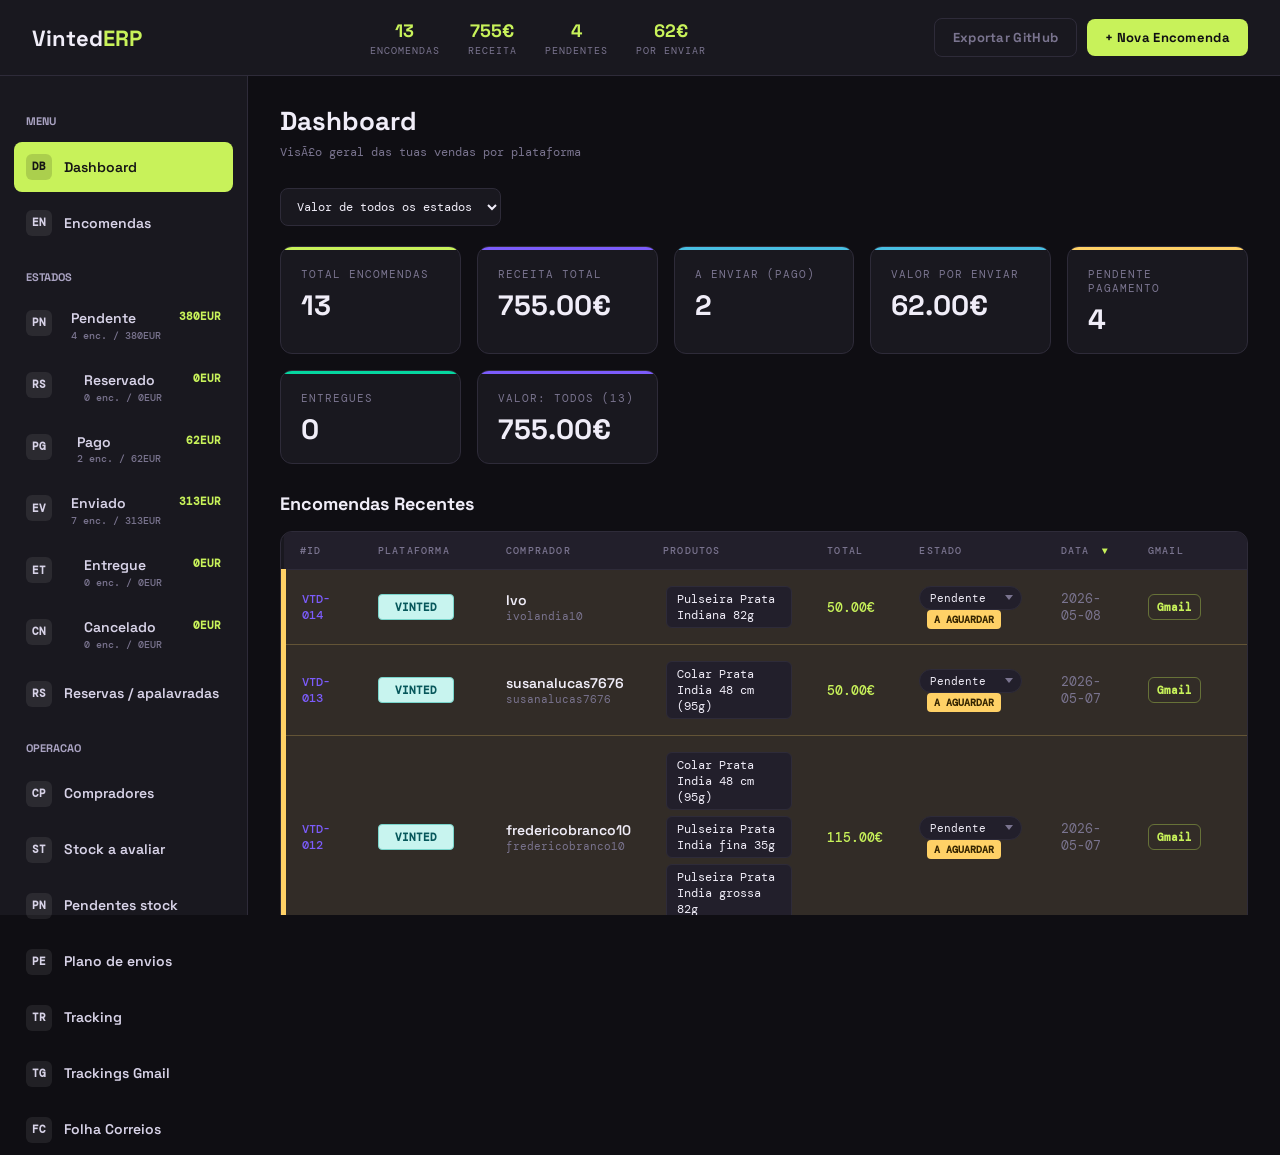
==== index.html @ 283fca6b "Update ERP status persistence in index.html" ====
<!DOCTYPE html>
<html lang="pt">
<head>
<meta charset="UTF-8">
<meta name="viewport" content="width=device-width, initial-scale=1.0">
<title>VintedERP â€” GestÃ£o de Encomendas</title>
<link href="https://fonts.googleapis.com/css2?family=Space+Grotesk:wght@500;600;700&family=DM+Mono:wght@300;400;500&display=swap" rel="stylesheet">
<style>
  :root {
    --bg: #0f0e13;
    --surface: #19181f;
    --surface2: #221f2b;
    --border: #2e2b39;
    --accent: #c8f25a;
    --accent2: #7c5cfc;
    --text: #f0edf8;
    --muted: #7a748f;
    --red: #ff5c6a;
    --yellow: #ffd166;
    --green: #06d6a0;
    --blue: #48bfe3;
    --radius: 12px;
    --radius-sm: 8px;
  }

  * { box-sizing: border-box; margin: 0; padding: 0; }

  body {
    font-family: 'DM Mono', monospace;
    background: var(--bg);
    color: var(--text);
    min-height: 100vh;
    font-size: 13px;
  }

  /* HEADER */
  header {
    display: flex;
    align-items: center;
    justify-content: space-between;
    padding: 18px 32px;
    border-bottom: 1px solid var(--border);
    background: var(--surface);
    position: sticky;
    top: 0;
    z-index: 100;
  }

  .logo {
    font-family: 'Space Grotesk', sans-serif;
    font-weight: 700;
    font-size: 22px;
    letter-spacing: 0;
  }

  .logo span { color: var(--accent); }

  .header-stats {
    display: flex;
    gap: 28px;
  }

  .header-actions {
    display: flex;
    align-items: center;
    gap: 10px;
    flex-wrap: wrap;
    justify-content: flex-end;
  }

  .stat-pill {
    display: flex;
    flex-direction: column;
    align-items: center;
    gap: 2px;
  }

  .stat-pill .val {
    font-family: 'Space Grotesk', sans-serif;
    font-weight: 700;
    font-size: 18px;
    color: var(--accent);
  }

  .stat-pill .lbl {
    color: var(--muted);
    font-size: 10px;
    text-transform: uppercase;
    letter-spacing: 1px;
  }

  .btn {
    font-family: 'Space Grotesk', sans-serif;
    font-weight: 700;
    font-size: 13px;
    border: none;
    cursor: pointer;
    border-radius: var(--radius-sm);
    padding: 10px 18px;
    transition: all 0.15s;
    letter-spacing: 0.3px;
  }

  .btn-primary {
    background: var(--accent);
    color: #0f0e13;
  }

  .btn-primary:hover { background: #d9ff6e; transform: translateY(-1px); }

  .btn-ghost {
    background: transparent;
    color: var(--muted);
    border: 1px solid var(--border);
  }

  .btn-ghost:hover { color: var(--text); border-color: var(--muted); }

  .btn-danger {
    background: transparent;
    color: var(--red);
    border: 1px solid var(--red);
    font-size: 11px;
    padding: 5px 10px;
  }

  .btn-danger:hover { background: var(--red); color: #fff; }

  /* LAYOUT */
  .app {
    display: flex;
    height: calc(100vh - 61px);
  }

  /* SIDEBAR */
  .sidebar {
    width: 248px;
    flex-shrink: 0;
    border-right: 1px solid var(--border);
    padding: 22px 14px;
    display: flex;
    flex-direction: column;
    gap: 6px;
    background: var(--surface);
  }

  .nav-item {
    display: flex;
    align-items: center;
    gap: 12px;
    padding: 12px 12px;
    border-radius: 8px;
    cursor: pointer;
    color: #d8d3e8;
    transition: all 0.12s;
    font-family: 'Space Grotesk', sans-serif;
    font-size: 14px;
    font-weight: 600;
    line-height: 1.2;
  }

  .nav-item:hover {
    background: #2b2735;
    color: #ffffff;
  }

  .nav-item.active {
    background: var(--accent);
    color: #151515;
  }

  .nav-icon {
    display: inline-flex;
    align-items: center;
    justify-content: center;
    width: 26px;
    height: 26px;
    border-radius: 6px;
    background: rgba(255,255,255,0.08);
    color: inherit;
    font-family: 'DM Mono', monospace;
    font-size: 11px;
    font-weight: 700;
    text-align: center;
    flex-shrink: 0;
  }

  .nav-item.active .nav-icon {
    background: rgba(0,0,0,0.14);
  }

  .nav-section {
    font-family: 'Space Grotesk', sans-serif;
    font-size: 11px;
    text-transform: uppercase;
    letter-spacing: 0;
    color: #aaa3c2;
    padding: 16px 12px 8px;
    font-weight: 700;
  }

  #status-nav-items {
    display: contents;
  }

  .nav-status-item {
    align-items: flex-start;
    justify-content: space-between;
    gap: 8px;
  }

  .nav-status-copy {
    min-width: 0;
  }

  .nav-status-title {
    display: block;
  }

  .nav-status-meta {
    display: block;
    margin-top: 3px;
    color: var(--muted);
    font-family: 'DM Mono', monospace;
    font-size: 10px;
    font-weight: 500;
  }

  .nav-item.active .nav-status-meta {
    color: rgba(15,14,19,0.72);
  }

  .status-total-chip {
    flex-shrink: 0;
    color: var(--accent);
    font-family: 'DM Mono', monospace;
    font-size: 11px;
    font-weight: 700;
  }

  .nav-item.active .status-total-chip {
    color: #151515;
  }

  /* MAIN */
  .main {
    flex: 1;
    overflow-y: auto;
    padding: 28px 32px;
    background: var(--bg);
  }

  .page { display: none; }
  .page.active { display: block; }

  .page-title {
    font-family: 'Space Grotesk', sans-serif;
    font-weight: 800;
    font-size: 26px;
    margin-bottom: 6px;
  }

  .page-sub {
    color: var(--muted);
    margin-bottom: 28px;
    font-size: 12px;
  }

  /* SEARCH + FILTERS */
  .toolbar {
    display: flex;
    gap: 12px;
    margin-bottom: 20px;
    align-items: center;
    flex-wrap: wrap;
  }

  .search-box {
    display: flex;
    align-items: center;
    gap: 8px;
    background: var(--surface);
    border: 1px solid var(--border);
    border-radius: var(--radius-sm);
    padding: 0 14px;
    flex: 1;
    max-width: 320px;
  }

  .search-box input {
    background: none;
    border: none;
    outline: none;
    color: var(--text);
    font-family: 'DM Mono', monospace;
    font-size: 13px;
    padding: 9px 0;
    width: 100%;
  }

  .search-box input::placeholder { color: var(--muted); }

  select {
    background: var(--surface);
    border: 1px solid var(--border);
    border-radius: var(--radius-sm);
    color: var(--text);
    font-family: 'DM Mono', monospace;
    font-size: 12px;
    padding: 9px 12px;
    outline: none;
    cursor: pointer;
  }

  select option { background: var(--surface); }

  /* TABLE */
  .table-wrap {
    background: var(--surface);
    border: 1px solid var(--border);
    border-radius: var(--radius);
    overflow: hidden;
  }

  table {
    width: 100%;
    border-collapse: collapse;
  }

  th {
    background: var(--surface2);
    padding: 12px 16px;
    text-align: left;
    font-size: 10px;
    text-transform: uppercase;
    letter-spacing: 1.2px;
    color: var(--muted);
    font-weight: 500;
    border-bottom: 1px solid var(--border);
    white-space: nowrap;
  }

  th.sortable {
    cursor: pointer;
    user-select: none;
  }

  th.sortable:hover {
    color: var(--text);
    background: #2a2634;
  }

  .sort-arrow {
    color: var(--accent);
    display: inline-block;
    margin-left: 5px;
    min-width: 12px;
  }

  td {
    padding: 13px 16px;
    border-bottom: 1px solid var(--border);
    vertical-align: middle;
  }

  tr:last-child td { border-bottom: none; }

  tr:hover td { background: rgba(255,255,255,0.02); }

  tr.row-urgency-pago td {
    background: rgba(255, 122, 89, 0.18);
    border-bottom-color: rgba(255, 122, 89, 0.32);
  }

  tr.row-urgency-pago td:first-child {
    border-left: 5px solid #ff7a59;
  }

  tr.row-urgency-pago:hover td {
    background: rgba(255, 122, 89, 0.26);
  }

  tr.row-urgency-pendente td {
    background: rgba(255, 209, 102, 0.11);
    border-bottom-color: rgba(255, 209, 102, 0.24);
  }

  tr.row-urgency-pendente td:first-child {
    border-left: 5px solid var(--yellow);
  }

  tr.row-urgency-pendente:hover td {
    background: rgba(255, 209, 102, 0.18);
  }

  .urgency-label {
    display: inline-flex;
    align-items: center;
    margin-left: 8px;
    padding: 3px 7px;
    border-radius: 4px;
    font-size: 10px;
    font-weight: 800;
    text-transform: uppercase;
    letter-spacing: 0;
  }

  .urgency-label.ship {
    color: #fff2ec;
    background: #d94d29;
  }

  .urgency-label.wait {
    color: #342400;
    background: var(--yellow);
  }

  .order-id {
    font-weight: 500;
    color: var(--accent2);
    font-size: 12px;
  }

  .buyer-name {
    font-family: 'Space Grotesk', sans-serif;
    font-weight: 600;
    font-size: 14px;
  }

  .price {
    font-weight: 500;
    color: var(--accent);
  }

  /* BADGES */
  .badge {
    display: inline-flex;
    align-items: center;
    gap: 5px;
    padding: 3px 10px;
    border-radius: 100px;
    font-size: 11px;
    font-weight: 500;
    white-space: nowrap;
  }

  .badge::before {
    content: '';
    width: 6px;
    height: 6px;
    border-radius: 50%;
    flex-shrink: 0;
  }

  .badge-pendente { background: rgba(255,209,102,0.15); color: var(--yellow); }
  .badge-pendente::before { background: var(--yellow); }
  .badge-pago { background: rgba(6,214,160,0.12); color: var(--green); }
  .badge-pago::before { background: var(--green); }
  .badge-enviado { background: rgba(72,191,227,0.12); color: var(--blue); }
  .badge-enviado::before { background: var(--blue); }
  .badge-entregue { background: rgba(200,242,90,0.12); color: var(--accent); }
  .badge-entregue::before { background: var(--accent); }
  .badge-cancelado { background: rgba(255,92,106,0.1); color: var(--red); }
  .badge-cancelado::before { background: var(--red); }
  .badge-reservado { background: rgba(124,92,252,0.14); color: #b7a8ff; }
  .badge-reservado::before { background: var(--accent2); }

  .actions { display: flex; gap: 6px; align-items: center; }

  .btn-icon {
    background: none;
    border: 1px solid var(--border);
    border-radius: 6px;
    color: var(--muted);
    cursor: pointer;
    padding: 5px 8px;
    font-size: 12px;
    transition: all 0.12s;
  }

  .btn-icon:hover { color: var(--text); border-color: var(--muted); }

  .link-stack {
    display: flex;
    flex-wrap: wrap;
    gap: 6px;
    align-items: center;
  }

  .mail-link {
    display: inline-flex;
    align-items: center;
    gap: 5px;
    color: var(--accent);
    text-decoration: none;
    border: 1px solid rgba(200,242,90,0.35);
    border-radius: 6px;
    padding: 5px 8px;
    font-size: 11px;
    font-weight: 700;
    white-space: nowrap;
  }

  .mail-link:hover {
    color: #0f0e13;
    background: var(--accent);
    border-color: var(--accent);
  }

  .mail-link.secondary {
    color: var(--blue);
    border-color: rgba(72,191,227,0.35);
  }

  .mail-link.secondary:hover {
    color: #0f0e13;
    background: var(--blue);
    border-color: var(--blue);
  }

  /* MODAL */
  .modal-overlay {
    position: fixed; inset: 0;
    background: rgba(0,0,0,0.7);
    backdrop-filter: blur(4px);
    z-index: 200;
    display: flex;
    align-items: center;
    justify-content: center;
    opacity: 0;
    pointer-events: none;
    transition: opacity 0.2s;
  }

  .modal-overlay.open {
    opacity: 1;
    pointer-events: all;
  }

  .modal {
    background: var(--surface);
    border: 1px solid var(--border);
    border-radius: 16px;
    padding: 32px;
    width: 540px;
    max-width: 95vw;
    max-height: 90vh;
    overflow-y: auto;
    transform: translateY(20px);
    transition: transform 0.2s;
  }

  .modal-overlay.open .modal {
    transform: translateY(0);
  }

  .modal-title {
    font-family: 'Space Grotesk', sans-serif;
    font-weight: 800;
    font-size: 20px;
    margin-bottom: 24px;
    display: flex;
    justify-content: space-between;
    align-items: center;
  }

  .modal-close {
    background: none;
    border: none;
    color: var(--muted);
    font-size: 20px;
    cursor: pointer;
    line-height: 1;
    padding: 4px;
  }

  .modal-close:hover { color: var(--text); }

  /* FORM */
  .form-grid {
    display: grid;
    grid-template-columns: 1fr 1fr;
    gap: 16px;
  }

  .form-grid.single { grid-template-columns: 1fr; }

  .field {
    display: flex;
    flex-direction: column;
    gap: 6px;
  }

  .field.full { grid-column: 1 / -1; }

  label {
    font-size: 11px;
    text-transform: uppercase;
    letter-spacing: 0.8px;
    color: var(--muted);
    font-weight: 500;
  }

  input[type="text"], input[type="number"], input[type="date"], textarea {
    background: var(--surface2);
    border: 1px solid var(--border);
    border-radius: var(--radius-sm);
    color: var(--text);
    font-family: 'DM Mono', monospace;
    font-size: 13px;
    padding: 10px 13px;
    outline: none;
    transition: border-color 0.12s;
    width: 100%;
  }

  input:focus, textarea:focus, select:focus {
    border-color: var(--accent2);
  }

  textarea { resize: vertical; min-height: 70px; }

  .form-actions {
    display: flex;
    gap: 10px;
    justify-content: flex-end;
    margin-top: 24px;
    padding-top: 20px;
    border-top: 1px solid var(--border);
  }

  /* PRODUCTS IN ORDER */
  .products-list {
    display: flex;
    flex-direction: column;
    gap: 8px;
    margin-bottom: 10px;
  }

  .product-row {
    display: flex;
    gap: 8px;
    align-items: center;
    background: var(--surface2);
    border-radius: var(--radius-sm);
    padding: 8px 12px;
  }

  .product-row input { flex: 1; }

  .product-row .price-in { width: 90px; flex-shrink: 0; }

  .btn-rm {
    background: none;
    border: none;
    color: var(--red);
    cursor: pointer;
    font-size: 16px;
    padding: 2px 6px;
    line-height: 1;
  }

  .btn-add-product {
    background: none;
    border: 1px dashed var(--border);
    color: var(--muted);
    font-family: 'DM Mono', monospace;
    font-size: 12px;
    padding: 8px;
    border-radius: var(--radius-sm);
    cursor: pointer;
    width: 100%;
    transition: all 0.12s;
  }

  .btn-add-product:hover { border-color: var(--accent2); color: var(--accent2); }

  /* PRINT SHEET */
  .print-btn {
    background: var(--accent2);
    color: #fff;
    font-family: 'Space Grotesk', sans-serif;
    font-weight: 700;
    font-size: 12px;
    border: none;
    border-radius: 6px;
    padding: 5px 10px;
    cursor: pointer;
    transition: all 0.12s;
  }

  .print-btn:hover { background: #9b7eff; }

  /* DETAIL VIEW */
  .detail-card {
    background: var(--surface);
    border: 1px solid var(--border);
    border-radius: var(--radius);
    padding: 24px;
    margin-bottom: 16px;
  }

  .detail-row {
    display: flex;
    justify-content: space-between;
    padding: 8px 0;
    border-bottom: 1px solid var(--border);
    font-size: 13px;
  }

  .detail-row:last-child { border-bottom: none; }
  .detail-label { color: var(--muted); }

  .platform-badge {
    display: inline-flex;
    align-items: center;
    min-width: 76px;
    justify-content: center;
    padding: 5px 10px;
    border-radius: 4px;
    font-size: 11px;
    font-weight: 800;
    letter-spacing: 0;
    text-transform: uppercase;
    border: 1px solid transparent;
  }

  .platform-vinted {
    color: #07575b;
    background: #c8f4ef;
    border-color: #78d5cb;
  }

  .platform-wallapop {
    color: #5b4300;
    background: #ffe08a;
    border-color: #e0b83f;
  }

  .platform-manual {
    color: #374151;
    background: #e5e7eb;
    border-color: #cbd5e1;
  }

  .product-tag {
    display: inline-block;
    background: var(--surface2);
    border: 1px solid var(--border);
    border-radius: 6px;
    padding: 4px 10px;
    font-size: 12px;
    margin: 3px;
  }

  /* EMPTY STATE */
  .empty {
    text-align: center;
    padding: 60px 20px;
    color: var(--muted);
  }

  .empty-icon { font-size: 40px; margin-bottom: 12px; }

  .empty-text {
    font-family: 'Space Grotesk', sans-serif;
    font-size: 16px;
    margin-bottom: 6px;
    color: var(--text);
  }

  /* DASHBOARD */
  .cards-grid {
    display: grid;
    grid-template-columns: repeat(auto-fill, minmax(180px, 1fr));
    gap: 16px;
    margin-bottom: 28px;
  }

  .kpi-card {
    background: var(--surface);
    border: 1px solid var(--border);
    border-radius: var(--radius);
    padding: 20px;
    position: relative;
    overflow: hidden;
  }

  .kpi-card::before {
    content: '';
    position: absolute;
    top: 0; left: 0; right: 0;
    height: 3px;
  }

  .kpi-card.k1::before { background: var(--accent); }
  .kpi-card.k2::before { background: var(--accent2); }
  .kpi-card.k3::before { background: var(--blue); }
  .kpi-card.k4::before { background: var(--yellow); }
  .kpi-card.k5::before { background: var(--green); }

  .kpi-label {
    font-size: 11px;
    text-transform: uppercase;
    letter-spacing: 1px;
    color: var(--muted);
    margin-bottom: 10px;
  }

  .kpi-val {
    font-family: 'Space Grotesk', sans-serif;
    font-weight: 800;
    font-size: 28px;
    line-height: 1;
  }

  .kpi-sub {
    font-size: 11px;
    color: var(--muted);
    margin-top: 6px;
  }

  /* STATUS SELECTOR */
  .status-select {
    appearance: none;
    -webkit-appearance: none;
    background: var(--surface2);
    border: 1px solid var(--border);
    border-radius: 100px;
    font-family: 'DM Mono', monospace;
    font-size: 11px;
    padding: 4px 28px 4px 10px;
    cursor: pointer;
    outline: none;
    color: var(--text);
    background-image: url("data:image/svg+xml,%3Csvg xmlns='http://www.w3.org/2000/svg' width='8' height='5'%3E%3Cpath d='M0 0l4 5 4-5z' fill='%237a748f'/%3E%3C/svg%3E");
    background-repeat: no-repeat;
    background-position: right 8px center;
  }

  /* PRINT */
  @media print {
    .no-print { display: none !important; }
    body { background: #fff; color: #000; }
    .print-area {
      font-family: monospace;
      font-size: 12px;
    }
  }

  /* SCROLLBAR */
  ::-webkit-scrollbar { width: 6px; height: 6px; }
  ::-webkit-scrollbar-track { background: transparent; }
  ::-webkit-scrollbar-thumb { background: var(--border); border-radius: 3px; }
  ::-webkit-scrollbar-thumb:hover { background: var(--muted); }

  /* NOTIFICATION */
  .notif {
    position: fixed;
    bottom: 24px;
    right: 24px;
    background: var(--surface2);
    border: 1px solid var(--accent);
    border-radius: var(--radius-sm);
    padding: 12px 18px;
    font-size: 13px;
    z-index: 999;
    transform: translateY(80px);
    opacity: 0;
    transition: all 0.25s;
    color: var(--accent);
    font-weight: 500;
  }

  .notif.show { transform: translateY(0); opacity: 1; }

  .tag-category {
    font-size: 10px;
    background: rgba(124,92,252,0.15);
    color: var(--accent2);
    border-radius: 4px;
    padding: 2px 7px;
    white-space: nowrap;
  }

  .notes-cell {
    max-width: 160px;
    overflow: hidden;
    text-overflow: ellipsis;
    white-space: nowrap;
    color: var(--muted);
    font-size: 12px;
  }

  .stock-summary-grid {
    display: grid;
    grid-template-columns: repeat(auto-fill, minmax(180px, 1fr));
    gap: 12px;
    margin-bottom: 18px;
  }

  .stock-card {
    background: var(--surface);
    border: 1px solid var(--border);
    border-radius: 8px;
    padding: 14px;
  }

  .stock-card.is-clickable {
    cursor: pointer;
    transition: border-color 0.2s, transform 0.2s, background 0.2s;
  }

  .stock-card.is-clickable:hover,
  .stock-card.active {
    border-color: var(--accent);
    background: var(--surface2);
    transform: translateY(-1px);
  }

  .stock-row-clickable {
    cursor: pointer;
  }

  .stock-row-clickable:hover {
    background: rgba(124,92,252,0.08);
  }

  .stock-detail-panel {
    margin-top: 18px;
    background: var(--surface);
    border: 1px solid var(--border);
    border-radius: 8px;
    padding: 18px;
  }

  .stock-detail-head {
    display: flex;
    align-items: flex-start;
    justify-content: space-between;
    gap: 12px;
    margin-bottom: 14px;
    flex-wrap: wrap;
  }

  .stock-detail-title {
    font-family: 'Space Grotesk', sans-serif;
    font-size: 20px;
    font-weight: 800;
  }

  .stock-detail-sub {
    color: var(--muted);
    font-size: 12px;
    margin-top: 4px;
  }

  .stock-detail-list {
    display: grid;
    gap: 10px;
  }

  .stock-detail-item {
    border: 1px solid var(--border);
    border-radius: 8px;
    padding: 12px;
    background: rgba(255,255,255,0.02);
  }

  .stock-detail-meta {
    display: flex;
    gap: 8px;
    align-items: center;
    flex-wrap: wrap;
    margin-bottom: 8px;
  }

  .stock-card .stock-label {
    color: var(--muted);
    font-size: 11px;
    text-transform: uppercase;
    letter-spacing: 0;
    font-weight: 700;
  }

  .stock-card .stock-qty {
    font-family: 'Space Grotesk', sans-serif;
    font-size: 34px;
    font-weight: 700;
    color: var(--text);
    margin-top: 6px;
  }

  .plan-steps {
    display: grid;
    grid-template-columns: repeat(auto-fit, minmax(220px, 1fr));
    gap: 12px;
    margin: 18px 0;
  }

  .plan-step {
    background: var(--surface);
    border: 1px solid var(--border);
    border-radius: 8px;
    padding: 14px;
  }

  .plan-step strong {
    display: block;
    font-family: 'Space Grotesk', sans-serif;
    font-size: 15px;
    margin-bottom: 6px;
  }

  .plan-step p {
    color: var(--muted);
    font-size: 12px;
    line-height: 1.55;
  }

  .label-actions {
    display: flex;
    flex-wrap: wrap;
    gap: 6px;
  }

  .route-pill {
    display: inline-flex;
    align-items: center;
    padding: 4px 8px;
    border-radius: 4px;
    background: rgba(72,191,227,0.12);
    color: var(--blue);
    border: 1px solid rgba(72,191,227,0.28);
    font-size: 11px;
    font-weight: 700;
  }

  /* Mobile/GitHub Pages export responsive layout */
  @media (max-width: 900px) {
    body {
      overflow-x: hidden;
    }

    header {
      position: static;
      flex-direction: column;
      align-items: stretch;
      gap: 14px;
      padding: 14px;
    }

    .logo {
      font-size: 20px;
      line-height: 1.15;
    }

    .header-stats {
      display: grid;
      grid-template-columns: repeat(2, minmax(0, 1fr));
      gap: 8px;
    }

    .stat-pill {
      min-width: 0;
      justify-content: space-between;
      border: 1px solid var(--border);
      border-radius: 8px;
      background: var(--surface-2);
      padding: 8px 10px;
    }

    header .btn {
      width: 100%;
      justify-content: center;
    }

    .app {
      display: block;
      height: auto;
      min-height: 0;
    }

    .sidebar {
      position: sticky;
      top: 0;
      z-index: 80;
      width: 100%;
      border-right: 0;
      border-bottom: 1px solid var(--border);
      display: grid;
      grid-template-columns: repeat(2, minmax(0, 1fr));
      gap: 8px;
      padding: 10px;
      max-height: none;
      overflow: visible;
    }

    .nav-section {
      grid-column: 1 / -1;
      padding: 4px 4px 0;
    }

    .nav-item {
      min-height: 44px;
      padding: 10px;
      font-size: 13px;
      border-radius: 8px;
    }

    .nav-status-item {
      align-items: center;
    }

    .nav-item span:last-child {
      white-space: normal;
      overflow-wrap: anywhere;
    }

    .main {
      padding: 16px;
      overflow: visible;
    }

    .page-title {
      font-size: 30px;
      line-height: 1.05;
      overflow-wrap: anywhere;
    }

    .page-sub {
      font-size: 13px;
      line-height: 1.45;
    }

    .cards-grid,
    .stock-summary-grid,
    .plan-steps,
    .tracking-grid {
      grid-template-columns: 1fr;
    }

    .toolbar,
    .filters-row,
    .detail-actions,
    .plan-actions {
      flex-direction: column;
      align-items: stretch;
    }

    .toolbar .btn,
    .detail-actions .btn,
    .plan-actions .btn {
      width: 100%;
      justify-content: center;
    }

    .table-wrap {
      overflow-x: auto;
      -webkit-overflow-scrolling: touch;
      border-radius: 8px;
    }

    table {
      min-width: 820px;
    }

    th,
    td {
      padding: 10px 12px;
    }

    .modal {
      width: calc(100vw - 24px);
      max-height: calc(100vh - 24px);
      overflow: auto;
    }

    .form-grid,
    .product-row {
      grid-template-columns: 1fr;
    }

    .stock-detail-head {
      display: block;
    }
  }

  @media (max-width: 520px) {
    .header-stats,
    .sidebar {
      grid-template-columns: 1fr;
    }

    .page-title {
      font-size: 26px;
    }

    .kpi-value,
    .stock-summary-value {
      font-size: 30px;
    }

    table {
      min-width: 760px;
    }
  }

</style>
</head>
<body>

<header class="no-print">
  <div class="logo">Vinted<span>ERP</span></div>
  <div class="header-stats">
    <div class="stat-pill">
      <span class="val" id="hdr-total">0</span>
      <span class="lbl">Encomendas</span>
    </div>
    <div class="stat-pill">
      <span class="val" id="hdr-revenue">0€</span>
      <span class="lbl">Receita</span>
    </div>
    <div class="stat-pill">
      <span class="val" id="hdr-pending">0</span>
      <span class="lbl">Pendentes</span>
    </div>
    <div class="stat-pill">
      <span class="val" id="hdr-to-ship-money">0EUR</span>
      <span class="lbl">Por enviar</span>
    </div>
  </div>
  <div class="header-actions">
    <button class="btn btn-ghost" onclick="downloadGithubHtml()">Exportar GitHub</button>
    <button class="btn btn-primary" onclick="openModal()">+ Nova Encomenda</button>
  </div>
</header>

<div class="app">
  <nav class="sidebar no-print">
    <div class="nav-section">Menu</div>
    <div class="nav-item active" onclick="showPage('dashboard', this)">
      <span class="nav-icon">DB</span> Dashboard
    </div>
    <div class="nav-item" onclick="showPage('orders', this)">
      <span class="nav-icon">EN</span> Encomendas
    </div>
    <div class="nav-section">Estados</div>
    <div id="status-nav-items"></div>
    <div class="nav-item" onclick="showPage('reservas', this)">
      <span class="nav-icon">RS</span> Reservas / apalavradas
    </div>
    <div class="nav-section">Operacao</div>
    <div class="nav-item" onclick="showPage('buyers', this)">
      <span class="nav-icon">CP</span> Compradores
    </div>
    <div class="nav-item" onclick="showPage('stock', this)">
      <span class="nav-icon">ST</span> Stock a avaliar
    </div>
    <div class="nav-item" onclick="showPage('unpaid-stock', this)">
      <span class="nav-icon">PN</span> Pendentes stock
    </div>
    <div class="nav-item" onclick="showPage('shipping-plan', this)">
      <span class="nav-icon">PE</span> Plano de envios
    </div>
    <div class="nav-item" onclick="showPage('tracking', this)">
      <span class="nav-icon">TR</span> Tracking
    </div>
    <div class="nav-item" onclick="showPage('tracking', this)">
      <span class="nav-icon">TG</span> Trackings Gmail
    </div>
    <div class="nav-item" onclick="showPage('correios', this)">
      <span class="nav-icon">FC</span> Folha Correios
    </div>
  </nav>

  <main class="main">

    <!-- DASHBOARD -->
    <div class="page active" id="page-dashboard">
      <div class="page-title">Dashboard</div>
      <div class="page-sub">VisÃ£o geral das tuas vendas por plataforma</div>

      <div class="toolbar">
        <select id="dashboard-status-total" onchange="renderDashboard()">
          <option value="">Valor de todos os estados</option>
          <option value="pendente">Valor pendente</option>
          <option value="pago">Valor pago</option>
          <option value="enviado">Valor enviado</option>
          <option value="entregue">Valor entregue</option>
          <option value="cancelado">Valor cancelado</option>
          <option value="reservado">Valor reservado</option>
        </select>
      </div>

      <div class="cards-grid" id="kpi-grid"></div>

      <div class="page-title" style="font-size:18px; margin-bottom:16px;">Encomendas Recentes</div>
      <div class="table-wrap">
        <table>
          <thead>
            <tr>
              <th class="sortable" onclick="setSort('dashboard','id')">#ID <span class="sort-arrow" data-sort="dashboard:id"></span></th>
              <th class="sortable" onclick="setSort('dashboard','platform')">Plataforma <span class="sort-arrow" data-sort="dashboard:platform"></span></th>
              <th class="sortable" onclick="setSort('dashboard','buyer')">Comprador <span class="sort-arrow" data-sort="dashboard:buyer"></span></th>
              <th class="sortable" onclick="setSort('dashboard','products')">Produtos <span class="sort-arrow" data-sort="dashboard:products"></span></th>
              <th class="sortable" onclick="setSort('dashboard','total')">Total <span class="sort-arrow" data-sort="dashboard:total"></span></th>
              <th class="sortable" onclick="setSort('dashboard','status')">Estado <span class="sort-arrow" data-sort="dashboard:status"></span></th>
              <th class="sortable" onclick="setSort('dashboard','date')">Data <span class="sort-arrow" data-sort="dashboard:date"></span></th>
              <th>Gmail</th>
            </tr>
          </thead>
          <tbody id="dash-table"></tbody>
        </table>
      </div>
    </div>

    <!-- ORDERS -->
    <div class="page" id="page-orders">
      <div class="page-title">Encomendas</div>
      <div class="page-sub">Todas as encomendas e o seu estado</div>

      <div class="toolbar">
        <div class="search-box">
          <span>ðŸ”</span>
          <input type="text" id="search-orders" placeholder="Pesquisar comprador, produto..." oninput="renderOrders()">
        </div>
        <select id="filter-status" onchange="renderOrders()">
          <option value="">Todos os estados</option>
          <option value="pendente">Pendente</option>
          <option value="pago">Pago</option>
          <option value="enviado">Enviado</option>
          <option value="entregue">Entregue</option>
          <option value="cancelado">Cancelado</option>
          <option value="reservado">Reservado</option>
        </select>
        <button class="btn btn-primary" onclick="openModal()">+ Nova</button>
      </div>

      <div class="table-wrap">
        <table>
          <thead>
            <tr>
              <th class="sortable" onclick="setSort('orders','id')">#ID <span class="sort-arrow" data-sort="orders:id"></span></th>
              <th class="sortable" onclick="setSort('orders','platform')">Plataforma <span class="sort-arrow" data-sort="orders:platform"></span></th>
              <th class="sortable" onclick="setSort('orders','buyer')">Comprador <span class="sort-arrow" data-sort="orders:buyer"></span></th>
              <th class="sortable" onclick="setSort('orders','username')">Username <span class="sort-arrow" data-sort="orders:username"></span></th>
              <th class="sortable" onclick="setSort('orders','products')">Produtos <span class="sort-arrow" data-sort="orders:products"></span></th>
              <th class="sortable" onclick="setSort('orders','total')">Total <span class="sort-arrow" data-sort="orders:total"></span></th>
              <th class="sortable" onclick="setSort('orders','status')">Estado <span class="sort-arrow" data-sort="orders:status"></span></th>
              <th class="sortable" onclick="setSort('orders','date')">Data <span class="sort-arrow" data-sort="orders:date"></span></th>
              <th>Gmail</th>
              <th class="sortable" onclick="setSort('orders','notes')">Notas <span class="sort-arrow" data-sort="orders:notes"></span></th>
              <th>AÃ§Ãµes</th>
            </tr>
          </thead>
          <tbody id="orders-table"></tbody>
        </table>
      </div>
    </div>

    <!-- ORDER STATUS -->
    <div class="page" id="page-order-status">
      <div class="page-title" id="status-page-title">Estado</div>
      <div class="page-sub" id="status-page-sub">Resumo financeiro por estado da encomenda</div>

      <div class="cards-grid" id="status-kpis"></div>

      <div class="table-wrap">
        <table>
          <thead>
            <tr>
              <th>#ID</th>
              <th>Comprador</th>
              <th>Plataforma</th>
              <th>Produto</th>
              <th>Valor unitario</th>
              <th>Total encomenda</th>
              <th>Estado</th>
              <th>Nota / entrave</th>
            </tr>
          </thead>
          <tbody id="status-orders-table"></tbody>
        </table>
      </div>
    </div>

    <!-- RESERVAS -->
    <div class="page" id="page-reservas">
      <div class="page-title">Reservas / apalavradas</div>
      <div class="page-sub">Clientes que ainda dependem de pagamento, confirmacao ou outro desbloqueio antes de finalizar a encomenda</div>

      <div class="cards-grid" id="reservas-kpis"></div>

      <div class="table-wrap">
        <table>
          <thead>
            <tr>
              <th>Cliente</th>
              <th>Produto pretendido</th>
              <th>Valor unitario</th>
              <th>Total</th>
              <th>Entrave / circunstancia</th>
              <th>Estado</th>
              <th>Data</th>
            </tr>
          </thead>
          <tbody id="reservas-table"></tbody>
        </table>
      </div>
    </div>

    <!-- BUYERS -->
    <div class="page" id="page-buyers">
      <div class="page-title">Compradores</div>
      <div class="page-sub">HistÃ³rico de compradores e encomendas</div>

      <div class="toolbar">
        <div class="search-box">
          <span>ðŸ”</span>
          <input type="text" id="search-buyers" placeholder="Pesquisar comprador..." oninput="renderBuyers()">
        </div>
      </div>

      <div class="table-wrap">
        <table>
          <thead>
            <tr>
              <th class="sortable" onclick="setSort('buyers','buyer')">Comprador <span class="sort-arrow" data-sort="buyers:buyer"></span></th>
              <th class="sortable" onclick="setSort('buyers','username')">Username Vinted <span class="sort-arrow" data-sort="buyers:username"></span></th>
              <th class="sortable" onclick="setSort('buyers','count')">Encomendas <span class="sort-arrow" data-sort="buyers:count"></span></th>
              <th class="sortable" onclick="setSort('buyers','total')">Total Gasto <span class="sort-arrow" data-sort="buyers:total"></span></th>
              <th class="sortable" onclick="setSort('buyers','last')">Ãšltimo Pedido <span class="sort-arrow" data-sort="buyers:last"></span></th>
              <th>Gmail</th>
              <th>AÃ§Ãµes</th>
            </tr>
          </thead>
          <tbody id="buyers-table"></tbody>
        </table>
      </div>
    </div>

    <!-- STOCK -->
    <div class="page" id="page-stock">
      <div class="page-title">Stock a avaliar</div>
      <div class="page-sub">Quantidades de pulseiras e colares em encomendas ainda nao enviadas</div>

      <div class="stock-summary-grid" id="stock-summary"></div>

      <div class="table-wrap">
        <table>
          <thead>
            <tr>
              <th>Artigo</th>
              <th>Quantidade</th>
              <th>Encomendas</th>
              <th>Compradores</th>
              <th>Detalhe</th>
            </tr>
          </thead>
          <tbody id="stock-table"></tbody>
        </table>
      </div>

      <div class="stock-detail-panel" id="stock-detail"></div>
    </div>

    <!-- UNPAID STOCK -->
    <div class="page" id="page-unpaid-stock">
      <div class="page-title">Pendentes stock</div>
      <div class="page-sub">Encomendas ainda nao pagas que podem exigir reserva ou avaliacao de stock</div>

      <div class="cards-grid" id="unpaid-stock-kpis"></div>
      <div class="stock-summary-grid" id="unpaid-stock-summary"></div>

      <div class="table-wrap">
        <table>
          <thead>
            <tr>
              <th>#ID</th>
              <th>Comprador</th>
              <th>Plataforma</th>
              <th>Valor potencial</th>
              <th>Estado</th>
              <th>Artigos a avaliar</th>
              <th>Nota / proximo passo</th>
            </tr>
          </thead>
          <tbody id="unpaid-stock-table"></tbody>
        </table>
      </div>
    </div>

    <!-- SHIPPING PLAN -->
    <div class="page" id="page-shipping-plan">
      <div class="page-title">Plano de envios</div>
      <div class="page-sub">Afazeres, encomendas pagas por enviar e etiquetas descarregaveis</div>

      <div class="cards-grid" id="shipping-plan-kpis"></div>

      <div class="plan-steps">
        <div class="plan-step">
          <strong>1. Separar artigos</strong>
          <p>Usa esta pagina para confirmar comprador, artigo e plataforma antes de embalar.</p>
        </div>
        <div class="plan-step">
          <strong>2. Etiquetas</strong>
          <p>Descarrega os PDFs quando existirem. Se nao houver PDF, abre as instrucoes/link da plataforma.</p>
        </div>
        <div class="plan-step">
          <strong>3. Entrega</strong>
          <p>Leva por grupos de transportadora/ponto de entrega e muda o estado para enviado depois.</p>
        </div>
      </div>

      <div class="table-wrap">
        <table>
          <thead>
            <tr>
              <th>#ID</th>
              <th>Plataforma</th>
              <th>Comprador</th>
              <th>Produtos</th>
              <th>Total</th>
              <th>Estado</th>
              <th>Envio</th>
              <th>Etiqueta / instrucoes</th>
              <th>Notas</th>
            </tr>
          </thead>
          <tbody id="shipping-plan-table"></tbody>
        </table>
      </div>
    </div>

    <!-- TRACKING -->
    <div class="page" id="page-tracking">
      <div class="page-title">Tracking</div>
      <div class="page-sub">Acompanhamento das encomendas ja enviadas com informacao recolhida dos emails Vinted</div>

      <div class="cards-grid" id="tracking-kpis"></div>

      <div class="table-wrap">
        <table>
          <thead>
            <tr>
              <th class="sortable" onclick="setSort('tracking','id')">#ID <span class="sort-arrow" data-sort="tracking:id"></span></th>
              <th class="sortable" onclick="setSort('tracking','buyer')">Comprador <span class="sort-arrow" data-sort="tracking:buyer"></span></th>
              <th>Plataforma</th>
              <th>Estado ERP</th>
              <th>Tracking</th>
              <th>Estado Vinted</th>
              <th class="sortable" onclick="setSort('tracking','eta')">Estimativa chegada <span class="sort-arrow" data-sort="tracking:eta"></span></th>
              <th>Produto</th>
              <th>Origem</th>
            </tr>
          </thead>
          <tbody id="tracking-table"></tbody>
        </table>
      </div>

      <div class="page-title" style="font-size:18px; margin:22px 0 16px;">Previsao Revolut apos rececao</div>
      <div class="page-sub">Estimativa calculada como 2 dias depois da data final de entrega prevista.</div>
      <div class="table-wrap">
        <table>
          <thead>
            <tr>
              <th class="sortable" onclick="setSort('tracking','eta')">Chegada prevista <span class="sort-arrow" data-sort="tracking:eta"></span></th>
              <th>Entrada Revolut estimada</th>
              <th>#ID</th>
              <th>Comprador</th>
              <th>Produto</th>
              <th>Total</th>
              <th>Estado</th>
            </tr>
          </thead>
          <tbody id="revolut-forecast-table"></tbody>
        </table>
      </div>
    </div>

    <!-- CORREIOS -->
    <div class="page" id="page-correios">
      <div class="page-title">Folha Correios</div>
      <div class="page-sub">Encomendas prontas a enviar â€” imprime e leva para os correios</div>

      <div class="toolbar no-print">
        <select id="filter-correios" onchange="renderCorreios()">
          <option value="pago">Pagas (a enviar)</option>
          <option value="enviado">JÃ¡ enviadas</option>
          <option value="">Todas</option>
        </select>
        <button class="btn btn-primary" onclick="window.print()">ðŸ–¨ï¸ Imprimir</button>
      </div>

      <div id="correios-list"></div>
    </div>

  </main>
</div>

<!-- MODAL -->
<div class="modal-overlay" id="modal-overlay" onclick="closeModalOutside(event)">
  <div class="modal">
    <div class="modal-title">
      <span id="modal-heading">Nova Encomenda</span>
      <button class="modal-close" onclick="closeModal()">âœ•</button>
    </div>

    <div class="form-grid">
      <div class="field">
        <label>Nome do Comprador</label>
        <input type="text" id="f-buyer" placeholder="Ex: JoÃ£o Silva">
      </div>
      <div class="field">
        <label>Username Vinted</label>
        <input type="text" id="f-username" placeholder="@username">
      </div>
      <div class="field">
        <label>Data</label>
        <input type="date" id="f-date">
      </div>
      <div class="field">
        <label>Estado</label>
        <select id="f-status">
          <option value="pendente">Pendente</option>
          <option value="pago">Pago</option>
          <option value="enviado">Enviado</option>
          <option value="entregue">Entregue</option>
          <option value="cancelado">Cancelado</option>
          <option value="reservado">Reservado</option>
        </select>
      </div>

      <div class="field full">
        <label>Morada (para correios)</label>
        <input type="text" id="f-address" placeholder="Rua, nÂº, CP, Cidade">
      </div>

      <div class="field full">
        <label>Produtos</label>
        <div class="products-list" id="products-inputs"></div>
        <button class="btn-add-product" onclick="addProductRow()">+ Adicionar produto</button>
      </div>

      <div class="field full">
        <label>Notas</label>
        <textarea id="f-notes" placeholder="ObservaÃ§Ãµes, tracking, referÃªncias..."></textarea>
      </div>
    </div>

    <div style="display:flex; justify-content:space-between; align-items:center; margin-top:16px; padding-top:14px; border-top:1px solid var(--border)">
      <div style="color:var(--muted); font-size:12px;">Total: <span id="f-total-display" style="color:var(--accent); font-family:'Space Grotesk',sans-serif; font-weight:700;">0.00€</span></div>
    </div>

    <div class="form-actions">
      <button class="btn btn-ghost" onclick="closeModal()">Cancelar</button>
      <button class="btn btn-primary" onclick="saveOrder()">Guardar</button>
    </div>
  </div>
</div>

<!-- NOTIFICATION -->
<div class="notif" id="notif"></div>

<script>
// â”€â”€â”€ DATA â”€â”€â”€â”€â”€â”€â”€â”€â”€â”€â”€â”€â”€â”€â”€â”€â”€â”€â”€â”€â”€â”€â”€â”€â”€â”€â”€â”€â”€â”€â”€â”€â”€â”€â”€â”€â”€â”€â”€â”€â”€â”€â”€â”€â”€â”€â”€â”€
const STORAGE_KEY = 'vinted_orders_reais_2026_05_06';
const DATASET_VERSION = 'marketplace-online-mobile-export-2026-05-08-leads-v8';
let orders = JSON.parse(localStorage.getItem(STORAGE_KEY) || '[]');
let editingId = null;
let productCount = 0;
let currentStatusPage = 'pendente';
const sortState = {
  dashboard: { key: 'date', dir: 'desc' },
  orders: { key: 'date', dir: 'desc' },
  buyers: { key: 'last', dir: 'desc' },
  tracking: { key: 'eta', dir: 'asc' }
};

function save() {
  localStorage.setItem(STORAGE_KEY, JSON.stringify(orders));
  localStorage.setItem(STORAGE_KEY + '_version', DATASET_VERSION);
}

function setSort(table, key) {
  const current = sortState[table] || { key, dir: 'asc' };
  sortState[table] = {
    key,
    dir: current.key === key && current.dir === 'asc' ? 'desc' : 'asc'
  };

  if (table === 'dashboard') renderDashboard();
  if (table === 'orders') renderOrders();
  if (table === 'buyers') renderBuyers();
  if (table === 'tracking') renderTracking();
}

function updateSortIndicators(table) {
  document.querySelectorAll(`[data-sort^="${table}:"]`).forEach(el => {
    const key = el.dataset.sort.split(':')[1];
    el.textContent = sortState[table]?.key === key
      ? (sortState[table].dir === 'asc' ? '▲' : '▼')
      : '';
  });
}

function productNames(order) {
  return (order.products || []).map(p => p.name).join(' ');
}

function monthIndexPt(month) {
  const key = String(month || '').toLowerCase().normalize('NFD').replace(/[\u0300-\u036f]/g, '').slice(0, 3);
  return { jan:0, fev:1, mar:2, abr:3, mai:4, jun:5, jul:6, ago:7, set:8, out:9, nov:10, dez:11 }[key];
}

function parseExpectedDeliveryRange(text) {
  const raw = String(text || '');
  const match = raw.match(/([A-Za-zÀ-ÿ]{3,})\s*(\d{1,2})(?:\s*-\s*(?:([A-Za-zÀ-ÿ]{3,})\s*)?(\d{1,2}))?/);
  if (!match) return null;
  const startMonth = monthIndexPt(match[1]);
  if (startMonth == null) return null;
  const startDay = Number(match[2]);
  const endMonth = match[3] ? monthIndexPt(match[3]) : startMonth;
  const endDay = match[4] ? Number(match[4]) : startDay;
  const year = 2026;
  const start = new Date(year, startMonth, startDay);
  const end = new Date(year, endMonth == null ? startMonth : endMonth, endDay);
  return { start, end };
}

function formatDatePt(date) {
  if (!(date instanceof Date) || Number.isNaN(date.getTime())) return 'Sem estimativa';
  return date.toLocaleDateString('pt-PT', { day: '2-digit', month: '2-digit', year: 'numeric' });
}

function addDays(date, days) {
  if (!(date instanceof Date) || Number.isNaN(date.getTime())) return null;
  const next = new Date(date);
  next.setDate(next.getDate() + days);
  return next;
}

function trackingEta(order) {
  const info = order.trackingInfo || {};
  return parseExpectedDeliveryRange(info.expectedDelivery || '');
}

function trackingEtaSortValue(order) {
  const eta = trackingEta(order);
  return eta ? eta.start.getTime() : Number.MAX_SAFE_INTEGER;
}

function platformName(order) {
  if (order.platform) return order.platform;
  if (order.payment) return order.payment;
  if ((order.id || '').startsWith('WLP-')) return 'Wallapop';
  if ((order.id || '').startsWith('VTD-')) return 'Vinted';
  return 'Manual';
}

function platformBadgeHtml(order) {
  const platform = platformName(order);
  const cls = platform.toLowerCase().replace(/[^a-z0-9]+/g, '-');
  return `<span class="platform-badge platform-${cls}">${platform}</span>`;
}

function gmailSearchUrl(query) {
  return 'https://mail.google.com/mail/u/0/#search/' + encodeURIComponent(query);
}

function gmailMessageUrl(id) {
  return 'https://mail.google.com/mail/u/0/#all/' + id;
}

function orderGmailQuery(order) {
  if (order.gmail?.search) return order.gmail.search;
  const username = (order.buyer || '').replace(/^@/, '');
  const product = productNames(order).split(' - ')[0].trim();
  return `from:(no-reply@vinted.pt) (${username} OR "${product}")`;
}

function trackingUrl(order) {
  if (!order.tracking) return '';
  return 'https://t.17track.net/pt#nums=' + encodeURIComponent(order.tracking);
}

function trackingLinkHtml(order) {
  if (!order.tracking) return '<span style="color:var(--muted);">Sem codigo</span>';
  return `<a class="route-pill" target="_blank" rel="noopener" href="${trackingUrl(order)}" title="Abrir tracking em tempo real">${order.tracking}</a>`;
}

function labelActionHtml(order) {
  const gmail = order.gmail || {};
  if (gmail.labelFile) {
    return `<div class="label-actions"><a class="mail-link secondary" href="${gmail.labelFile}" download>Descarregar PDF</a><a class="mail-link" target="_blank" rel="noopener" href="${gmailMessageUrl(gmail.labelEmailId)}">Email etiqueta</a></div>`;
  }
  if (gmail.labelUrl) {
    return `<div class="label-actions"><a class="mail-link secondary" target="_blank" rel="noopener" href="${gmail.labelUrl}">Abrir instrucoes</a><a class="mail-link" target="_blank" rel="noopener" href="${gmailMessageUrl(gmail.labelEmailId)}">Email</a></div>`;
  }
  if (gmail.labelEmailId) {
    return `<div class="label-actions"><a class="mail-link secondary" target="_blank" rel="noopener" href="${gmailMessageUrl(gmail.labelEmailId)}">Abrir etiqueta</a></div>`;
  }
  return '<span style="color:var(--muted);">Sem etiqueta ainda</span>';
}

function gmailLinksHtml(order) {
  const gmail = order.gmail || {};
  const links = [];
  links.push(`<a class="mail-link" target="_blank" rel="noopener" href="${gmailSearchUrl(orderGmailQuery(order))}" title="Abrir emails ligados no Gmail">Gmail</a>`);
  if (gmail.labelFile) {
    links.push(`<a class="mail-link secondary" href="${gmail.labelFile}" download title="Descarregar PDF da etiqueta">Etiqueta</a>`);
  } else if (gmail.labelUrl) {
    links.push(`<a class="mail-link secondary" target="_blank" rel="noopener" href="${gmail.labelUrl}" title="Abrir etiqueta ou instrucoes de envio">Etiqueta</a>`);
  } else if (gmail.labelEmailId) {
    links.push(`<a class="mail-link secondary" target="_blank" rel="noopener" href="${gmailMessageUrl(gmail.labelEmailId)}" title="Abrir email da etiqueta no Gmail">Etiqueta</a>`);
  }
  if (gmail.saleEmailId) {
    links.push(`<a class="mail-link secondary" target="_blank" rel="noopener" href="${gmailMessageUrl(gmail.saleEmailId)}" title="Abrir venda no Gmail">Venda</a>`);
  }
  return `<div class="link-stack">${links.join('')}</div>`;
}

function orderValue(order, key) {
  const map = {
    id: order.id,
    buyer: order.buyer,
    username: order.username || '',
    platform: platformName(order),
    products: productNames(order),
    total: order.total,
    status: order.status,
    date: order.date,
    notes: order.notes || ''
  };
  return map[key] ?? '';
}

function compareValues(a, b, dir) {
  const av = a ?? '';
  const bv = b ?? '';
  const result = typeof av === 'number' && typeof bv === 'number'
    ? av - bv
    : String(av).localeCompare(String(bv), 'pt', { numeric: true, sensitivity: 'base' });
  return dir === 'asc' ? result : -result;
}

function sortOrders(list, table) {
  const state = sortState[table] || { key: 'date', dir: 'desc' };
  return [...list].sort((a, b) => compareValues(orderValue(a, state.key), orderValue(b, state.key), state.dir));
}

function genId() {
  return 'VTD-' + String(Date.now()).slice(-5);
}

// â”€â”€â”€ NAVIGATION â”€â”€â”€â”€â”€â”€â”€â”€â”€â”€â”€â”€â”€â”€â”€â”€â”€â”€â”€â”€â”€â”€â”€â”€â”€â”€â”€â”€â”€â”€â”€â”€â”€â”€â”€â”€â”€â”€â”€â”€â”€â”€
function showPage(name, el) {
  document.querySelectorAll('.page').forEach(p => p.classList.remove('active'));
  document.querySelectorAll('.nav-item').forEach(n => n.classList.remove('active'));
  document.getElementById('page-' + name).classList.add('active');
  if (el) el.classList.add('active');

  if (name === 'dashboard') renderDashboard();
  if (name === 'orders') renderOrders();
  if (name === 'order-status') renderOrderStatusPage();
  if (name === 'reservas') renderReservas();
  if (name === 'buyers') renderBuyers();
  if (name === 'stock') renderStockReview();
  if (name === 'unpaid-stock') renderUnpaidStock();
  if (name === 'shipping-plan') renderShippingPlan();
  if (name === 'tracking') renderTracking();
  if (name === 'correios') renderCorreios();
}

function showStatusPage(status, el) {
  currentStatusPage = status;
  showPage('order-status', el);
}

// â”€â”€â”€ MODAL â”€â”€â”€â”€â”€â”€â”€â”€â”€â”€â”€â”€â”€â”€â”€â”€â”€â”€â”€â”€â”€â”€â”€â”€â”€â”€â”€â”€â”€â”€â”€â”€â”€â”€â”€â”€â”€â”€â”€â”€â”€â”€â”€â”€â”€â”€â”€
function openModal(id) {
  editingId = id || null;
  productCount = 0;
  document.getElementById('products-inputs').innerHTML = '';

  if (id) {
    const o = orders.find(x => x.id === id);
    document.getElementById('modal-heading').textContent = 'Editar Encomenda';
    document.getElementById('f-buyer').value = o.buyer;
    document.getElementById('f-username').value = o.username || '';
    document.getElementById('f-date').value = o.date;
    document.getElementById('f-status').value = o.status;
    document.getElementById('f-address').value = o.address || '';
    document.getElementById('f-notes').value = o.notes || '';
    o.products.forEach(p => addProductRow(p.name, p.price));
  } else {
    document.getElementById('modal-heading').textContent = 'Nova Encomenda';
    document.getElementById('f-buyer').value = '';
    document.getElementById('f-username').value = '';
    document.getElementById('f-date').value = new Date().toISOString().split('T')[0];
    document.getElementById('f-status').value = 'pendente';
    document.getElementById('f-address').value = '';
    document.getElementById('f-notes').value = '';
    addProductRow();
  }

  updateTotalDisplay();
  document.getElementById('modal-overlay').classList.add('open');
}

function closeModal() {
  document.getElementById('modal-overlay').classList.remove('open');
}

function closeModalOutside(e) {
  if (e.target === document.getElementById('modal-overlay')) closeModal();
}

function addProductRow(name = '', price = '') {
  productCount++;
  const id = 'pr-' + productCount;
  const div = document.createElement('div');
  div.className = 'product-row';
  div.id = id;
  div.innerHTML = `
    <input type="text" placeholder="Nome do produto" value="${name}" class="prod-name" oninput="updateTotalDisplay()">
    <input type="number" placeholder="€ PreÃ§o" value="${price}" class="price-in prod-price" step="0.01" min="0" oninput="updateTotalDisplay()">
    <button class="btn-rm" onclick="document.getElementById('${id}').remove(); updateTotalDisplay()">âœ•</button>
  `;
  document.getElementById('products-inputs').appendChild(div);
}

function updateTotalDisplay() {
  const total = getProductsFromForm().reduce((s, p) => s + p.price, 0);
  document.getElementById('f-total-display').textContent = total.toFixed(2) + '€';
}

function getProductsFromForm() {
  const rows = document.querySelectorAll('.product-row');
  const products = [];
  rows.forEach(r => {
    const name = r.querySelector('.prod-name').value.trim();
    const price = parseFloat(r.querySelector('.prod-price').value) || 0;
    if (name) products.push({ name, price });
  });
  return products;
}

function saveOrder() {
  const buyer = document.getElementById('f-buyer').value.trim();
  if (!buyer) { notify('âš ï¸ Nome do comprador obrigatÃ³rio'); return; }

  const products = getProductsFromForm();
  if (!products.length) { notify('âš ï¸ Adiciona pelo menos um produto'); return; }

  const total = products.reduce((s, p) => s + p.price, 0);
  const existingOrder = editingId ? orders.find(x => x.id === editingId) : null;

  const newStatus = document.getElementById('f-status').value;
  const order = {
    ...(existingOrder || {}),
    id: editingId || genId(),
    buyer,
    username: document.getElementById('f-username').value.trim(),
    platform: existingOrder?.platform || existingOrder?.payment || 'Manual',
    payment: existingOrder?.payment || existingOrder?.platform || 'Manual',
    date: document.getElementById('f-date').value,
    status: newStatus,
    address: document.getElementById('f-address').value.trim(),
    notes: document.getElementById('f-notes').value.trim(),
    products,
    total,
    gmail: existingOrder?.gmail,
    statusHistory: existingOrder?.statusHistory || []
  };
  if (existingOrder) recordStatusChange(order, existingOrder.status || '', newStatus, 'edicao manual');

  if (editingId) {
    const idx = orders.findIndex(x => x.id === editingId);
    orders[idx] = order;
    notify('âœ“ Encomenda atualizada');
  } else {
    orders.unshift(order);
    notify('âœ“ Encomenda criada');
  }

  save();
  closeModal();
  refreshAll();
}

function deleteOrder(id) {
  if (!confirm('Apagar esta encomenda?')) return;
  orders = orders.filter(x => x.id !== id);
  save();
  refreshAll();
  notify('ðŸ—‘ï¸ Encomenda apagada');
}

const STATUS_OPTIONS = ['pendente','reservado','pago','enviado','entregue','cancelado'];
const STATUS_ICONS = {
  pendente: 'PN',
  reservado: 'RS',
  pago: 'PG',
  enviado: 'EV',
  entregue: 'ET',
  cancelado: 'CN'
};
const STATUS_DESCRIPTIONS = {
  pendente: 'A aguardar pagamento ou confirmacao',
  reservado: 'Apalavrado/reservado sem dinheiro libertado',
  pago: 'Pago e por enviar',
  enviado: 'Em transporte',
  entregue: 'Finalizado no comprador',
  cancelado: 'Sem valor ativo'
};

function statusLabel(status) {
  const labels = {
    pendente: 'Pendente',
    reservado: 'Reservado',
    pago: 'Pago',
    enviado: 'Enviado',
    entregue: 'Entregue',
    cancelado: 'Cancelado'
  };
  return labels[status] || (String(status || '').charAt(0).toUpperCase() + String(status || '').slice(1));
}

function nowIsoLocal() {
  const d = new Date();
  const pad = n => String(n).padStart(2, '0');
  return `${d.getFullYear()}-${pad(d.getMonth() + 1)}-${pad(d.getDate())} ${pad(d.getHours())}:${pad(d.getMinutes())}`;
}

function recordStatusChange(order, from, to, source) {
  if (!order || from === to) return;
  if (!Array.isArray(order.statusHistory)) order.statusHistory = [];
  order.statusHistory.push({
    at: nowIsoLocal(),
    from: from || '',
    to,
    source: source || 'ERP'
  });
}

function statusHistoryText(order) {
  const last = Array.isArray(order.statusHistory) ? order.statusHistory[order.statusHistory.length - 1] : null;
  return last ? `Alterado ${last.at}: ${last.from || 'sem estado'} -> ${last.to}` : 'Sem alteracoes de estado registadas';
}

function changeStatus(id, val) {
  const o = orders.find(x => x.id === id);
  if (!o) return;
  const previous = o.status || '';
  if (previous === val) return;
  o.status = val;
  recordStatusChange(o, previous, val, 'seletor ERP');
  save();
  refreshAll();
  notify(`Estado ${id}: ${statusLabel(previous)} -> ${statusLabel(val)}`);
}

// â”€â”€â”€ RENDER HELPERS â”€â”€â”€â”€â”€â”€â”€â”€â”€â”€â”€â”€â”€â”€â”€â”€â”€â”€â”€â”€â”€â”€â”€â”€â”€â”€â”€â”€â”€â”€â”€â”€â”€â”€â”€â”€â”€â”€
function badgeHtml(status) {
  return `<span class="badge badge-${status}">${statusLabel(status)}</span>`;
}

function urgencyRowClass(order) {
  if (order.status === 'reservado') return 'row-urgency-pendente';
  if (order.status === 'pago') return 'row-urgency-pago';
  if (order.status === 'pendente') return 'row-urgency-pendente';
  return '';
}

function urgencyLabelHtml(order) {
  if (order.status === 'reservado') return '<span class="urgency-label wait">Reservado</span>';
  if (order.status === 'pago') return '<span class="urgency-label ship">Por enviar</span>';
  if (order.status === 'pendente') return '<span class="urgency-label wait">A aguardar</span>';
  return '';
}

function statusSelect(id, current, order) {
  return `<select class="status-select" title="${order ? statusHistoryText(order) : 'Alterar estado'}" onchange="changeStatus('${id}', this.value)">
    ${STATUS_OPTIONS.map(s => `<option value="${s}" ${s===current?'selected':''}>${statusLabel(s)}</option>`).join('')}
  </select>`;
}

function refreshAll() {
  updateHeader();
  renderStatusNav();
  const active = document.querySelector('.page.active').id.replace('page-','');
  if (active === 'dashboard') renderDashboard();
  if (active === 'orders') renderOrders();
  if (active === 'order-status') renderOrderStatusPage();
  if (active === 'reservas') renderReservas();
  if (active === 'buyers') renderBuyers();
  if (active === 'stock') renderStockReview();
  if (active === 'unpaid-stock') renderUnpaidStock();
  if (active === 'shipping-plan') renderShippingPlan();
  if (active === 'tracking') renderTracking();
  if (active === 'correios') renderCorreios();
}

function updateHeader() {
  const revenue = orders.filter(o => o.status !== 'cancelado').reduce((s,o) => s + o.total, 0);
  const pending = orders.filter(o => ['pendente','reservado'].includes(o.status)).length;
  const toShipMoney = orders.filter(o => o.status === 'pago').reduce((s,o) => s + o.total, 0);
  document.getElementById('hdr-total').textContent = orders.length;
  document.getElementById('hdr-revenue').textContent = revenue.toFixed(0) + '€';
  document.getElementById('hdr-pending').textContent = pending;
  const toShipEl = document.getElementById('hdr-to-ship-money');
  if (toShipEl) toShipEl.textContent = toShipMoney.toFixed(0) + '€';
}

// â”€â”€â”€ DASHBOARD â”€â”€â”€â”€â”€â”€â”€â”€â”€â”€â”€â”€â”€â”€â”€â”€â”€â”€â”€â”€â”€â”€â”€â”€â”€â”€â”€â”€â”€â”€â”€â”€â”€â”€â”€â”€â”€â”€â”€â”€â”€â”€â”€
function renderStatusNav() {
  const el = document.getElementById('status-nav-items');
  if (!el) return;
  const activePage = document.querySelector('.page.active')?.id || '';
  el.innerHTML = STATUS_OPTIONS.map(status => {
    const list = orders.filter(o => o.status === status);
    const total = list.reduce((s, o) => s + Number(o.total || 0), 0);
    const active = activePage === 'page-order-status' && currentStatusPage === status ? ' active' : '';
    return `
      <div class="nav-item nav-status-item${active}" onclick="showStatusPage('${status}', this)">
        <span class="nav-icon">${STATUS_ICONS[status] || status.slice(0,2).toUpperCase()}</span>
        <span class="nav-status-copy">
          <span class="nav-status-title">${statusLabel(status)}</span>
          <span class="nav-status-meta">${list.length} enc. / ${total.toFixed(0)}EUR</span>
        </span>
        <span class="status-total-chip">${total.toFixed(0)}EUR</span>
      </div>
    `;
  }).join('');
}

function renderDashboard() {
  updateHeader();
  const active = orders.filter(o => o.status !== 'cancelado');
  const revenue = active.reduce((s,o) => s + o.total, 0);
  const envios = orders.filter(o => o.status === 'enviado').length;
  const entregues = orders.filter(o => o.status === 'entregue').length;
  const pendentes = orders.filter(o => ['pendente','reservado'].includes(o.status)).length;
  const pagos = orders.filter(o => o.status === 'pago').length;
  const valorPorEnviar = orders.filter(o => o.status === 'pago').reduce((s,o) => s + o.total, 0);
  const selectedStatus = document.getElementById('dashboard-status-total')?.value || '';
  const selectedStatusOrders = selectedStatus ? orders.filter(o => o.status === selectedStatus) : orders;
  const selectedStatusValue = selectedStatusOrders.reduce((s,o) => s + Number(o.total || 0), 0);
  const selectedStatusLabel = selectedStatus ? selectedStatus.charAt(0).toUpperCase() + selectedStatus.slice(1) : 'Todos';

  document.getElementById('kpi-grid').innerHTML = `
    <div class="kpi-card k1">
      <div class="kpi-label">Total Encomendas</div>
      <div class="kpi-val">${orders.length}</div>
    </div>
    <div class="kpi-card k2">
      <div class="kpi-label">Receita Total</div>
      <div class="kpi-val">${revenue.toFixed(2)}€</div>
    </div>
    <div class="kpi-card k3">
      <div class="kpi-label">A Enviar (Pago)</div>
      <div class="kpi-val">${pagos}</div>
    </div>
    <div class="kpi-card k3">
      <div class="kpi-label">Valor Por Enviar</div>
      <div class="kpi-val">${valorPorEnviar.toFixed(2)}€</div>
    </div>
    <div class="kpi-card k4">
      <div class="kpi-label">Pendente Pagamento</div>
      <div class="kpi-val">${pendentes}</div>
    </div>
    <div class="kpi-card k5">
      <div class="kpi-label">Entregues</div>
      <div class="kpi-val">${entregues}</div>
    </div>
    <div class="kpi-card k2">
      <div class="kpi-label">Valor: ${selectedStatusLabel} (${selectedStatusOrders.length})</div>
      <div class="kpi-val">${selectedStatusValue.toFixed(2)}€</div>
    </div>
  `;

  const recent = sortOrders(orders, 'dashboard').slice(0, 8);
  const tb = document.getElementById('dash-table');
  updateSortIndicators('dashboard');
  if (!recent.length) {
    tb.innerHTML = `<tr><td colspan="8"><div class="empty"><div class="empty-icon">ðŸ“­</div><div class="empty-text">Sem encomendas ainda</div><p>Clica em + Nova Encomenda para comeÃ§ar</p></div></td></tr>`;
    return;
  }
  tb.innerHTML = recent.map(o => `
    <tr class="${urgencyRowClass(o)}">
      <td class="order-id">${o.id}</td>
      <td>${platformBadgeHtml(o)}</td>
      <td><div class="buyer-name">${o.buyer}</div>${o.username ? `<div style="color:var(--muted);font-size:11px;">${o.username}</div>` : ''}</td>
      <td>${o.products.map(p => `<span class="product-tag">${p.name}</span>`).join('')}</td>
      <td class="price">${o.total.toFixed(2)}€</td>
      <td>${statusSelect(o.id, o.status, o)}${urgencyLabelHtml(o)}</td>
      <td style="color:var(--muted)">${o.date}</td>
      <td>${gmailLinksHtml(o)}</td>
    </tr>
  `).join('');
}

// â”€â”€â”€ ORDERS â”€â”€â”€â”€â”€â”€â”€â”€â”€â”€â”€â”€â”€â”€â”€â”€â”€â”€â”€â”€â”€â”€â”€â”€â”€â”€â”€â”€â”€â”€â”€â”€â”€â”€â”€â”€â”€â”€â”€â”€â”€â”€â”€â”€â”€â”€
function renderOrders() {
  const q = (document.getElementById('search-orders')?.value || '').toLowerCase();
  const fs = document.getElementById('filter-status')?.value || '';

  let filtered = orders.filter(o => {
    const matchQ = !q || o.buyer.toLowerCase().includes(q) ||
      platformName(o).toLowerCase().includes(q) ||
      (o.username||'').toLowerCase().includes(q) ||
      o.products.some(p => p.name.toLowerCase().includes(q));
    const matchS = !fs || o.status === fs;
    return matchQ && matchS;
  });
  filtered = sortOrders(filtered, 'orders');

  const tb = document.getElementById('orders-table');
  updateSortIndicators('orders');
  if (!filtered.length) {
    tb.innerHTML = `<tr><td colspan="11"><div class="empty"><div class="empty-icon">ðŸ”</div><div class="empty-text">Nenhuma encomenda encontrada</div></div></td></tr>`;
    return;
  }

  tb.innerHTML = filtered.map(o => `
    <tr class="${urgencyRowClass(o)}">
      <td class="order-id">${o.id}</td>
      <td>${platformBadgeHtml(o)}</td>
      <td>
        <div class="buyer-name">${o.buyer}</div>
      </td>
      <td style="color:var(--muted)">${o.username||'â€”'}</td>
      <td>${o.products.map(p => `<span class="product-tag">${p.name} <span style="color:var(--accent)">${p.price.toFixed(2)}€</span></span>`).join('')}</td>
      <td class="price">${o.total.toFixed(2)}€</td>
      <td>${statusSelect(o.id, o.status, o)}${urgencyLabelHtml(o)}</td>
      <td style="color:var(--muted)">${o.date}</td>
      <td>${gmailLinksHtml(o)}</td>
      <td class="notes-cell" title="${o.notes||''}">${o.notes||'â€”'}</td>
      <td class="actions">
        <button class="btn-icon" title="Editar" onclick="openModal('${o.id}')">âœï¸</button>
        <button class="btn-icon" title="Apagar" onclick="deleteOrder('${o.id}')">ðŸ—‘ï¸</button>
      </td>
    </tr>
  `).join('');
}

// â”€â”€â”€ BUYERS â”€â”€â”€â”€â”€â”€â”€â”€â”€â”€â”€â”€â”€â”€â”€â”€â”€â”€â”€â”€â”€â”€â”€â”€â”€â”€â”€â”€â”€â”€â”€â”€â”€â”€â”€â”€â”€â”€â”€â”€â”€â”€â”€â”€â”€â”€
function renderBuyers() {
  const q = (document.getElementById('search-buyers')?.value || '').toLowerCase();

  // Group orders by buyer
  const map = {};
  orders.forEach(o => {
    const key = o.buyer.toLowerCase();
    if (!map[key]) map[key] = { buyer: o.buyer, username: o.username||'', orders: [] };
    map[key].orders.push(o);
    if (o.username && !map[key].username) map[key].username = o.username;
  });

  let buyers = Object.values(map)
    .map(b => {
      const total = b.orders.filter(o => o.status !== 'cancelado').reduce((s,o) => s + o.total, 0);
      const last = [...b.orders].sort((a,z) => z.date.localeCompare(a.date))[0];
      return { ...b, count: b.orders.length, total, lastDate: last?.date || '' };
    })
    .filter(b => !q || b.buyer.toLowerCase().includes(q) || b.username.toLowerCase().includes(q));

  const buyerSort = sortState.buyers || { key: 'last', dir: 'desc' };
  buyers = [...buyers].sort((a, b) => {
    const aVal = buyerSort.key === 'count' ? a.count :
      buyerSort.key === 'total' ? a.total :
      buyerSort.key === 'last' ? a.lastDate :
      a[buyerSort.key] || '';
    const bVal = buyerSort.key === 'count' ? b.count :
      buyerSort.key === 'total' ? b.total :
      buyerSort.key === 'last' ? b.lastDate :
      b[buyerSort.key] || '';
    return compareValues(aVal, bVal, buyerSort.dir);
  });

  const tb = document.getElementById('buyers-table');
  updateSortIndicators('buyers');
  if (!buyers.length) {
    tb.innerHTML = `<tr><td colspan="7"><div class="empty"><div class="empty-icon">ðŸ‘¤</div><div class="empty-text">Nenhum comprador ainda</div></div></td></tr>`;
    return;
  }

  tb.innerHTML = buyers.map(b => {
    return `<tr>
      <td><div class="buyer-name">${b.buyer}</div></td>
      <td style="color:var(--muted)">${b.username||'â€”'}</td>
      <td>${b.count} encomenda${b.count !== 1 ? 's' : ''}</td>
      <td class="price">${b.total.toFixed(2)}€</td>
      <td style="color:var(--muted)">${b.lastDate}</td>
      <td>${gmailLinksHtml(b.orders[0])}</td>
      <td>
        <button class="btn-icon" onclick="filterByBuyer('${b.buyer}')">Ver pedidos</button>
      </td>
    </tr>`;
  }).join('');
}

function filterByBuyer(buyer) {
  document.querySelectorAll('.nav-item').forEach(n => n.classList.remove('active'));
  document.querySelectorAll('.nav-item')[1].classList.add('active');
  showPage('orders', null);
  document.querySelectorAll('.nav-item')[1].classList.add('active');
  document.getElementById('search-orders').value = buyer;
  renderOrders();
}

// STOCK
function stockQty(product) {
  const name = normalizeText(product.name || '');
  const explicit = Number(product.qty || 0);
  if (explicit > 1) return explicit;
  const match = name.match(/(^|\s)(\d+)\s*x\s+/);
  return match ? Number(match[2]) : 1;
}

function normalizeText(text) {
  return String(text).normalize('NFD').replace(/[\u0300-\u036f]/g, '').toLowerCase();
}

function stockItemsForProduct(product) {
  const name = normalizeText(product.name || '');
  const qty = stockQty(product);
  const items = [];
  if (name.includes('pulseira') && name.includes('82')) items.push({ key: 'Pulseiras 82g', qty });
  if (name.includes('pulseira') && name.includes('35')) items.push({ key: 'Pulseiras 35g', qty });
  if (name.includes('colar')) items.push({ key: 'Colares', qty });
  if (!items.length && name.includes('pulseira')) items.push({ key: 'Pulseiras - outras', qty });
  if (!items.length && name.includes('colar')) items.push({ key: 'Colares - outros', qty });
  return items;
}

let selectedStockKey = '';

function buildStockRows() {
  const stockStatuses = ['pendente', 'reservado', 'pago'];
  const relevant = orders.filter(o => stockStatuses.includes(o.status));
  const buckets = {};

  relevant.forEach(order => {
    (order.products || []).forEach(product => {
      stockItemsForProduct(product).forEach(item => {
        if (!buckets[item.key]) {
          buckets[item.key] = { key: item.key, qty: 0, orders: new Set(), buyers: new Set(), detail: [], entries: [] };
        }
        buckets[item.key].qty += item.qty;
        buckets[item.key].orders.add(order.id);
        buckets[item.key].buyers.add(order.buyer);
        buckets[item.key].detail.push(`${order.id} - ${order.buyer}: ${item.qty}x ${product.name}`);
        buckets[item.key].entries.push({ order, product, qty: item.qty });
      });
    });
  });

  const preferred = ['Pulseiras 82g', 'Pulseiras 35g', 'Colares', 'Pulseiras - outras', 'Colares - outros'];
  return Object.values(buckets).sort((a, b) => {
    const ai = preferred.indexOf(a.key);
    const bi = preferred.indexOf(b.key);
    return (ai === -1 ? 99 : ai) - (bi === -1 ? 99 : bi) || a.key.localeCompare(b.key, 'pt');
  });
}

function selectStock(key) {
  selectedStockKey = key;
  renderStockReview();
}

function renderStockDetail(row) {
  const el = document.getElementById('stock-detail');
  if (!el) return;
  if (!row) {
    el.innerHTML = '<div class="stock-detail-title">Seleciona um artigo</div><div class="stock-detail-sub">Clica num cartão ou numa linha para veres o detalhe das encomendas.</div>';
    return;
  }

  el.innerHTML = `
    <div class="stock-detail-head">
      <div>
        <div class="stock-detail-title">${row.key}</div>
        <div class="stock-detail-sub">${row.qty} unidade${row.qty !== 1 ? 's' : ''} em ${row.orders.size} encomenda${row.orders.size !== 1 ? 's' : ''} ainda nao enviada${row.orders.size !== 1 ? 's' : ''}</div>
      </div>
      <span class="product-tag">${Array.from(row.orders).join(', ')}</span>
    </div>
    <div class="stock-detail-list">
      ${row.entries.map(({ order, product, qty }) => `
        <div class="stock-detail-item">
          <div class="stock-detail-meta">
            <span class="order-id">${order.id}</span>
            ${platformBadgeHtml(order)}
            ${statusSelect(order.id, order.status, order)}
            <span style="color:var(--muted); font-size:12px;">${order.date}</span>
          </div>
          <div style="display:grid; grid-template-columns:minmax(160px, 1fr) auto; gap:10px; align-items:start;">
            <div>
              <div class="buyer-name">${order.buyer}</div>
              <div style="color:var(--muted); font-size:12px; margin-top:4px;">${product.name}</div>
              ${order.notes ? `<div style="color:var(--muted); font-size:12px; margin-top:8px;">${order.notes}</div>` : ''}
            </div>
            <div style="text-align:right;">
              <div class="price">${qty}x</div>
              <div style="font-size:12px; color:var(--muted);">${Number(product.price || 0).toFixed(2)} EUR</div>
              <div style="margin-top:8px;">${gmailLinksHtml(order)}</div>
            </div>
          </div>
        </div>
      `).join('')}
    </div>
  `;
}

function renderStockReview() {
  const rows = buildStockRows();
  if (!selectedStockKey && rows.length) selectedStockKey = rows[0].key;
  if (selectedStockKey && !rows.some(row => row.key === selectedStockKey)) selectedStockKey = rows[0]?.key || '';

  document.getElementById('stock-summary').innerHTML = rows.length
    ? rows.map(row => `
      <div class="stock-card is-clickable ${row.key === selectedStockKey ? 'active' : ''}" onclick="selectStock('${row.key.replace(/'/g, "\\'")}')">
        <div class="stock-label">${row.key}</div>
        <div class="stock-qty">${row.qty}</div>
      </div>
    `).join('')
    : '<div class="empty"><div class="empty-text">Sem stock pendente para avaliar</div></div>';

  const tb = document.getElementById('stock-table');
  if (!rows.length) {
    tb.innerHTML = '<tr><td colspan="5"><div class="empty"><div class="empty-text">Nenhuma encomenda pendente ou paga por enviar</div></div></td></tr>';
    renderStockDetail(null);
    return;
  }

  tb.innerHTML = rows.map(row => `
    <tr class="stock-row-clickable" onclick="selectStock('${row.key.replace(/'/g, "\\'")}')">
      <td><span class="product-tag">${row.key}</span></td>
      <td class="price">${row.qty}</td>
      <td>${Array.from(row.orders).join(', ')}</td>
      <td>${Array.from(row.buyers).join(', ')}</td>
      <td><button class="btn-icon" onclick="event.stopPropagation(); selectStock('${row.key.replace(/'/g, "\\'")}')">Abrir detalhe</button></td>
    </tr>
  `).join('');

  renderStockDetail(rows.find(row => row.key === selectedStockKey) || rows[0]);
}

// UNPAID STOCK
function pendingNextStep(order) {
  const note = normalizeText(order.notes || '');
  if (note.includes('alioshop')) return 'Aguardar pagamento em 08/05/2026.';
  if (note.includes('fredericobranco10')) return 'Confirmar prata; se aceitar, finalizar compra por 115 EUR.';
  if (note.includes('susanalucas7676')) return 'Repor/reservar link em 08/05/2026 para pagamento de 50 EUR.';
  if (note.includes('ivolandia10')) return 'Aguardar chamada/combinacao antes de libertar pagamento.';
  return order.notes || 'Aguardar pagamento/confirmacao.';
}

function productListHtml(order, withUnitPrice = false) {
  return (order.products || []).map(p => {
    const qty = Number(p.qty || 1);
    const price = Number(p.price || 0);
    const qtyLabel = qty > 1 ? `${qty}x ` : '';
    const unit = qty > 1 ? price / qty : price;
    const priceHtml = withUnitPrice ? ` <span style="color:var(--accent)">${unit.toFixed(2)}EUR/un</span>` : '';
    return `<span class="product-tag">${qtyLabel}${p.name}${priceHtml}</span>`;
  }).join('');
}

function unitValuesHtml(order) {
  return (order.products || []).map(p => {
    const qty = Number(p.qty || 1);
    const price = Number(p.price || 0);
    const unit = qty > 1 ? price / qty : price;
    return `<span class="product-tag">${unit.toFixed(2)}EUR${qty > 1 ? ` x ${qty}` : ''}</span>`;
  }).join('');
}

function renderOrderStatusPage() {
  const status = currentStatusPage || 'pendente';
  const list = orders.filter(o => o.status === status);
  const total = list.reduce((s, o) => s + Number(o.total || 0), 0);
  const units = list.reduce((s, o) => s + (o.products || []).reduce((pSum, p) => pSum + Number(p.qty || 1), 0), 0);
  const avg = list.length ? total / list.length : 0;

  document.getElementById('status-page-title').textContent = `Estado: ${statusLabel(status)}`;
  document.getElementById('status-page-sub').textContent = STATUS_DESCRIPTIONS[status] || 'Resumo financeiro por estado da encomenda';
  document.getElementById('status-kpis').innerHTML = `
    <div class="kpi-card k1">
      <div class="kpi-label">Encomendas</div>
      <div class="kpi-val">${list.length}</div>
    </div>
    <div class="kpi-card k2">
      <div class="kpi-label">Total neste estado</div>
      <div class="kpi-val">${total.toFixed(2)}EUR</div>
    </div>
    <div class="kpi-card k3">
      <div class="kpi-label">Unidades/artigos</div>
      <div class="kpi-val">${units}</div>
    </div>
    <div class="kpi-card k4">
      <div class="kpi-label">Media por encomenda</div>
      <div class="kpi-val">${avg.toFixed(2)}EUR</div>
    </div>
  `;

  const tb = document.getElementById('status-orders-table');
  if (!list.length) {
    tb.innerHTML = `<tr><td colspan="8"><div class="empty"><div class="empty-text">Nao ha encomendas em ${statusLabel(status).toLowerCase()}</div></div></td></tr>`;
    renderStatusNav();
    return;
  }

  tb.innerHTML = sortOrders(list, 'orders').map(o => `
    <tr class="${urgencyRowClass(o)}">
      <td class="order-id">${o.id}</td>
      <td><div class="buyer-name">${o.buyer}</div>${o.username ? `<div style="color:var(--muted);font-size:11px;">${o.username}</div>` : ''}</td>
      <td>${platformBadgeHtml(o)}</td>
      <td>${productListHtml(o, true)}</td>
      <td>${unitValuesHtml(o)}</td>
      <td class="price">${Number(o.total || 0).toFixed(2)}EUR</td>
      <td>${statusSelect(o.id, o.status, o)}</td>
      <td class="notes-cell" style="max-width:360px;" title="${o.notes || ''}">${o.status === 'pendente' || o.status === 'reservado' ? pendingNextStep(o) : (o.notes || '-')}</td>
    </tr>
  `).join('') + `
    <tr>
      <td colspan="5" style="text-align:right;font-weight:800;">Total ${statusLabel(status)}</td>
      <td class="price" style="font-weight:800;">${total.toFixed(2)}EUR</td>
      <td colspan="2"></td>
    </tr>
  `;
  renderStatusNav();
}

function isReservationOrder(order) {
  if (order.status === 'reservado') return true;
  if (order.status !== 'pendente') return false;
  const text = normalizeText(`${order.buyer || ''} ${order.username || ''} ${order.address || ''} ${order.notes || ''}`);
  return [
    'reserv',
    'apalavr',
    'pagamento previsto',
    'sem pagamento',
    'ainda nao',
    'so na',
    'receber',
    'confirmar',
    'potencial cliente',
    'liga',
    'link sera reposto'
  ].some(token => text.includes(token));
}

function renderReservas() {
  const list = orders.filter(isReservationOrder);
  const total = list.reduce((s, o) => s + Number(o.total || 0), 0);
  const clients = new Set(list.map(o => (o.buyer || '').toLowerCase())).size;

  document.getElementById('reservas-kpis').innerHTML = `
    <div class="kpi-card k1">
      <div class="kpi-label">Clientes em espera</div>
      <div class="kpi-val">${clients}</div>
    </div>
    <div class="kpi-card k2">
      <div class="kpi-label">Total apalavrado</div>
      <div class="kpi-val">${total.toFixed(2)}EUR</div>
    </div>
    <div class="kpi-card k4">
      <div class="kpi-label">Encomendas</div>
      <div class="kpi-val">${list.length}</div>
    </div>
  `;

  const tb = document.getElementById('reservas-table');
  if (!list.length) {
    tb.innerHTML = '<tr><td colspan="7"><div class="empty"><div class="empty-text">Sem reservas ou vendas apalavradas neste momento</div></div></td></tr>';
    return;
  }

  tb.innerHTML = sortOrders(list, 'orders').map(o => `
    <tr class="${urgencyRowClass(o)}">
      <td><div class="buyer-name">${o.buyer}</div>${o.username ? `<div style="color:var(--muted);font-size:11px;">${o.username}</div>` : ''}</td>
      <td>${productListHtml(o, true)}</td>
      <td>${unitValuesHtml(o)}</td>
      <td class="price">${Number(o.total || 0).toFixed(2)}EUR</td>
      <td class="notes-cell" style="max-width:420px;" title="${o.notes || ''}">${pendingNextStep(o)}</td>
      <td>${statusSelect(o.id, o.status, o)}</td>
      <td style="color:var(--muted)">${o.date}</td>
    </tr>
  `).join('') + `
    <tr>
      <td colspan="3" style="text-align:right;font-weight:800;">Total da seccao</td>
      <td class="price" style="font-weight:800;">${total.toFixed(2)}EUR</td>
      <td colspan="3"></td>
    </tr>
  `;
}

function stockSummaryForOrders(list) {
  const buckets = {};
  list.forEach(order => {
    (order.products || []).forEach(product => {
      stockItemsForProduct(product).forEach(item => {
        if (!buckets[item.key]) buckets[item.key] = { key: item.key, qty: 0 };
        buckets[item.key].qty += item.qty;
      });
    });
  });
  const preferred = ['Pulseiras 82g', 'Pulseiras 35g', 'Colares', 'Pulseiras - outras', 'Colares - outros'];
  return Object.values(buckets).sort((a, b) => {
    const ai = preferred.indexOf(a.key);
    const bi = preferred.indexOf(b.key);
    return (ai === -1 ? 99 : ai) - (bi === -1 ? 99 : bi) || a.key.localeCompare(b.key, 'pt');
  });
}

function renderUnpaidStock() {
  const list = orders.filter(o => ['pendente','reservado'].includes(o.status));
  const total = list.reduce((s, o) => s + o.total, 0);
  const summary = stockSummaryForOrders(list);

  document.getElementById('unpaid-stock-kpis').innerHTML = `
    <div class="kpi-card k1">
      <div class="kpi-label">Pendentes</div>
      <div class="kpi-val">${list.length}</div>
    </div>
    <div class="kpi-card k2">
      <div class="kpi-label">Valor Potencial</div>
      <div class="kpi-val">${total.toFixed(2)}€</div>
    </div>
    <div class="kpi-card k4">
      <div class="kpi-label">A Confirmar</div>
      <div class="kpi-val">${list.filter(o => normalizeText(o.notes || '').includes('confirm')).length}</div>
    </div>
  `;

  document.getElementById('unpaid-stock-summary').innerHTML = summary.length
    ? summary.map(row => `
      <div class="stock-card">
        <div class="stock-label">${row.key}</div>
        <div class="stock-qty">${row.qty}</div>
      </div>
    `).join('')
    : '<div class="empty"><div class="empty-text">Sem stock pendente por avaliar</div></div>';

  const tb = document.getElementById('unpaid-stock-table');
  if (!list.length) {
    tb.innerHTML = '<tr><td colspan="7"><div class="empty"><div class="empty-text">Nao ha encomendas pendentes</div></div></td></tr>';
    return;
  }

  tb.innerHTML = list.map(o => `
    <tr class="${urgencyRowClass(o)}">
      <td class="order-id">${o.id}</td>
      <td><div class="buyer-name">${o.buyer}</div>${o.username ? `<div style="color:var(--muted);font-size:11px;">${o.username}</div>` : ''}</td>
      <td>${platformBadgeHtml(o)}</td>
      <td class="price">${o.total.toFixed(2)}€</td>
      <td>${statusSelect(o.id, o.status, o)}</td>
      <td>${(o.products || []).map(p => `<span class="product-tag">${p.qty && p.qty > 1 ? p.qty + 'x ' : ''}${p.name}</span>`).join('')}</td>
      <td class="notes-cell" style="max-width:360px;" title="${o.notes || ''}">${pendingNextStep(o)}</td>
    </tr>
  `).join('');
}

// SHIPPING PLAN
function renderShippingPlan() {
  const list = orders.filter(o => o.status === 'pago');
  const total = list.reduce((s, o) => s + o.total, 0);
  const withPdf = list.filter(o => o.gmail?.labelFile).length;
  const withoutPdf = list.length - withPdf;

  document.getElementById('shipping-plan-kpis').innerHTML = `
    <div class="kpi-card k1">
      <div class="kpi-label">Por Enviar</div>
      <div class="kpi-val">${list.length}</div>
    </div>
    <div class="kpi-card k2">
      <div class="kpi-label">Valor Por Enviar</div>
      <div class="kpi-val">${total.toFixed(2)}€</div>
    </div>
    <div class="kpi-card k3">
      <div class="kpi-label">PDFs Prontos</div>
      <div class="kpi-val">${withPdf}</div>
    </div>
    <div class="kpi-card k4">
      <div class="kpi-label">Sem PDF</div>
      <div class="kpi-val">${withoutPdf}</div>
    </div>
  `;

  const tb = document.getElementById('shipping-plan-table');
  if (!list.length) {
    tb.innerHTML = '<tr><td colspan="9"><div class="empty"><div class="empty-text">Nao ha encomendas pagas por enviar</div></div></td></tr>';
    return;
  }

  tb.innerHTML = list.map(o => `
    <tr class="${urgencyRowClass(o)}">
      <td class="order-id">${o.id}</td>
      <td>${platformBadgeHtml(o)}</td>
      <td><div class="buyer-name">${o.buyer}</div>${o.username ? `<div style="color:var(--muted);font-size:11px;">${o.username}</div>` : ''}</td>
      <td>${(o.products || []).map(p => `<span class="product-tag">${p.qty && p.qty > 1 ? p.qty + 'x ' : ''}${p.name}</span>`).join('')}</td>
      <td class="price">${o.total.toFixed(2)}€</td>
      <td>${statusSelect(o.id, o.status, o)}</td>
      <td><span class="route-pill">${o.address || 'Confirmar envio'}</span>${o.tracking ? `<div style="margin-top:5px;">${trackingLinkHtml(o)}</div>` : ''}</td>
      <td>${labelActionHtml(o)}</td>
      <td class="notes-cell" style="max-width:280px;" title="${o.notes || ''}">${o.notes || '—'}</td>
    </tr>
  `).join('');
}

// TRACKING
function renderTracking() {
  const list = orders.filter(o => ['enviado', 'entregue'].includes(o.status) || o.trackingInfo);
  const travellingOrders = list.filter(o => o.status !== 'entregue');
  const inTransit = travellingOrders.length;
  const delivered = list.filter(o => o.status === 'entregue').length;
  const withEmailUpdate = list.filter(o => o.trackingInfo?.sourceEmailId).length;
  const travellingValue = travellingOrders.reduce((sum, o) => sum + Number(o.total || 0), 0);
  const revolutForecastValue = travellingOrders.reduce((sum, o) => sum + Number(o.total || 0), 0);
  const trackingSort = sortState.tracking || { key: 'eta', dir: 'asc' };
  const sortedList = [...list].sort((a, b) => {
    let av;
    let bv;
    if (trackingSort.key === 'eta') {
      av = trackingEtaSortValue(a);
      bv = trackingEtaSortValue(b);
    } else if (trackingSort.key === 'buyer') {
      av = (a.buyer || '').toLowerCase();
      bv = (b.buyer || '').toLowerCase();
    } else {
      av = (a.id || '').toLowerCase();
      bv = (b.id || '').toLowerCase();
    }
    if (av < bv) return trackingSort.dir === 'asc' ? -1 : 1;
    if (av > bv) return trackingSort.dir === 'asc' ? 1 : -1;
    return 0;
  });

  document.getElementById('tracking-kpis').innerHTML = `
    <div class="kpi-card k1">
      <div class="kpi-label">A acompanhar</div>
      <div class="kpi-val">${list.length}</div>
    </div>
    <div class="kpi-card k3">
      <div class="kpi-label">Em transito</div>
      <div class="kpi-val">${inTransit}</div>
    </div>
    <div class="kpi-card k5">
      <div class="kpi-label">Entregues</div>
      <div class="kpi-val">${delivered}</div>
    </div>
    <div class="kpi-card k4">
      <div class="kpi-label">Valor em viagem</div>
      <div class="kpi-val">${travellingValue.toFixed(2)}€</div>
    </div>
    <div class="kpi-card k2">
      <div class="kpi-label">Updates tracking</div>
      <div class="kpi-val">${withEmailUpdate}</div>
    </div>
    <div class="kpi-card k1">
      <div class="kpi-label">Total previsto Revolut</div>
      <div class="kpi-val">${revolutForecastValue.toFixed(2)}€</div>
    </div>
  `;

  updateSortIndicators('tracking');
  const tb = document.getElementById('tracking-table');
  const revolutTb = document.getElementById('revolut-forecast-table');
  if (!list.length) {
    tb.innerHTML = '<tr><td colspan="9"><div class="empty"><div class="empty-text">Ainda nao ha encomendas enviadas para acompanhar</div></div></td></tr>';
    if (revolutTb) revolutTb.innerHTML = '<tr><td colspan="7"><div class="empty"><div class="empty-text">Sem previsao de entrada Revolut</div></div></td></tr>';
    return;
  }

  tb.innerHTML = sortedList.map(o => {
    const info = o.trackingInfo || {};
    return `
      <tr>
        <td class="order-id">${o.id}</td>
        <td><div class="buyer-name">${o.buyer}</div>${o.username ? `<div style="color:var(--muted);font-size:11px;">${o.username}</div>` : ''}</td>
        <td>${platformBadgeHtml(o)}</td>
        <td>${statusSelect(o.id, o.status, o)}</td>
        <td>${trackingLinkHtml(o)}</td>
        <td>${info.statusText || (o.status === 'entregue' ? 'Entregue' : 'Sem update')}</td>
        <td>${info.expectedDelivery || 'Sem estimativa'}</td>
        <td>${info.product || productNames(o)}</td>
        <td>${info.sourceEmailId ? `<a class="mail-link" target="_blank" rel="noopener" href="${gmailMessageUrl(info.sourceEmailId)}">${info.sourceLabel || 'Email'}</a>` : gmailLinksHtml(o)}</td>
      </tr>
    `;
  }).join('');

  const revolutRows = sortedList.filter(o => o.status !== 'entregue');
  if (revolutTb) {
    const revolutTotal = revolutRows.reduce((sum, o) => sum + Number(o.total || 0), 0);
    revolutTb.innerHTML = revolutRows.map(o => {
      const info = o.trackingInfo || {};
      const eta = trackingEta(o);
      const revolutDate = eta ? addDays(eta.end, 2) : null;
      return `
        <tr>
          <td>${info.expectedDelivery || 'Sem estimativa'}</td>
          <td>${formatDatePt(revolutDate)}</td>
          <td class="order-id">${o.id}</td>
          <td><div class="buyer-name">${o.buyer}</div></td>
          <td>${info.product || productNames(o)}</td>
          <td class="price">${Number(o.total || 0).toFixed(2)}€</td>
          <td>${statusSelect(o.id, o.status, o)}</td>
        </tr>
      `;
    }).join('') + `
      <tr>
        <td colspan="5" style="text-align:right;font-weight:800;">Total previsto</td>
        <td class="price" style="font-weight:800;">${revolutTotal.toFixed(2)}€</td>
        <td></td>
      </tr>
    `;
  }
}

// â”€â”€â”€ CORREIOS â”€â”€â”€â”€â”€â”€â”€â”€â”€â”€â”€â”€â”€â”€â”€â”€â”€â”€â”€â”€â”€â”€â”€â”€â”€â”€â”€â”€â”€â”€â”€â”€â”€â”€â”€â”€â”€â”€â”€â”€â”€â”€â”€â”€â”€
function renderCorreios() {
  const filter = document.getElementById('filter-correios')?.value || 'pago';
  const list = filter ? orders.filter(o => o.status === filter) : orders;

  const el = document.getElementById('correios-list');
  if (!list.length) {
    el.innerHTML = `<div class="empty"><div class="empty-icon">ðŸ“®</div><div class="empty-text">Nenhuma encomenda ${filter ? filter : ''}</div></div>`;
    return;
  }

  el.innerHTML = list.map((o, i) => `
    <div class="detail-card" style="page-break-inside: avoid; margin-bottom: 20px;">
      <div style="display:flex; justify-content:space-between; align-items:flex-start; margin-bottom:16px; flex-wrap:wrap; gap:8px;">
        <div>
          <div style="font-family:'Space Grotesk',sans-serif; font-weight:800; font-size:18px;">${o.buyer}</div>
          ${o.username ? `<div style="color:var(--muted); font-size:12px; margin-top:2px;">${o.username}</div>` : ''}
        </div>
        <div style="text-align:right;">
          <div class="order-id">${o.id}</div>
          <div style="color:var(--muted); font-size:12px; margin-top:2px;">${o.date}</div>
          <div style="margin-top:4px;">${statusSelect(o.id, o.status, o)}</div>
          <div style="margin-top:8px;">${gmailLinksHtml(o)}</div>
        </div>
      </div>

      ${o.address ? `
        <div style="background:var(--surface2); border-radius:8px; padding:12px 14px; margin-bottom:14px; font-size:13px;">
          <div style="color:var(--muted); font-size:10px; text-transform:uppercase; letter-spacing:1px; margin-bottom:4px;">ðŸ“ Morada</div>
          <strong>${o.address}</strong>
        </div>
      ` : ''}

      <div style="margin-bottom:12px;">
        <div style="color:var(--muted); font-size:10px; text-transform:uppercase; letter-spacing:1px; margin-bottom:8px;">Produtos</div>
        <table style="width:100%; border-collapse:collapse;">
          <thead>
            <tr style="border-bottom:1px solid var(--border);">
              <th style="text-align:left; padding:6px 8px; font-size:11px; color:var(--muted); font-weight:500;">Produto</th>
              <th style="text-align:right; padding:6px 8px; font-size:11px; color:var(--muted); font-weight:500;">PreÃ§o</th>
            </tr>
          </thead>
          <tbody>
            ${o.products.map(p => `
              <tr style="border-bottom:1px solid var(--border);">
                <td style="padding:8px 8px; font-size:13px;">${p.name}</td>
                <td style="padding:8px 8px; text-align:right; color:var(--accent); font-weight:500;">${p.price.toFixed(2)}€</td>
              </tr>
            `).join('')}
            <tr>
              <td style="padding:10px 8px; font-family:'Space Grotesk',sans-serif; font-weight:700;">TOTAL</td>
              <td style="padding:10px 8px; text-align:right; font-family:'Space Grotesk',sans-serif; font-weight:800; color:var(--accent); font-size:16px;">${o.total.toFixed(2)}€</td>
            </tr>
          </tbody>
        </table>
      </div>

      ${o.notes ? `
        <div style="font-size:12px; color:var(--muted); padding:8px 12px; background:var(--surface2); border-radius:6px; border-left:3px solid var(--accent2);">
          ðŸ“ ${o.notes}
        </div>
      ` : ''}

      ${i < list.length - 1 ? '' : ''}
    </div>
  `).join('<div style="border-top: 2px dashed var(--border); margin: 20px 0;" class="no-print"></div>');
}

// â”€â”€â”€ NOTIFY â”€â”€â”€â”€â”€â”€â”€â”€â”€â”€â”€â”€â”€â”€â”€â”€â”€â”€â”€â”€â”€â”€â”€â”€â”€â”€â”€â”€â”€â”€â”€â”€â”€â”€â”€â”€â”€â”€â”€â”€â”€â”€â”€â”€â”€â”€â”€
function notify(msg) {
  const el = document.getElementById('notif');
  el.textContent = msg;
  el.classList.add('show');
  setTimeout(() => el.classList.remove('show'), 2500);
}

function downloadTextFile(filename, content, type = 'text/plain') {
  const blob = new Blob([content], { type });
  const url = URL.createObjectURL(blob);
  const a = document.createElement('a');
  a.href = url;
  a.download = filename;
  document.body.appendChild(a);
  a.click();
  a.remove();
  URL.revokeObjectURL(url);
}

async function downloadGithubHtml() {
  const stamp = new Date().toISOString().slice(0, 16).replace(/[-:T]/g, '');
  const dataset = JSON.stringify(orders, null, 4);
  try {
    const response = await fetch(window.location.href, { cache: 'no-store' });
    let html = await response.text();
    const version = `marketplace-online-mobile-export-${stamp}-local-status-sync`;
    html = html.replace(/const DATASET_VERSION = '[^']+';/, `const DATASET_VERSION = '${version}';`);
    html = html.replace(/const realOrders = \[[\s\S]*?\n\];\n\n  orders = realOrders;/, `const realOrders = ${dataset};\n\n  orders = realOrders;`);
    downloadTextFile('vinted-erp-real-github-ready.html', html, 'text/html;charset=utf-8');
    notify('HTML exportado com estados atuais para publicar no GitHub');
  } catch (err) {
    downloadTextFile(`vinted-orders-${stamp}.json`, dataset, 'application/json;charset=utf-8');
    notify('Dataset exportado; o browser bloqueou a leitura do HTML local');
  }
}

// â”€â”€â”€ INIT â”€â”€â”€â”€â”€â”€â”€â”€â”€â”€â”€â”€â”€â”€â”€â”€â”€â”€â”€â”€â”€â”€â”€â”€â”€â”€â”€â”€â”€â”€â”€â”€â”€â”€â”€â”€â”€â”€â”€â”€â”€â”€â”€â”€â”€â”€â”€â”€â”€
updateHeader();
renderStatusNav();
renderDashboard();

// Dados reais extraidos do Gmail Vinted e Wallapop em 06/05/2026.
if (!orders.length || localStorage.getItem('vinted_orders_dataset_version') !== DATASET_VERSION) {
  const realOrders = [
    {
        "id": "VTD-014",
        "date": "2026-05-08",
        "buyer": "Ivo",
        "username": "ivolandia10",
        "email": "ivolandia10@vinted.local",
        "phone": "910557818",
        "address": "Vinted - potencial cliente; ligar domingo a caminho de Almada",
        "products": [
            {
                "name": "Pulseira Prata Indiana 82g",
                "qty": 1,
                "price": 50
            }
        ],
        "total": 50,
        "status": "pendente",
        "payment": "Vinted",
        "platform": "Vinted",
        "tracking": "",
        "notes": "Lead adicionado a partir de screenshot Vinted em 08/05/2026. Utilizador ivolandia10; nome indicado: Ivo; telefone: 910557818. Produto: Pulseira Prata Indiana 82g, 50,00 EUR; subtotal comprador 53,20 EUR. Disse que no domingo, 10/05/2026, quando estiver a caminho de Almada, liga para combinar, por volta das 15h ou 16h. Potencial cliente com boa taxa de conversao; sem pagamento/etiqueta ainda.",
        "gmail": {
            "query": "from:no-reply@vinted.pt ivolandia10 \"Pulseira Prata Indiana 82g\""
        }
    },
    {
        "id": "VTD-013",
        "date": "2026-05-07",
        "buyer": "susanalucas7676",
        "username": "susanalucas7676",
        "email": "susanalucas7676@vinted.local",
        "phone": "",
        "address": "Vinted - pagamento previsto para sexta-feira, 08/05/2026",
        "products": [
            {
                "name": "Colar Prata India 48 cm (95g)",
                "qty": 1,
                "price": 50
            }
        ],
        "total": 50,
        "status": "pendente",
        "payment": "Vinted",
        "platform": "Vinted",
        "tracking": "",
        "notes": "Adicionado a partir de conversa Vinted em 07/05/2026. susanalucas7676 disse que so na sexta-feira, 08/05/2026, podera fazer o pagamento. Artigo: Colar Prata India 48 cm (95g), 50 EUR. Foi indicado que o artigo continua disponivel ate haver pagamento e que na sexta-feira o anuncio/link sera reposto para finalizar a compra. Sem email de venda/etiqueta ainda.",
        "gmail": {
            "query": "from:no-reply@vinted.pt susanalucas7676 \"Colar Prata India\""
        }
    },
    {
        "id": "VTD-012",
        "date": "2026-05-07",
        "buyer": "fredericobranco10",
        "username": "fredericobranco10",
        "email": "fredericobranco10@vinted.local",
        "phone": "",
        "address": "Vinted - proposta condicional; confirmar prata antes do pagamento",
        "products": [
            {
                "name": "Colar Prata India 48 cm (95g)",
                "qty": 1,
                "price": 65
            },
            {
                "name": "Pulseira Prata India fina 35g",
                "qty": 1,
                "price": 20
            },
            {
                "name": "Pulseira Prata India grossa 82g",
                "qty": 1,
                "price": 30
            }
        ],
        "total": 115,
        "status": "pendente",
        "payment": "Vinted",
        "platform": "Vinted",
        "tracking": "",
        "notes": "Adicionado a partir de conversa Vinted em 07/05/2026. fredericobranco10 diz que compra 3 artigos por 115 EUR: 1 colar, 1 pulseira fina e 1 pulseira grossa, se confirmar que sao realmente prata. Foi-lhe indicado que amanha podera ve-las. Sem email de venda/etiqueta ainda.",
        "gmail": {
            "query": "from:no-reply@vinted.pt fredericobranco10 \"115\""
        }
    },
    {
        "id": "VTD-011",
        "date": "2026-05-07",
        "buyer": "Alioshop",
        "email": "alioshop@vinted.local",
        "phone": "",
        "address": "Vinted - pagamento previsto para 08/05/2026",
        "products": [
            {
                "name": "2x Pulseira Prata India 82g",
                "qty": 2,
                "price": 90
            },
            {
                "name": "Pulseira Prata India 35g",
                "qty": 1,
                "price": 30
            },
            {
                "name": "Colar Prata India",
                "qty": 1,
                "price": 45
            }
        ],
        "total": 165,
        "status": "pendente",
        "payment": "Vinted",
        "platform": "Vinted",
        "tracking": "",
        "notes": "Encomenda adicionada a partir de screenshot Vinted em 07/05/2026. Pagamento previsto para 08/05/2026. Conjunto: 4 artigos; total vendedor 165,00 EUR; subtotal para comprador 173,95 EUR. Sem email de venda/etiqueta ainda. Alioshop cre receber amanha, 08/05/2026, e devera fazer o pagamento nessa altura.",
        "gmail": {
            "query": "from:no-reply@vinted.pt \"4 artigos\" \"165,00\""
        }
    },
    {
        "id": "WLP-001",
        "date": "2026-05-06",
        "buyer": "Ivan",
        "email": "ivan@wallapop.local",
        "phone": "",
        "address": "Wallapop - enviar a partir de um ponto de entrega",
        "products": [
            {
                "name": "Pulseira Prata India 82g",
                "qty": 1,
                "price": 50
            }
        ],
        "total": 50,
        "status": "enviado",
        "payment": "Wallapop",
        "tracking": "DD415456101PT",
        "notes": "Fonte Gmail Wallapop: venda 19dfbd0cbfac12d3; confirmacao/instrucoes 19dfbde4f62c95c5. Tracking CTT Expresso DD4115456101P lido da etiqueta Wallapop enviada em 07/05/2026; destino Madrid, Espanha. Update Wallapop screenshot: a empresa de transporte tem o pacote; codigo de envio CTT DD415456101PT.",
        "gmail": {
            "saleEmailId": "19dfbd0cbfac12d3",
            "labelEmailId": "19dfbde4f62c95c5",
            "labelUrl": "http://2qgnksph.r.eu-west-1.awstrack.me/L0/http:%2F%2Fwww.wallapop.com%2Fdelivery%2Ftimeline%3Fb=lqzm3orqrl6v%26i=0j28l3gwoejy%26r=957cc1c1-bb6f-4a8a-bd88-cf73d24bcf15/1/0102019dfbde4d27-101c1f0a-ce2f-463e-9483-4a506fce2eed-000000/W2CMX0qL3qtcMVpo5QhtMtMoHcM=473",
            "query": "from:info@wallapop.com Ivan \"Pulseira Prata India 82g\"",
            "labelFile": "C:\\Users\\Bruno\\Documents\\Codex\\2026-05-06\\liga-etiquetas-vinted-no-meu-gmail\\etiquetas\\WLP-001-Etiqueta-Wallapop-Ivan.pdf"
        },
        "platform": "Wallapop",
        "trackingInfo": {
            "sourceEmailId": "",
            "sourceLabel": "Screenshot Wallapop",
            "statusText": "A empresa de transporte tem o pacote",
            "expectedDelivery": "A acompanhar no CTT",
            "product": "Pulseira Prata India 82g",
            "source": "Screenshot Wallapop fornecido em 07/05/2026 18:48"
        }
    },
    {
        "id": "VTD-001",
        "date": "2026-05-06",
        "buyer": "basma65",
        "email": "basma65@vinted.local",
        "phone": "",
        "address": "InPost Ponto Pack / Locker - etiqueta digital",
        "products": [
            {
                "name": "Lote Vinted - 2 artigos: Colar Prata India 48 cm (95gr) + Pulseira Prata da India 35g",
                "qty": 1,
                "price": 70
            }
        ],
        "total": 70,
        "status": "enviado",
        "payment": "Vinted",
        "tracking": "73145036",
        "notes": "Fonte Gmail: venda 19dfc66f2b5bdc2c; etiqueta 19dfd9eb609130ee. Vinted order ID 19637452760. InPost confirmou recolha da encomenda 73145036 em 07/05/2026 16:05 no Ponto Pack | Locker CANTINHO DA ARTESA.",
        "gmail": {
            "saleEmailId": "19dfc66f2b5bdc2c",
            "labelEmailId": "19dfd9eb609130ee",
            "labelFile": "C:\\Users\\Bruno\\Documents\\Codex\\2026-05-06\\liga-etiquetas-vinted-no-meu-gmail\\etiquetas\\VTD-002-Etiqueta-Digital-Vinted-19637452760.pdf",
            "query": "from:no-reply@vinted.pt basma65 \"Vendeste um artigo na Vinted\""
        },
        "platform": "Vinted",
        "trackingInfo": {
            "sourceEmailId": "19e032fd86c1427b",
            "sourceLabel": "Email InPost",
            "statusText": "Recolhida pela InPost",
            "expectedDelivery": "A aguardar chegada ao destino",
            "product": "Lote Vinted - 2 artigos",
            "source": "Email InPost de 07/05/2026 16:05"
        }
    },
    {
        "id": "VTD-002",
        "date": "2026-05-05",
        "buyer": "riccy26",
        "email": "riccy26@vinted.local",
        "phone": "",
        "address": "Vinted Go - imprimir etiqueta",
        "products": [
            {
                "name": "Pulseira Prata da India 35g",
                "qty": 1,
                "price": 22
            }
        ],
        "total": 22,
        "status": "pago",
        "payment": "Vinted",
        "tracking": "1778017024008023",
        "notes": "Fonte Gmail: venda 19dfa122888d504f; etiqueta 19dfa12c49076801. Vinted order ID 19632428995. Prazo etiqueta: 13/05/2026, 09h00.",
        "gmail": {
            "saleEmailId": "19dfa122888d504f",
            "labelEmailId": "19dfa12c49076801",
            "labelFile": "C:\\Users\\Bruno\\Documents\\Codex\\2026-05-06\\liga-etiquetas-vinted-no-meu-gmail\\etiquetas\\VTD-002-Etiqueta-Vinted-19632428995.pdf",
            "query": "from:no-reply@vinted.pt riccy26 \"Vendeste um artigo na Vinted\""
        },
        "platform": "Vinted"
    },
    {
        "id": "VTD-003",
        "date": "2026-05-05",
        "buyer": "uveuva",
        "email": "uveuva@vinted.local",
        "phone": "",
        "address": "DPD Pickup - etiqueta digital",
        "products": [
            {
                "name": "Pulseira Prata Indiana 35g",
                "qty": 1,
                "price": 25
            }
        ],
        "total": 25,
        "status": "enviado",
        "payment": "Vinted",
        "tracking": "09867475168023V",
        "notes": "Fonte Gmail: venda 19df9e82f97d5c3c; etiqueta 19df9f26ff391ce8. Vinted order ID 19631810046. DPD confirmou deposito da encomenda 09867475168023V em 07/05/2026 15:49 na PAPELARIA MARIANA, Almada.",
        "gmail": {
            "saleEmailId": "19df9e82f97d5c3c",
            "labelEmailId": "19df9f26ff391ce8",
            "labelFile": "C:\\Users\\Bruno\\Documents\\Codex\\2026-05-06\\liga-etiquetas-vinted-no-meu-gmail\\etiquetas\\VTD-003-Etiqueta-Digital-Vinted-19631810046.pdf",
            "query": "from:no-reply@vinted.pt uveuva \"Vendeste um artigo na Vinted\""
        },
        "platform": "Vinted",
        "trackingInfo": {
            "sourceEmailId": "19e0320d698576e5",
            "sourceLabel": "Email DPD",
            "statusText": "Depositada na DPD",
            "expectedDelivery": "A aguardar transito DPD",
            "product": "Pulseira Prata Indiana 35g",
            "source": "Email DPD de 07/05/2026 15:49"
        }
    },
    {
        "id": "VTD-004",
        "date": "2026-05-05",
        "buyer": "miguel5698",
        "email": "miguel5698@vinted.local",
        "phone": "",
        "address": "Vinted Go - imprimir etiqueta",
        "products": [
            {
                "name": "Colar Prata da India - 48,24 cm",
                "qty": 1,
                "price": 45
            }
        ],
        "total": 45,
        "status": "enviado",
        "payment": "Vinted",
        "tracking": "1778005935238136",
        "notes": "Fonte Gmail: venda 19df95ef6f478ef1; etiqueta 19df969924711dfb. Vinted order ID 19628027862. Prazo etiqueta: 12/05/2026, 19h20. Update Gmail 19e0373e7f5c7e5f: encomenda a caminho do comprador; entrega prevista Mai 18 - Mai 20.",
        "gmail": {
            "saleEmailId": "19df95ef6f478ef1",
            "labelEmailId": "19df969924711dfb",
            "labelFile": "C:\\Users\\Bruno\\Documents\\Codex\\2026-05-06\\liga-etiquetas-vinted-no-meu-gmail\\etiquetas\\VTD-001-Etiqueta-Vinted-19628027862.pdf",
            "query": "from:no-reply@vinted.pt miguel5698 \"Colar Prata\""
        },
        "platform": "Vinted",
        "trackingInfo": {
            "sourceEmailId": "19e0373e7f5c7e5f",
            "sourceLabel": "Email Vinted",
            "statusText": "A caminho do comprador",
            "expectedDelivery": "Mai 18 - Mai 20",
            "product": "Colar Prata da India - 48,24 cm",
            "source": "Email Vinted de 07/05/2026 15:46"
        }
    },
    {
        "id": "VTD-005",
        "date": "2026-04-29",
        "buyer": "miguel5698",
        "email": "miguel5698@vinted.local",
        "phone": "",
        "address": "Vinted Go - imprimir etiqueta",
        "products": [
            {
                "name": "Pulseira Prata Indiana Macica 82g",
                "qty": 1,
                "price": 35
            }
        ],
        "total": 35,
        "status": "enviado",
        "payment": "Vinted",
        "tracking": "1777638067892295",
        "notes": "Fonte Gmail: venda 19ddb788890ac90c; etiqueta 19de37c58da285ef. Vinted order ID 19513937043. Prazo etiqueta: 07/05/2026, 09h00.",
        "gmail": {
            "saleEmailId": "19ddb788890ac90c",
            "labelEmailId": "19de37c58da285ef",
            "labelFile": "C:\\Users\\Bruno\\Documents\\Codex\\2026-05-06\\liga-etiquetas-vinted-no-meu-gmail\\etiquetas\\VTD-005-Etiqueta-Vinted-19513937043.pdf",
            "query": "from:no-reply@vinted.pt miguel5698 \"Pulseira Prata Indiana Macica 82g\""
        },
        "platform": "Vinted",
        "trackingInfo": {
            "sourceEmailId": "19df87ab4da09f9c",
            "statusText": "A caminho do comprador",
            "expectedDelivery": "Mai 14 - Mai 18",
            "product": "Pulseira Prata Indiana Macica 82g",
            "source": "Email Vinted de 05/05/2026 14:11"
        }
    },
    {
        "id": "VTD-006",
        "date": "2026-04-29",
        "buyer": "ronboom01",
        "email": "ronboom01@vinted.local",
        "phone": "",
        "address": "DPD Pickup - etiqueta digital",
        "products": [
            {
                "name": "Pulseira prata indiana",
                "qty": 1,
                "price": 30
            }
        ],
        "total": 30,
        "status": "enviado",
        "payment": "Vinted",
        "tracking": "09866096841879J",
        "notes": "Fonte Gmail: venda 19ddb471e3ff4044; etiqueta 19de37ca3943491f. Vinted order ID 19493964822. Prazo etiqueta: 07/05/2026, 09h00.",
        "gmail": {
            "saleEmailId": "19ddb471e3ff4044",
            "labelEmailId": "19de37ca3943491f",
            "labelFile": "C:\\Users\\Bruno\\Documents\\Codex\\2026-05-06\\liga-etiquetas-vinted-no-meu-gmail\\etiquetas\\VTD-004-Etiqueta-Digital-Vinted-19493964822.pdf",
            "query": "from:no-reply@vinted.pt ronboom01 \"Pulseira prata indiana\""
        },
        "platform": "Vinted",
        "trackingInfo": {
            "sourceEmailId": "19df9850d92b215e",
            "statusText": "A caminho do comprador",
            "expectedDelivery": "Mai 07 - Mai 08",
            "product": "Pulseira prata indiana",
            "source": "Email Vinted de 05/05/2026 16:38"
        }
    },
    {
        "id": "VTD-007",
        "date": "2026-04-29",
        "buyer": "rfz24",
        "email": "rfz24@vinted.local",
        "phone": "",
        "address": "Vinted Go - imprimir etiqueta",
        "products": [
            {
                "name": "Pulseira Prata Indiana Macica 82g",
                "qty": 1,
                "price": 40
            }
        ],
        "total": 40,
        "status": "pago",
        "payment": "Vinted",
        "tracking": "1777479159587364",
        "notes": "Fonte Gmail: venda 19dda015655eb836; etiqueta 19dda03a0cb056c9. Vinted order ID 19494006830. Prazo etiqueta: 06/05/2026, 17h09.",
        "gmail": {
            "saleEmailId": "19dda015655eb836",
            "labelEmailId": "19dda03a0cb056c9",
            "labelFile": "C:\\Users\\Bruno\\Documents\\Codex\\2026-05-06\\liga-etiquetas-vinted-no-meu-gmail\\etiquetas\\VTD-007-Etiqueta-Vinted-19494006830.pdf",
            "query": "from:no-reply@vinted.pt rfz24 \"Pulseira Prata Indiana Macica 82g\""
        },
        "platform": "Vinted"
    },
    {
        "id": "VTD-008",
        "date": "2026-05-07",
        "buyer": "somaqa95",
        "email": "somaqa95@vinted.local",
        "phone": "",
        "address": "InPost Ponto Pack / Locker - etiqueta digital",
        "products": [
            {
                "name": "Lote Vinted - 2 artigos: Colar Prata India 48 cm (95gr) + Pulseira Prata Indiana 35g",
                "qty": 1,
                "price": 58
            }
        ],
        "total": 58,
        "status": "enviado",
        "payment": "Vinted",
        "tracking": "73447530",
        "notes": "Fonte Gmail: venda 19e02e09dd279557; etiqueta 19e02f58b7f2b975. Vinted order ID 19663432283. InPost confirmou recolha da encomenda 73447530 em 07/05/2026 16:03 no Ponto Pack | Locker CANTINHO DA ARTESA. Update manual de screenshot: encomenda a caminho do comprador; entrega prevista Mai 12 - Mai 15 para conjunto de 2 artigos.",
        "gmail": {
            "saleEmailId": "19e02e09dd279557",
            "labelEmailId": "19e02f58b7f2b975",
            "query": "from:no-reply@vinted.pt somaqa95 \"Vendeste um artigo na Vinted\""
        },
        "platform": "Vinted",
        "trackingInfo": {
            "sourceEmailId": "",
            "sourceLabel": "Screenshot Vinted",
            "statusText": "A caminho do comprador",
            "expectedDelivery": "Mai 12 - Mai 15",
            "product": "Conjunto de 2 artigos",
            "source": "Screenshot Vinted fornecido em 07/05/2026"
        }
    }
];

  const savedOrders = Array.isArray(orders) ? orders : [];
  const savedById = Object.fromEntries(savedOrders.map(o => [o.id, o]));
  orders = realOrders.map(order => {
    const saved = savedById[order.id];
    return saved ? {
      ...order,
      status: saved.status || order.status,
      statusHistory: saved.statusHistory || order.statusHistory || []
    } : order;
  });
  savedOrders
    .filter(saved => saved.id && !orders.some(order => order.id === saved.id))
    .forEach(saved => orders.push(saved));
  localStorage.setItem(STORAGE_KEY, JSON.stringify(orders));
  localStorage.setItem('vinted_orders_dataset_version', DATASET_VERSION);
  updateHeader();
  renderStatusNav();
  renderDashboard();
}
</script>
</body>
</html>
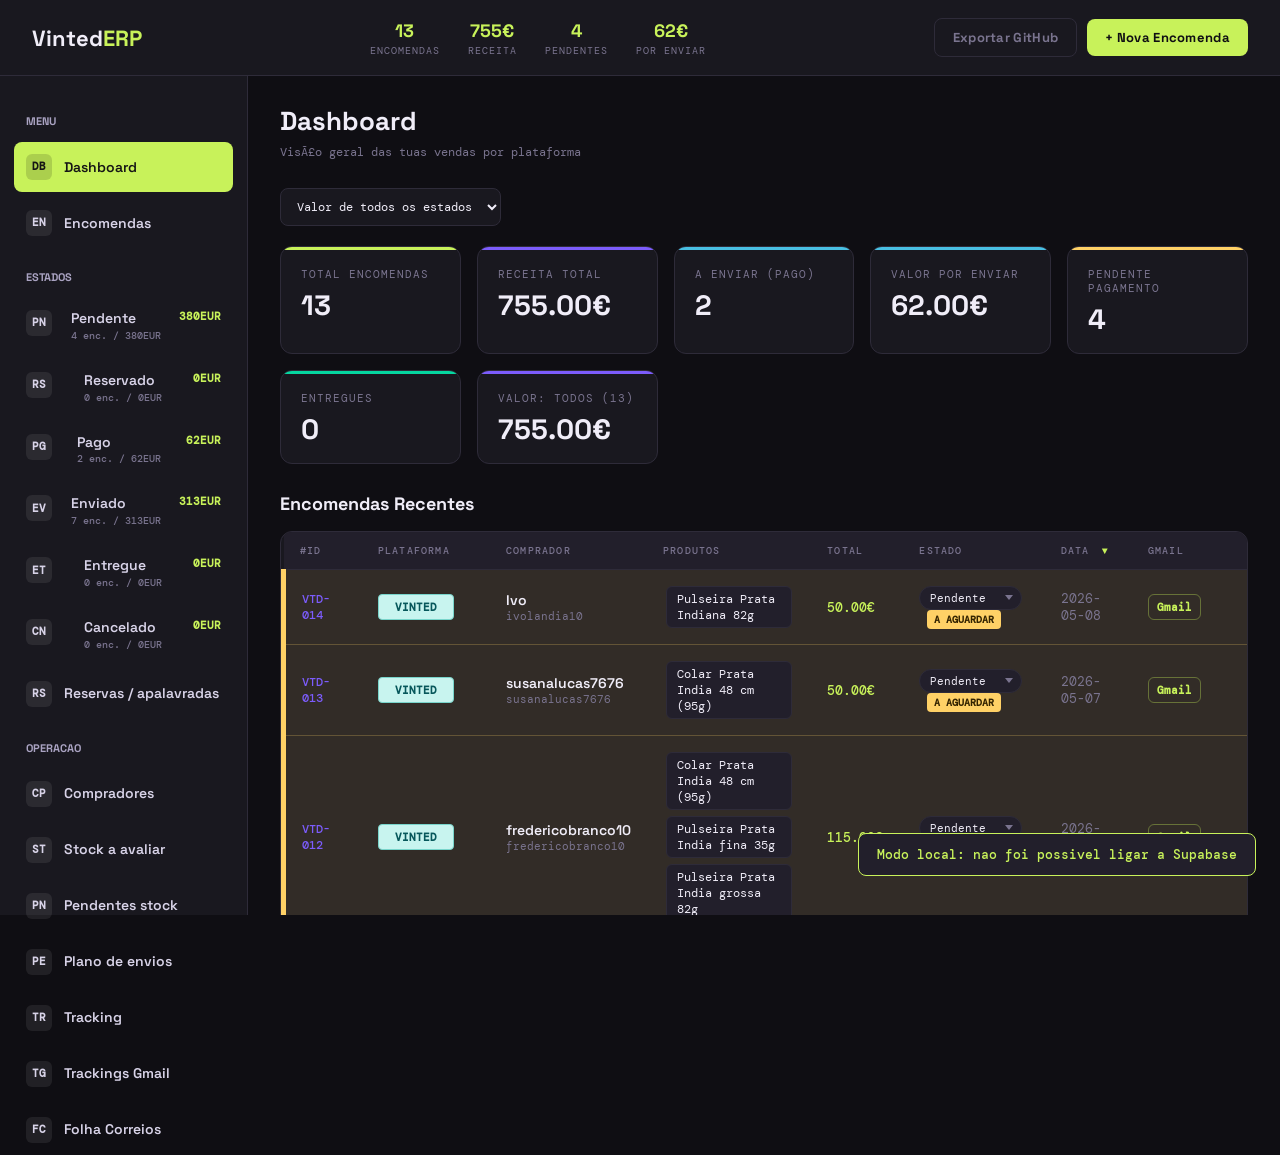
==== commit 022bf40d: "Update ERP status persistence in index.html" ====
--- a/index.html
+++ b/index.html
@@ -1666,8 +1666,14 @@
 <script>
 // â”€â”€â”€ DATA â”€â”€â”€â”€â”€â”€â”€â”€â”€â”€â”€â”€â”€â”€â”€â”€â”€â”€â”€â”€â”€â”€â”€â”€â”€â”€â”€â”€â”€â”€â”€â”€â”€â”€â”€â”€â”€â”€â”€â”€â”€â”€â”€â”€â”€â”€â”€â”€
 const STORAGE_KEY = 'vinted_orders_reais_2026_05_06';
-const DATASET_VERSION = 'marketplace-online-mobile-export-2026-05-08-leads-v8';
+const DATASET_VERSION = 'marketplace-online-mobile-export-2026-05-08-supabase-sync-v10';
+const SUPABASE_URL = 'https://rgqoilbnenvkdzcajvrq.supabase.co';
+const SUPABASE_KEY = 'sb_publishable_qGEJ7hAxRStrmIQyBAbm6A_noEk9P__';
+const SUPABASE_TABLE = 'orders';
 let orders = JSON.parse(localStorage.getItem(STORAGE_KEY) || '[]');
+let supabaseReady = false;
+let supabaseSyncTimer = null;
+let supabaseIsSyncing = false;
 let editingId = null;
 let productCount = 0;
 let currentStatusPage = 'pendente';
@@ -1678,9 +1684,109 @@
   tracking: { key: 'eta', dir: 'asc' }
 };
 
-function save() {
+function save(options = {}) {
   localStorage.setItem(STORAGE_KEY, JSON.stringify(orders));
   localStorage.setItem(STORAGE_KEY + '_version', DATASET_VERSION);
+  if (!options.localOnly) queueSupabaseSync();
+}
+
+function supabaseHeaders(extra = {}) {
+  return {
+    apikey: SUPABASE_KEY,
+    Authorization: `Bearer ${SUPABASE_KEY}`,
+    'Content-Type': 'application/json',
+    ...extra
+  };
+}
+
+function supabaseOrderPayload(order) {
+  return {
+    id: order.id,
+    data: order,
+    status: order.status || '',
+    buyer: order.buyer || '',
+    username: order.username || '',
+    total: Number(order.total || 0),
+    platform: order.platform || order.payment || '',
+    order_date: order.date || '',
+    updated_at: new Date().toISOString()
+  };
+}
+
+async function supabaseFetch(path, options = {}) {
+  const response = await fetch(`${SUPABASE_URL}/rest/v1/${path}`, {
+    ...options,
+    headers: supabaseHeaders(options.headers || {})
+  });
+  if (!response.ok) {
+    const text = await response.text().catch(() => '');
+    throw new Error(`Supabase ${response.status}: ${text || response.statusText}`);
+  }
+  if (response.status === 204) return null;
+  const raw = await response.text();
+  return raw ? JSON.parse(raw) : null;
+}
+
+async function loadOrdersFromSupabase() {
+  const rows = await supabaseFetch(`${SUPABASE_TABLE}?select=data&order=updated_at.desc`);
+  return (rows || []).map(row => row.data).filter(Boolean);
+}
+
+async function upsertOrdersToSupabase(list) {
+  if (!list.length) return;
+  await supabaseFetch(`${SUPABASE_TABLE}?on_conflict=id`, {
+    method: 'POST',
+    headers: { Prefer: 'resolution=merge-duplicates,return=minimal' },
+    body: JSON.stringify(list.map(supabaseOrderPayload))
+  });
+}
+
+async function deleteOrderFromSupabase(id) {
+  if (!supabaseReady || !id) return;
+  await supabaseFetch(`${SUPABASE_TABLE}?id=eq.${encodeURIComponent(id)}`, {
+    method: 'DELETE',
+    headers: { Prefer: 'return=minimal' }
+  });
+}
+
+function queueSupabaseSync() {
+  if (!supabaseReady) return;
+  clearTimeout(supabaseSyncTimer);
+  supabaseSyncTimer = setTimeout(() => syncOrdersToSupabase(), 350);
+}
+
+async function syncOrdersToSupabase() {
+  if (!supabaseReady || supabaseIsSyncing) return;
+  supabaseIsSyncing = true;
+  try {
+    await upsertOrdersToSupabase(orders);
+  } catch (err) {
+    console.error(err);
+    notify('Alteracao guardada neste browser; falhou sync online');
+  } finally {
+    supabaseIsSyncing = false;
+  }
+}
+
+async function initSupabaseSync() {
+  try {
+    const localSeed = Array.isArray(orders) ? [...orders] : [];
+    const remoteOrders = await loadOrdersFromSupabase();
+    supabaseReady = true;
+    if (remoteOrders.length) {
+      orders = remoteOrders;
+      save({ localOnly: true });
+      refreshAll();
+      notify('Dados carregados da Supabase');
+    } else if (localSeed.length) {
+      await upsertOrdersToSupabase(localSeed);
+      notify('Supabase inicializada com as encomendas atuais');
+    }
+  } catch (err) {
+    console.error(err);
+    supabaseReady = false;
+    notify('Modo local: nao foi possivel ligar a Supabase');
+  }
 }
 
 function setSort(table, key) {
@@ -1947,7 +2053,7 @@
   return products;
 }
 
-function saveOrder() {
+async function saveOrder() {
   const buyer = document.getElementById('f-buyer').value.trim();
   if (!buyer) { notify('âš ï¸ Nome do comprador obrigatÃ³rio'); return; }
 
@@ -1986,16 +2092,32 @@
   }
 
   save();
+  if (supabaseReady) {
+    try {
+      await upsertOrdersToSupabase([order]);
+    } catch (err) {
+      console.error(err);
+      notify('Encomenda guardada localmente; falhou sync online');
+    }
+  }
   closeModal();
   refreshAll();
 }
 
-function deleteOrder(id) {
+async function deleteOrder(id) {
   if (!confirm('Apagar esta encomenda?')) return;
   orders = orders.filter(x => x.id !== id);
   save();
+  if (supabaseReady) {
+    try {
+      await deleteOrderFromSupabase(id);
+    } catch (err) {
+      console.error(err);
+      notify('Apagada neste browser; falhou sync online');
+    }
+  }
   refreshAll();
-  notify('ðŸ—‘ï¸ Encomenda apagada');
+  notify('Encomenda apagada');
 }
 
 const STATUS_OPTIONS = ['pendente','reservado','pago','enviado','entregue','cancelado'];
@@ -2050,7 +2172,7 @@
   return last ? `Alterado ${last.at}: ${last.from || 'sem estado'} -> ${last.to}` : 'Sem alteracoes de estado registadas';
 }
 
-function changeStatus(id, val) {
+async function changeStatus(id, val) {
   const o = orders.find(x => x.id === id);
   if (!o) return;
   const previous = o.status || '';
@@ -2058,6 +2180,14 @@
   o.status = val;
   recordStatusChange(o, previous, val, 'seletor ERP');
   save();
+  if (supabaseReady) {
+    try {
+      await upsertOrdersToSupabase([o]);
+    } catch (err) {
+      console.error(err);
+      notify('Estado guardado neste browser; falhou sync online');
+    }
+  }
   refreshAll();
   notify(`Estado ${id}: ${statusLabel(previous)} -> ${statusLabel(val)}`);
 }
@@ -2915,7 +3045,7 @@
     const response = await fetch(window.location.href, { cache: 'no-store' });
     let html = await response.text();
     const version = `marketplace-online-mobile-export-${stamp}-local-status-sync`;
-    html = html.replace(/const DATASET_VERSION = '[^']+';/, `const DATASET_VERSION = '${version}';`);
+    html = html.replace(/const DATASET_VERSION = '[^']+';/, `const DATASET_VERSION = 'marketplace-online-mobile-export-2026-05-08-supabase-sync-v10';`);
     html = html.replace(/const realOrders = \[[\s\S]*?\n\];\n\n  orders = realOrders;/, `const realOrders = ${dataset};\n\n  orders = realOrders;`);
     downloadTextFile('vinted-erp-real-github-ready.html', html, 'text/html;charset=utf-8');
     notify('HTML exportado com estados atuais para publicar no GitHub');
@@ -3370,6 +3500,8 @@
   renderStatusNav();
   renderDashboard();
 }
+
+initSupabaseSync();
 </script>
 </body>
 </html>
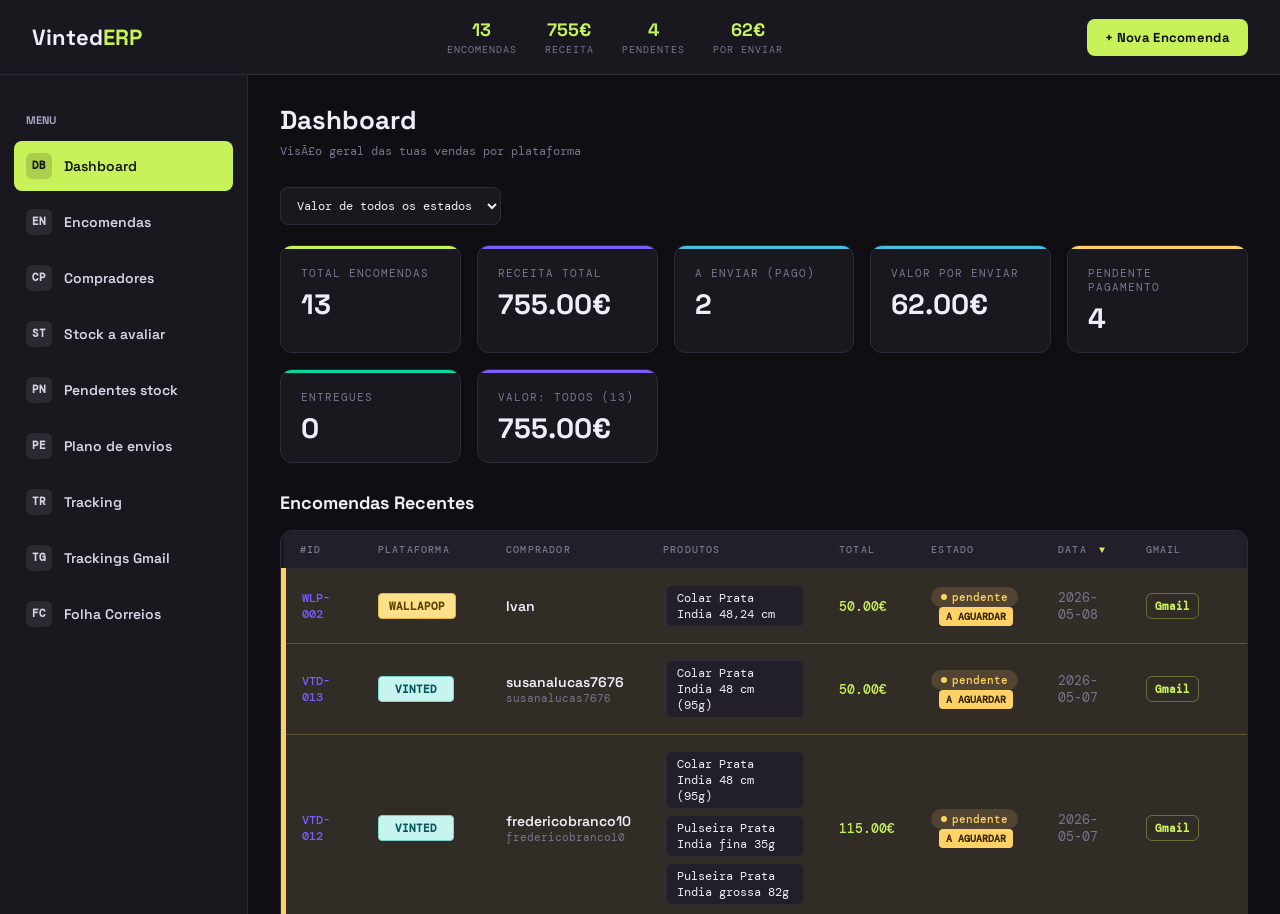
==== commit 43d165b3: "ERP: adicionar venda Wallapop 2026-05-08 (Ivan)" ====
--- a/index.html
+++ b/index.html
@@ -1,4 +1,4 @@
-<!DOCTYPE html>
+﻿<!DOCTYPE html>
 <html lang="pt">
 <head>
 <meta charset="UTF-8">
@@ -60,14 +60,6 @@
     gap: 28px;
   }
 
-  .header-actions {
-    display: flex;
-    align-items: center;
-    gap: 10px;
-    flex-wrap: wrap;
-    justify-content: flex-end;
-  }
-
   .stat-pill {
     display: flex;
     flex-direction: column;
@@ -199,49 +191,6 @@
     font-weight: 700;
   }
 
-  #status-nav-items {
-    display: contents;
-  }
-
-  .nav-status-item {
-    align-items: flex-start;
-    justify-content: space-between;
-    gap: 8px;
-  }
-
-  .nav-status-copy {
-    min-width: 0;
-  }
-
-  .nav-status-title {
-    display: block;
-  }
-
-  .nav-status-meta {
-    display: block;
-    margin-top: 3px;
-    color: var(--muted);
-    font-family: 'DM Mono', monospace;
-    font-size: 10px;
-    font-weight: 500;
-  }
-
-  .nav-item.active .nav-status-meta {
-    color: rgba(15,14,19,0.72);
-  }
-
-  .status-total-chip {
-    flex-shrink: 0;
-    color: var(--accent);
-    font-family: 'DM Mono', monospace;
-    font-size: 11px;
-    font-weight: 700;
-  }
-
-  .nav-item.active .status-total-chip {
-    color: #151515;
-  }
-
   /* MAIN */
   .main {
     flex: 1;
@@ -462,8 +411,6 @@
   .badge-entregue::before { background: var(--accent); }
   .badge-cancelado { background: rgba(255,92,106,0.1); color: var(--red); }
   .badge-cancelado::before { background: var(--red); }
-  .badge-reservado { background: rgba(124,92,252,0.14); color: #b7a8ff; }
-  .badge-reservado::before { background: var(--accent2); }
 
   .actions { display: flex; gap: 6px; align-items: center; }
 
@@ -1108,10 +1055,6 @@
       border-radius: 8px;
     }
 
-    .nav-status-item {
-      align-items: center;
-    }
-
     .nav-item span:last-child {
       white-space: normal;
       overflow-wrap: anywhere;
@@ -1230,10 +1173,7 @@
       <span class="lbl">Por enviar</span>
     </div>
   </div>
-  <div class="header-actions">
-    <button class="btn btn-ghost" onclick="downloadGithubHtml()">Exportar GitHub</button>
-    <button class="btn btn-primary" onclick="openModal()">+ Nova Encomenda</button>
-  </div>
+  <button class="btn btn-primary" onclick="openModal()">+ Nova Encomenda</button>
 </header>
 
 <div class="app">
@@ -1245,12 +1185,6 @@
     <div class="nav-item" onclick="showPage('orders', this)">
       <span class="nav-icon">EN</span> Encomendas
     </div>
-    <div class="nav-section">Estados</div>
-    <div id="status-nav-items"></div>
-    <div class="nav-item" onclick="showPage('reservas', this)">
-      <span class="nav-icon">RS</span> Reservas / apalavradas
-    </div>
-    <div class="nav-section">Operacao</div>
     <div class="nav-item" onclick="showPage('buyers', this)">
       <span class="nav-icon">CP</span> Compradores
     </div>
@@ -1289,7 +1223,6 @@
           <option value="enviado">Valor enviado</option>
           <option value="entregue">Valor entregue</option>
           <option value="cancelado">Valor cancelado</option>
-          <option value="reservado">Valor reservado</option>
         </select>
       </div>
 
@@ -1332,7 +1265,6 @@
           <option value="enviado">Enviado</option>
           <option value="entregue">Entregue</option>
           <option value="cancelado">Cancelado</option>
-          <option value="reservado">Reservado</option>
         </select>
         <button class="btn btn-primary" onclick="openModal()">+ Nova</button>
       </div>
@@ -1359,57 +1291,6 @@
       </div>
     </div>
 
-    <!-- ORDER STATUS -->
-    <div class="page" id="page-order-status">
-      <div class="page-title" id="status-page-title">Estado</div>
-      <div class="page-sub" id="status-page-sub">Resumo financeiro por estado da encomenda</div>
-
-      <div class="cards-grid" id="status-kpis"></div>
-
-      <div class="table-wrap">
-        <table>
-          <thead>
-            <tr>
-              <th>#ID</th>
-              <th>Comprador</th>
-              <th>Plataforma</th>
-              <th>Produto</th>
-              <th>Valor unitario</th>
-              <th>Total encomenda</th>
-              <th>Estado</th>
-              <th>Nota / entrave</th>
-            </tr>
-          </thead>
-          <tbody id="status-orders-table"></tbody>
-        </table>
-      </div>
-    </div>
-
-    <!-- RESERVAS -->
-    <div class="page" id="page-reservas">
-      <div class="page-title">Reservas / apalavradas</div>
-      <div class="page-sub">Clientes que ainda dependem de pagamento, confirmacao ou outro desbloqueio antes de finalizar a encomenda</div>
-
-      <div class="cards-grid" id="reservas-kpis"></div>
-
-      <div class="table-wrap">
-        <table>
-          <thead>
-            <tr>
-              <th>Cliente</th>
-              <th>Produto pretendido</th>
-              <th>Valor unitario</th>
-              <th>Total</th>
-              <th>Entrave / circunstancia</th>
-              <th>Estado</th>
-              <th>Data</th>
-            </tr>
-          </thead>
-          <tbody id="reservas-table"></tbody>
-        </table>
-      </div>
-    </div>
-
     <!-- BUYERS -->
     <div class="page" id="page-buyers">
       <div class="page-title">Compradores</div>
@@ -1481,7 +1362,6 @@
               <th>Comprador</th>
               <th>Plataforma</th>
               <th>Valor potencial</th>
-              <th>Estado</th>
               <th>Artigos a avaliar</th>
               <th>Nota / proximo passo</th>
             </tr>
@@ -1522,7 +1402,6 @@
               <th>Comprador</th>
               <th>Produtos</th>
               <th>Total</th>
-              <th>Estado</th>
               <th>Envio</th>
               <th>Etiqueta / instrucoes</th>
               <th>Notas</th>
@@ -1628,7 +1507,6 @@
           <option value="enviado">Enviado</option>
           <option value="entregue">Entregue</option>
           <option value="cancelado">Cancelado</option>
-          <option value="reservado">Reservado</option>
         </select>
       </div>
 
@@ -1666,17 +1544,10 @@
 <script>
 // â”€â”€â”€ DATA â”€â”€â”€â”€â”€â”€â”€â”€â”€â”€â”€â”€â”€â”€â”€â”€â”€â”€â”€â”€â”€â”€â”€â”€â”€â”€â”€â”€â”€â”€â”€â”€â”€â”€â”€â”€â”€â”€â”€â”€â”€â”€â”€â”€â”€â”€â”€â”€
 const STORAGE_KEY = 'vinted_orders_reais_2026_05_06';
-const DATASET_VERSION = 'marketplace-online-mobile-export-2026-05-08-supabase-sync-v10';
-const SUPABASE_URL = 'https://rgqoilbnenvkdzcajvrq.supabase.co';
-const SUPABASE_KEY = 'sb_publishable_qGEJ7hAxRStrmIQyBAbm6A_noEk9P__';
-const SUPABASE_TABLE = 'orders';
+const DATASET_VERSION = 'marketplace-online-mobile-export-2026-05-07-tracking-v7';
 let orders = JSON.parse(localStorage.getItem(STORAGE_KEY) || '[]');
-let supabaseReady = false;
-let supabaseSyncTimer = null;
-let supabaseIsSyncing = false;
 let editingId = null;
 let productCount = 0;
-let currentStatusPage = 'pendente';
 const sortState = {
   dashboard: { key: 'date', dir: 'desc' },
   orders: { key: 'date', dir: 'desc' },
@@ -1684,109 +1555,9 @@
   tracking: { key: 'eta', dir: 'asc' }
 };
 
-function save(options = {}) {
+function save() {
   localStorage.setItem(STORAGE_KEY, JSON.stringify(orders));
   localStorage.setItem(STORAGE_KEY + '_version', DATASET_VERSION);
-  if (!options.localOnly) queueSupabaseSync();
-}
-
-function supabaseHeaders(extra = {}) {
-  return {
-    apikey: SUPABASE_KEY,
-    Authorization: `Bearer ${SUPABASE_KEY}`,
-    'Content-Type': 'application/json',
-    ...extra
-  };
-}
-
-function supabaseOrderPayload(order) {
-  return {
-    id: order.id,
-    data: order,
-    status: order.status || '',
-    buyer: order.buyer || '',
-    username: order.username || '',
-    total: Number(order.total || 0),
-    platform: order.platform || order.payment || '',
-    order_date: order.date || '',
-    updated_at: new Date().toISOString()
-  };
-}
-
-async function supabaseFetch(path, options = {}) {
-  const response = await fetch(`${SUPABASE_URL}/rest/v1/${path}`, {
-    ...options,
-    headers: supabaseHeaders(options.headers || {})
-  });
-  if (!response.ok) {
-    const text = await response.text().catch(() => '');
-    throw new Error(`Supabase ${response.status}: ${text || response.statusText}`);
-  }
-  if (response.status === 204) return null;
-  const raw = await response.text();
-  return raw ? JSON.parse(raw) : null;
-}
-
-async function loadOrdersFromSupabase() {
-  const rows = await supabaseFetch(`${SUPABASE_TABLE}?select=data&order=updated_at.desc`);
-  return (rows || []).map(row => row.data).filter(Boolean);
-}
-
-async function upsertOrdersToSupabase(list) {
-  if (!list.length) return;
-  await supabaseFetch(`${SUPABASE_TABLE}?on_conflict=id`, {
-    method: 'POST',
-    headers: { Prefer: 'resolution=merge-duplicates,return=minimal' },
-    body: JSON.stringify(list.map(supabaseOrderPayload))
-  });
-}
-
-async function deleteOrderFromSupabase(id) {
-  if (!supabaseReady || !id) return;
-  await supabaseFetch(`${SUPABASE_TABLE}?id=eq.${encodeURIComponent(id)}`, {
-    method: 'DELETE',
-    headers: { Prefer: 'return=minimal' }
-  });
-}
-
-function queueSupabaseSync() {
-  if (!supabaseReady) return;
-  clearTimeout(supabaseSyncTimer);
-  supabaseSyncTimer = setTimeout(() => syncOrdersToSupabase(), 350);
-}
-
-async function syncOrdersToSupabase() {
-  if (!supabaseReady || supabaseIsSyncing) return;
-  supabaseIsSyncing = true;
-  try {
-    await upsertOrdersToSupabase(orders);
-  } catch (err) {
-    console.error(err);
-    notify('Alteracao guardada neste browser; falhou sync online');
-  } finally {
-    supabaseIsSyncing = false;
-  }
-}
-
-async function initSupabaseSync() {
-  try {
-    const localSeed = Array.isArray(orders) ? [...orders] : [];
-    const remoteOrders = await loadOrdersFromSupabase();
-    supabaseReady = true;
-    if (remoteOrders.length) {
-      orders = remoteOrders;
-      save({ localOnly: true });
-      refreshAll();
-      notify('Dados carregados da Supabase');
-    } else if (localSeed.length) {
-      await upsertOrdersToSupabase(localSeed);
-      notify('Supabase inicializada com as encomendas atuais');
-    }
-  } catch (err) {
-    console.error(err);
-    supabaseReady = false;
-    notify('Modo local: nao foi possivel ligar a Supabase');
-  }
 }
 
 function setSort(table, key) {
@@ -1969,19 +1740,12 @@
 
   if (name === 'dashboard') renderDashboard();
   if (name === 'orders') renderOrders();
-  if (name === 'order-status') renderOrderStatusPage();
-  if (name === 'reservas') renderReservas();
   if (name === 'buyers') renderBuyers();
   if (name === 'stock') renderStockReview();
   if (name === 'unpaid-stock') renderUnpaidStock();
   if (name === 'shipping-plan') renderShippingPlan();
   if (name === 'tracking') renderTracking();
   if (name === 'correios') renderCorreios();
-}
-
-function showStatusPage(status, el) {
-  currentStatusPage = status;
-  showPage('order-status', el);
 }
 
 // â”€â”€â”€ MODAL â”€â”€â”€â”€â”€â”€â”€â”€â”€â”€â”€â”€â”€â”€â”€â”€â”€â”€â”€â”€â”€â”€â”€â”€â”€â”€â”€â”€â”€â”€â”€â”€â”€â”€â”€â”€â”€â”€â”€â”€â”€â”€â”€â”€â”€â”€â”€
@@ -2053,7 +1817,7 @@
   return products;
 }
 
-async function saveOrder() {
+function saveOrder() {
   const buyer = document.getElementById('f-buyer').value.trim();
   if (!buyer) { notify('âš ï¸ Nome do comprador obrigatÃ³rio'); return; }
 
@@ -2063,24 +1827,20 @@
   const total = products.reduce((s, p) => s + p.price, 0);
   const existingOrder = editingId ? orders.find(x => x.id === editingId) : null;
 
-  const newStatus = document.getElementById('f-status').value;
   const order = {
-    ...(existingOrder || {}),
     id: editingId || genId(),
     buyer,
     username: document.getElementById('f-username').value.trim(),
     platform: existingOrder?.platform || existingOrder?.payment || 'Manual',
     payment: existingOrder?.payment || existingOrder?.platform || 'Manual',
     date: document.getElementById('f-date').value,
-    status: newStatus,
+    status: document.getElementById('f-status').value,
     address: document.getElementById('f-address').value.trim(),
     notes: document.getElementById('f-notes').value.trim(),
     products,
     total,
-    gmail: existingOrder?.gmail,
-    statusHistory: existingOrder?.statusHistory || []
+    gmail: existingOrder?.gmail
   };
-  if (existingOrder) recordStatusChange(order, existingOrder.status || '', newStatus, 'edicao manual');
 
   if (editingId) {
     const idx = orders.findIndex(x => x.id === editingId);
@@ -2092,139 +1852,52 @@
   }
 
   save();
-  if (supabaseReady) {
-    try {
-      await upsertOrdersToSupabase([order]);
-    } catch (err) {
-      console.error(err);
-      notify('Encomenda guardada localmente; falhou sync online');
-    }
-  }
   closeModal();
   refreshAll();
 }
 
-async function deleteOrder(id) {
+function deleteOrder(id) {
   if (!confirm('Apagar esta encomenda?')) return;
   orders = orders.filter(x => x.id !== id);
   save();
-  if (supabaseReady) {
-    try {
-      await deleteOrderFromSupabase(id);
-    } catch (err) {
-      console.error(err);
-      notify('Apagada neste browser; falhou sync online');
-    }
-  }
   refreshAll();
-  notify('Encomenda apagada');
-}
-
-const STATUS_OPTIONS = ['pendente','reservado','pago','enviado','entregue','cancelado'];
-const STATUS_ICONS = {
-  pendente: 'PN',
-  reservado: 'RS',
-  pago: 'PG',
-  enviado: 'EV',
-  entregue: 'ET',
-  cancelado: 'CN'
-};
-const STATUS_DESCRIPTIONS = {
-  pendente: 'A aguardar pagamento ou confirmacao',
-  reservado: 'Apalavrado/reservado sem dinheiro libertado',
-  pago: 'Pago e por enviar',
-  enviado: 'Em transporte',
-  entregue: 'Finalizado no comprador',
-  cancelado: 'Sem valor ativo'
-};
-
-function statusLabel(status) {
-  const labels = {
-    pendente: 'Pendente',
-    reservado: 'Reservado',
-    pago: 'Pago',
-    enviado: 'Enviado',
-    entregue: 'Entregue',
-    cancelado: 'Cancelado'
-  };
-  return labels[status] || (String(status || '').charAt(0).toUpperCase() + String(status || '').slice(1));
-}
-
-function nowIsoLocal() {
-  const d = new Date();
-  const pad = n => String(n).padStart(2, '0');
-  return `${d.getFullYear()}-${pad(d.getMonth() + 1)}-${pad(d.getDate())} ${pad(d.getHours())}:${pad(d.getMinutes())}`;
-}
-
-function recordStatusChange(order, from, to, source) {
-  if (!order || from === to) return;
-  if (!Array.isArray(order.statusHistory)) order.statusHistory = [];
-  order.statusHistory.push({
-    at: nowIsoLocal(),
-    from: from || '',
-    to,
-    source: source || 'ERP'
-  });
-}
-
-function statusHistoryText(order) {
-  const last = Array.isArray(order.statusHistory) ? order.statusHistory[order.statusHistory.length - 1] : null;
-  return last ? `Alterado ${last.at}: ${last.from || 'sem estado'} -> ${last.to}` : 'Sem alteracoes de estado registadas';
-}
-
-async function changeStatus(id, val) {
+  notify('ðŸ—‘ï¸ Encomenda apagada');
+}
+
+function changeStatus(id, val) {
   const o = orders.find(x => x.id === id);
-  if (!o) return;
-  const previous = o.status || '';
-  if (previous === val) return;
-  o.status = val;
-  recordStatusChange(o, previous, val, 'seletor ERP');
-  save();
-  if (supabaseReady) {
-    try {
-      await upsertOrdersToSupabase([o]);
-    } catch (err) {
-      console.error(err);
-      notify('Estado guardado neste browser; falhou sync online');
-    }
-  }
-  refreshAll();
-  notify(`Estado ${id}: ${statusLabel(previous)} -> ${statusLabel(val)}`);
+  if (o) { o.status = val; save(); refreshAll(); }
 }
 
 // â”€â”€â”€ RENDER HELPERS â”€â”€â”€â”€â”€â”€â”€â”€â”€â”€â”€â”€â”€â”€â”€â”€â”€â”€â”€â”€â”€â”€â”€â”€â”€â”€â”€â”€â”€â”€â”€â”€â”€â”€â”€â”€â”€â”€
 function badgeHtml(status) {
-  return `<span class="badge badge-${status}">${statusLabel(status)}</span>`;
+  return `<span class="badge badge-${status}">${status}</span>`;
 }
 
 function urgencyRowClass(order) {
-  if (order.status === 'reservado') return 'row-urgency-pendente';
   if (order.status === 'pago') return 'row-urgency-pago';
   if (order.status === 'pendente') return 'row-urgency-pendente';
   return '';
 }
 
 function urgencyLabelHtml(order) {
-  if (order.status === 'reservado') return '<span class="urgency-label wait">Reservado</span>';
   if (order.status === 'pago') return '<span class="urgency-label ship">Por enviar</span>';
   if (order.status === 'pendente') return '<span class="urgency-label wait">A aguardar</span>';
   return '';
 }
 
-function statusSelect(id, current, order) {
-  return `<select class="status-select" title="${order ? statusHistoryText(order) : 'Alterar estado'}" onchange="changeStatus('${id}', this.value)">
-    ${STATUS_OPTIONS.map(s => `<option value="${s}" ${s===current?'selected':''}>${statusLabel(s)}</option>`).join('')}
+function statusSelect(id, current) {
+  const opts = ['pendente','pago','enviado','entregue','cancelado'];
+  return `<select class="status-select" onchange="changeStatus('${id}', this.value)">
+    ${opts.map(s => `<option value="${s}" ${s===current?'selected':''}>${s}</option>`).join('')}
   </select>`;
 }
 
 function refreshAll() {
   updateHeader();
-  renderStatusNav();
   const active = document.querySelector('.page.active').id.replace('page-','');
   if (active === 'dashboard') renderDashboard();
   if (active === 'orders') renderOrders();
-  if (active === 'order-status') renderOrderStatusPage();
-  if (active === 'reservas') renderReservas();
   if (active === 'buyers') renderBuyers();
   if (active === 'stock') renderStockReview();
   if (active === 'unpaid-stock') renderUnpaidStock();
@@ -2235,7 +1908,7 @@
 
 function updateHeader() {
   const revenue = orders.filter(o => o.status !== 'cancelado').reduce((s,o) => s + o.total, 0);
-  const pending = orders.filter(o => ['pendente','reservado'].includes(o.status)).length;
+  const pending = orders.filter(o => o.status === 'pendente').length;
   const toShipMoney = orders.filter(o => o.status === 'pago').reduce((s,o) => s + o.total, 0);
   document.getElementById('hdr-total').textContent = orders.length;
   document.getElementById('hdr-revenue').textContent = revenue.toFixed(0) + '€';
@@ -2245,34 +1918,13 @@
 }
 
 // â”€â”€â”€ DASHBOARD â”€â”€â”€â”€â”€â”€â”€â”€â”€â”€â”€â”€â”€â”€â”€â”€â”€â”€â”€â”€â”€â”€â”€â”€â”€â”€â”€â”€â”€â”€â”€â”€â”€â”€â”€â”€â”€â”€â”€â”€â”€â”€â”€
-function renderStatusNav() {
-  const el = document.getElementById('status-nav-items');
-  if (!el) return;
-  const activePage = document.querySelector('.page.active')?.id || '';
-  el.innerHTML = STATUS_OPTIONS.map(status => {
-    const list = orders.filter(o => o.status === status);
-    const total = list.reduce((s, o) => s + Number(o.total || 0), 0);
-    const active = activePage === 'page-order-status' && currentStatusPage === status ? ' active' : '';
-    return `
-      <div class="nav-item nav-status-item${active}" onclick="showStatusPage('${status}', this)">
-        <span class="nav-icon">${STATUS_ICONS[status] || status.slice(0,2).toUpperCase()}</span>
-        <span class="nav-status-copy">
-          <span class="nav-status-title">${statusLabel(status)}</span>
-          <span class="nav-status-meta">${list.length} enc. / ${total.toFixed(0)}EUR</span>
-        </span>
-        <span class="status-total-chip">${total.toFixed(0)}EUR</span>
-      </div>
-    `;
-  }).join('');
-}
-
 function renderDashboard() {
   updateHeader();
   const active = orders.filter(o => o.status !== 'cancelado');
   const revenue = active.reduce((s,o) => s + o.total, 0);
   const envios = orders.filter(o => o.status === 'enviado').length;
   const entregues = orders.filter(o => o.status === 'entregue').length;
-  const pendentes = orders.filter(o => ['pendente','reservado'].includes(o.status)).length;
+  const pendentes = orders.filter(o => o.status === 'pendente').length;
   const pagos = orders.filter(o => o.status === 'pago').length;
   const valorPorEnviar = orders.filter(o => o.status === 'pago').reduce((s,o) => s + o.total, 0);
   const selectedStatus = document.getElementById('dashboard-status-total')?.value || '';
@@ -2325,7 +1977,7 @@
       <td><div class="buyer-name">${o.buyer}</div>${o.username ? `<div style="color:var(--muted);font-size:11px;">${o.username}</div>` : ''}</td>
       <td>${o.products.map(p => `<span class="product-tag">${p.name}</span>`).join('')}</td>
       <td class="price">${o.total.toFixed(2)}€</td>
-      <td>${statusSelect(o.id, o.status, o)}${urgencyLabelHtml(o)}</td>
+      <td>${badgeHtml(o.status)}${urgencyLabelHtml(o)}</td>
       <td style="color:var(--muted)">${o.date}</td>
       <td>${gmailLinksHtml(o)}</td>
     </tr>
@@ -2364,7 +2016,7 @@
       <td style="color:var(--muted)">${o.username||'â€”'}</td>
       <td>${o.products.map(p => `<span class="product-tag">${p.name} <span style="color:var(--accent)">${p.price.toFixed(2)}€</span></span>`).join('')}</td>
       <td class="price">${o.total.toFixed(2)}€</td>
-      <td>${statusSelect(o.id, o.status, o)}${urgencyLabelHtml(o)}</td>
+      <td>${statusSelect(o.id, o.status)}${urgencyLabelHtml(o)}</td>
       <td style="color:var(--muted)">${o.date}</td>
       <td>${gmailLinksHtml(o)}</td>
       <td class="notes-cell" title="${o.notes||''}">${o.notes||'â€”'}</td>
@@ -2469,7 +2121,7 @@
 let selectedStockKey = '';
 
 function buildStockRows() {
-  const stockStatuses = ['pendente', 'reservado', 'pago'];
+  const stockStatuses = ['pendente', 'pago'];
   const relevant = orders.filter(o => stockStatuses.includes(o.status));
   const buckets = {};
 
@@ -2523,7 +2175,7 @@
           <div class="stock-detail-meta">
             <span class="order-id">${order.id}</span>
             ${platformBadgeHtml(order)}
-            ${statusSelect(order.id, order.status, order)}
+            ${badgeHtml(order.status)}
             <span style="color:var(--muted); font-size:12px;">${order.date}</span>
           </div>
           <div style="display:grid; grid-template-columns:minmax(160px, 1fr) auto; gap:10px; align-items:start;">
@@ -2584,148 +2236,7 @@
   if (note.includes('alioshop')) return 'Aguardar pagamento em 08/05/2026.';
   if (note.includes('fredericobranco10')) return 'Confirmar prata; se aceitar, finalizar compra por 115 EUR.';
   if (note.includes('susanalucas7676')) return 'Repor/reservar link em 08/05/2026 para pagamento de 50 EUR.';
-  if (note.includes('ivolandia10')) return 'Aguardar chamada/combinacao antes de libertar pagamento.';
   return order.notes || 'Aguardar pagamento/confirmacao.';
-}
-
-function productListHtml(order, withUnitPrice = false) {
-  return (order.products || []).map(p => {
-    const qty = Number(p.qty || 1);
-    const price = Number(p.price || 0);
-    const qtyLabel = qty > 1 ? `${qty}x ` : '';
-    const unit = qty > 1 ? price / qty : price;
-    const priceHtml = withUnitPrice ? ` <span style="color:var(--accent)">${unit.toFixed(2)}EUR/un</span>` : '';
-    return `<span class="product-tag">${qtyLabel}${p.name}${priceHtml}</span>`;
-  }).join('');
-}
-
-function unitValuesHtml(order) {
-  return (order.products || []).map(p => {
-    const qty = Number(p.qty || 1);
-    const price = Number(p.price || 0);
-    const unit = qty > 1 ? price / qty : price;
-    return `<span class="product-tag">${unit.toFixed(2)}EUR${qty > 1 ? ` x ${qty}` : ''}</span>`;
-  }).join('');
-}
-
-function renderOrderStatusPage() {
-  const status = currentStatusPage || 'pendente';
-  const list = orders.filter(o => o.status === status);
-  const total = list.reduce((s, o) => s + Number(o.total || 0), 0);
-  const units = list.reduce((s, o) => s + (o.products || []).reduce((pSum, p) => pSum + Number(p.qty || 1), 0), 0);
-  const avg = list.length ? total / list.length : 0;
-
-  document.getElementById('status-page-title').textContent = `Estado: ${statusLabel(status)}`;
-  document.getElementById('status-page-sub').textContent = STATUS_DESCRIPTIONS[status] || 'Resumo financeiro por estado da encomenda';
-  document.getElementById('status-kpis').innerHTML = `
-    <div class="kpi-card k1">
-      <div class="kpi-label">Encomendas</div>
-      <div class="kpi-val">${list.length}</div>
-    </div>
-    <div class="kpi-card k2">
-      <div class="kpi-label">Total neste estado</div>
-      <div class="kpi-val">${total.toFixed(2)}EUR</div>
-    </div>
-    <div class="kpi-card k3">
-      <div class="kpi-label">Unidades/artigos</div>
-      <div class="kpi-val">${units}</div>
-    </div>
-    <div class="kpi-card k4">
-      <div class="kpi-label">Media por encomenda</div>
-      <div class="kpi-val">${avg.toFixed(2)}EUR</div>
-    </div>
-  `;
-
-  const tb = document.getElementById('status-orders-table');
-  if (!list.length) {
-    tb.innerHTML = `<tr><td colspan="8"><div class="empty"><div class="empty-text">Nao ha encomendas em ${statusLabel(status).toLowerCase()}</div></div></td></tr>`;
-    renderStatusNav();
-    return;
-  }
-
-  tb.innerHTML = sortOrders(list, 'orders').map(o => `
-    <tr class="${urgencyRowClass(o)}">
-      <td class="order-id">${o.id}</td>
-      <td><div class="buyer-name">${o.buyer}</div>${o.username ? `<div style="color:var(--muted);font-size:11px;">${o.username}</div>` : ''}</td>
-      <td>${platformBadgeHtml(o)}</td>
-      <td>${productListHtml(o, true)}</td>
-      <td>${unitValuesHtml(o)}</td>
-      <td class="price">${Number(o.total || 0).toFixed(2)}EUR</td>
-      <td>${statusSelect(o.id, o.status, o)}</td>
-      <td class="notes-cell" style="max-width:360px;" title="${o.notes || ''}">${o.status === 'pendente' || o.status === 'reservado' ? pendingNextStep(o) : (o.notes || '-')}</td>
-    </tr>
-  `).join('') + `
-    <tr>
-      <td colspan="5" style="text-align:right;font-weight:800;">Total ${statusLabel(status)}</td>
-      <td class="price" style="font-weight:800;">${total.toFixed(2)}EUR</td>
-      <td colspan="2"></td>
-    </tr>
-  `;
-  renderStatusNav();
-}
-
-function isReservationOrder(order) {
-  if (order.status === 'reservado') return true;
-  if (order.status !== 'pendente') return false;
-  const text = normalizeText(`${order.buyer || ''} ${order.username || ''} ${order.address || ''} ${order.notes || ''}`);
-  return [
-    'reserv',
-    'apalavr',
-    'pagamento previsto',
-    'sem pagamento',
-    'ainda nao',
-    'so na',
-    'receber',
-    'confirmar',
-    'potencial cliente',
-    'liga',
-    'link sera reposto'
-  ].some(token => text.includes(token));
-}
-
-function renderReservas() {
-  const list = orders.filter(isReservationOrder);
-  const total = list.reduce((s, o) => s + Number(o.total || 0), 0);
-  const clients = new Set(list.map(o => (o.buyer || '').toLowerCase())).size;
-
-  document.getElementById('reservas-kpis').innerHTML = `
-    <div class="kpi-card k1">
-      <div class="kpi-label">Clientes em espera</div>
-      <div class="kpi-val">${clients}</div>
-    </div>
-    <div class="kpi-card k2">
-      <div class="kpi-label">Total apalavrado</div>
-      <div class="kpi-val">${total.toFixed(2)}EUR</div>
-    </div>
-    <div class="kpi-card k4">
-      <div class="kpi-label">Encomendas</div>
-      <div class="kpi-val">${list.length}</div>
-    </div>
-  `;
-
-  const tb = document.getElementById('reservas-table');
-  if (!list.length) {
-    tb.innerHTML = '<tr><td colspan="7"><div class="empty"><div class="empty-text">Sem reservas ou vendas apalavradas neste momento</div></div></td></tr>';
-    return;
-  }
-
-  tb.innerHTML = sortOrders(list, 'orders').map(o => `
-    <tr class="${urgencyRowClass(o)}">
-      <td><div class="buyer-name">${o.buyer}</div>${o.username ? `<div style="color:var(--muted);font-size:11px;">${o.username}</div>` : ''}</td>
-      <td>${productListHtml(o, true)}</td>
-      <td>${unitValuesHtml(o)}</td>
-      <td class="price">${Number(o.total || 0).toFixed(2)}EUR</td>
-      <td class="notes-cell" style="max-width:420px;" title="${o.notes || ''}">${pendingNextStep(o)}</td>
-      <td>${statusSelect(o.id, o.status, o)}</td>
-      <td style="color:var(--muted)">${o.date}</td>
-    </tr>
-  `).join('') + `
-    <tr>
-      <td colspan="3" style="text-align:right;font-weight:800;">Total da seccao</td>
-      <td class="price" style="font-weight:800;">${total.toFixed(2)}EUR</td>
-      <td colspan="3"></td>
-    </tr>
-  `;
 }
 
 function stockSummaryForOrders(list) {
@@ -2747,7 +2258,7 @@
 }
 
 function renderUnpaidStock() {
-  const list = orders.filter(o => ['pendente','reservado'].includes(o.status));
+  const list = orders.filter(o => o.status === 'pendente');
   const total = list.reduce((s, o) => s + o.total, 0);
   const summary = stockSummaryForOrders(list);
 
@@ -2777,7 +2288,7 @@
 
   const tb = document.getElementById('unpaid-stock-table');
   if (!list.length) {
-    tb.innerHTML = '<tr><td colspan="7"><div class="empty"><div class="empty-text">Nao ha encomendas pendentes</div></div></td></tr>';
+    tb.innerHTML = '<tr><td colspan="6"><div class="empty"><div class="empty-text">Nao ha encomendas pendentes</div></div></td></tr>';
     return;
   }
 
@@ -2787,7 +2298,6 @@
       <td><div class="buyer-name">${o.buyer}</div>${o.username ? `<div style="color:var(--muted);font-size:11px;">${o.username}</div>` : ''}</td>
       <td>${platformBadgeHtml(o)}</td>
       <td class="price">${o.total.toFixed(2)}€</td>
-      <td>${statusSelect(o.id, o.status, o)}</td>
       <td>${(o.products || []).map(p => `<span class="product-tag">${p.qty && p.qty > 1 ? p.qty + 'x ' : ''}${p.name}</span>`).join('')}</td>
       <td class="notes-cell" style="max-width:360px;" title="${o.notes || ''}">${pendingNextStep(o)}</td>
     </tr>
@@ -2822,7 +2332,7 @@
 
   const tb = document.getElementById('shipping-plan-table');
   if (!list.length) {
-    tb.innerHTML = '<tr><td colspan="9"><div class="empty"><div class="empty-text">Nao ha encomendas pagas por enviar</div></div></td></tr>';
+    tb.innerHTML = '<tr><td colspan="8"><div class="empty"><div class="empty-text">Nao ha encomendas pagas por enviar</div></div></td></tr>';
     return;
   }
 
@@ -2833,7 +2343,6 @@
       <td><div class="buyer-name">${o.buyer}</div>${o.username ? `<div style="color:var(--muted);font-size:11px;">${o.username}</div>` : ''}</td>
       <td>${(o.products || []).map(p => `<span class="product-tag">${p.qty && p.qty > 1 ? p.qty + 'x ' : ''}${p.name}</span>`).join('')}</td>
       <td class="price">${o.total.toFixed(2)}€</td>
-      <td>${statusSelect(o.id, o.status, o)}</td>
       <td><span class="route-pill">${o.address || 'Confirmar envio'}</span>${o.tracking ? `<div style="margin-top:5px;">${trackingLinkHtml(o)}</div>` : ''}</td>
       <td>${labelActionHtml(o)}</td>
       <td class="notes-cell" style="max-width:280px;" title="${o.notes || ''}">${o.notes || '—'}</td>
@@ -2912,7 +2421,7 @@
         <td class="order-id">${o.id}</td>
         <td><div class="buyer-name">${o.buyer}</div>${o.username ? `<div style="color:var(--muted);font-size:11px;">${o.username}</div>` : ''}</td>
         <td>${platformBadgeHtml(o)}</td>
-        <td>${statusSelect(o.id, o.status, o)}</td>
+        <td>${badgeHtml(o.status)}</td>
         <td>${trackingLinkHtml(o)}</td>
         <td>${info.statusText || (o.status === 'entregue' ? 'Entregue' : 'Sem update')}</td>
         <td>${info.expectedDelivery || 'Sem estimativa'}</td>
@@ -2937,7 +2446,7 @@
           <td><div class="buyer-name">${o.buyer}</div></td>
           <td>${info.product || productNames(o)}</td>
           <td class="price">${Number(o.total || 0).toFixed(2)}€</td>
-          <td>${statusSelect(o.id, o.status, o)}</td>
+          <td>${badgeHtml(o.status)}</td>
         </tr>
       `;
     }).join('') + `
@@ -2971,7 +2480,7 @@
         <div style="text-align:right;">
           <div class="order-id">${o.id}</div>
           <div style="color:var(--muted); font-size:12px; margin-top:2px;">${o.date}</div>
-          <div style="margin-top:4px;">${statusSelect(o.id, o.status, o)}</div>
+          <div style="margin-top:4px;">${badgeHtml(o.status)}</div>
           <div style="margin-top:8px;">${gmailLinksHtml(o)}</div>
         </div>
       </div>
@@ -3026,68 +2535,13 @@
   setTimeout(() => el.classList.remove('show'), 2500);
 }
 
-function downloadTextFile(filename, content, type = 'text/plain') {
-  const blob = new Blob([content], { type });
-  const url = URL.createObjectURL(blob);
-  const a = document.createElement('a');
-  a.href = url;
-  a.download = filename;
-  document.body.appendChild(a);
-  a.click();
-  a.remove();
-  URL.revokeObjectURL(url);
-}
-
-async function downloadGithubHtml() {
-  const stamp = new Date().toISOString().slice(0, 16).replace(/[-:T]/g, '');
-  const dataset = JSON.stringify(orders, null, 4);
-  try {
-    const response = await fetch(window.location.href, { cache: 'no-store' });
-    let html = await response.text();
-    const version = `marketplace-online-mobile-export-${stamp}-local-status-sync`;
-    html = html.replace(/const DATASET_VERSION = '[^']+';/, `const DATASET_VERSION = 'marketplace-online-mobile-export-2026-05-08-supabase-sync-v10';`);
-    html = html.replace(/const realOrders = \[[\s\S]*?\n\];\n\n  orders = realOrders;/, `const realOrders = ${dataset};\n\n  orders = realOrders;`);
-    downloadTextFile('vinted-erp-real-github-ready.html', html, 'text/html;charset=utf-8');
-    notify('HTML exportado com estados atuais para publicar no GitHub');
-  } catch (err) {
-    downloadTextFile(`vinted-orders-${stamp}.json`, dataset, 'application/json;charset=utf-8');
-    notify('Dataset exportado; o browser bloqueou a leitura do HTML local');
-  }
-}
-
 // â”€â”€â”€ INIT â”€â”€â”€â”€â”€â”€â”€â”€â”€â”€â”€â”€â”€â”€â”€â”€â”€â”€â”€â”€â”€â”€â”€â”€â”€â”€â”€â”€â”€â”€â”€â”€â”€â”€â”€â”€â”€â”€â”€â”€â”€â”€â”€â”€â”€â”€â”€â”€â”€
 updateHeader();
-renderStatusNav();
 renderDashboard();
 
 // Dados reais extraidos do Gmail Vinted e Wallapop em 06/05/2026.
 if (!orders.length || localStorage.getItem('vinted_orders_dataset_version') !== DATASET_VERSION) {
   const realOrders = [
-    {
-        "id": "VTD-014",
-        "date": "2026-05-08",
-        "buyer": "Ivo",
-        "username": "ivolandia10",
-        "email": "ivolandia10@vinted.local",
-        "phone": "910557818",
-        "address": "Vinted - potencial cliente; ligar domingo a caminho de Almada",
-        "products": [
-            {
-                "name": "Pulseira Prata Indiana 82g",
-                "qty": 1,
-                "price": 50
-            }
-        ],
-        "total": 50,
-        "status": "pendente",
-        "payment": "Vinted",
-        "platform": "Vinted",
-        "tracking": "",
-        "notes": "Lead adicionado a partir de screenshot Vinted em 08/05/2026. Utilizador ivolandia10; nome indicado: Ivo; telefone: 910557818. Produto: Pulseira Prata Indiana 82g, 50,00 EUR; subtotal comprador 53,20 EUR. Disse que no domingo, 10/05/2026, quando estiver a caminho de Almada, liga para combinar, por volta das 15h ou 16h. Potencial cliente com boa taxa de conversao; sem pagamento/etiqueta ainda.",
-        "gmail": {
-            "query": "from:no-reply@vinted.pt ivolandia10 \"Pulseira Prata Indiana 82g\""
-        }
-    },
     {
         "id": "VTD-013",
         "date": "2026-05-07",
@@ -3180,6 +2634,30 @@
         "notes": "Encomenda adicionada a partir de screenshot Vinted em 07/05/2026. Pagamento previsto para 08/05/2026. Conjunto: 4 artigos; total vendedor 165,00 EUR; subtotal para comprador 173,95 EUR. Sem email de venda/etiqueta ainda. Alioshop cre receber amanha, 08/05/2026, e devera fazer o pagamento nessa altura.",
         "gmail": {
             "query": "from:no-reply@vinted.pt \"4 artigos\" \"165,00\""
+        }
+    },
+    {
+        "id": "WLP-002",
+        "date": "2026-05-08",
+        "buyer": "Ivan",
+        "email": "ivan@wallapop.local",
+        "phone": "",
+        "address": "Wallapop - enviar a partir de um ponto de entrega",
+        "products": [
+            {
+                "name": "Colar Prata India 48,24 cm",
+                "qty": 1,
+                "price": 50
+            }
+        ],
+        "total": 50,
+        "status": "pendente",
+        "payment": "Wallapop",
+        "platform": "Wallapop",
+        "tracking": "",
+        "notes": "Fonte Wallapop: confirmacao de venda em 08/05/2026. Dinheiro fica congelado e seguro ate confirmacao do comprador. Enviar a partir de ponto de entrega. Sem etiqueta/tracking no email.",
+        "gmail": {
+            "query": "from:info@wallapop.com Ivan \"Colar Prata\" \"50,00\""
         }
     },
     {
@@ -3481,27 +2959,12 @@
     }
 ];
 
-  const savedOrders = Array.isArray(orders) ? orders : [];
-  const savedById = Object.fromEntries(savedOrders.map(o => [o.id, o]));
-  orders = realOrders.map(order => {
-    const saved = savedById[order.id];
-    return saved ? {
-      ...order,
-      status: saved.status || order.status,
-      statusHistory: saved.statusHistory || order.statusHistory || []
-    } : order;
-  });
-  savedOrders
-    .filter(saved => saved.id && !orders.some(order => order.id === saved.id))
-    .forEach(saved => orders.push(saved));
+  orders = realOrders;
   localStorage.setItem(STORAGE_KEY, JSON.stringify(orders));
   localStorage.setItem('vinted_orders_dataset_version', DATASET_VERSION);
   updateHeader();
-  renderStatusNav();
   renderDashboard();
 }
-
-initSupabaseSync();
 </script>
 </body>
 </html>
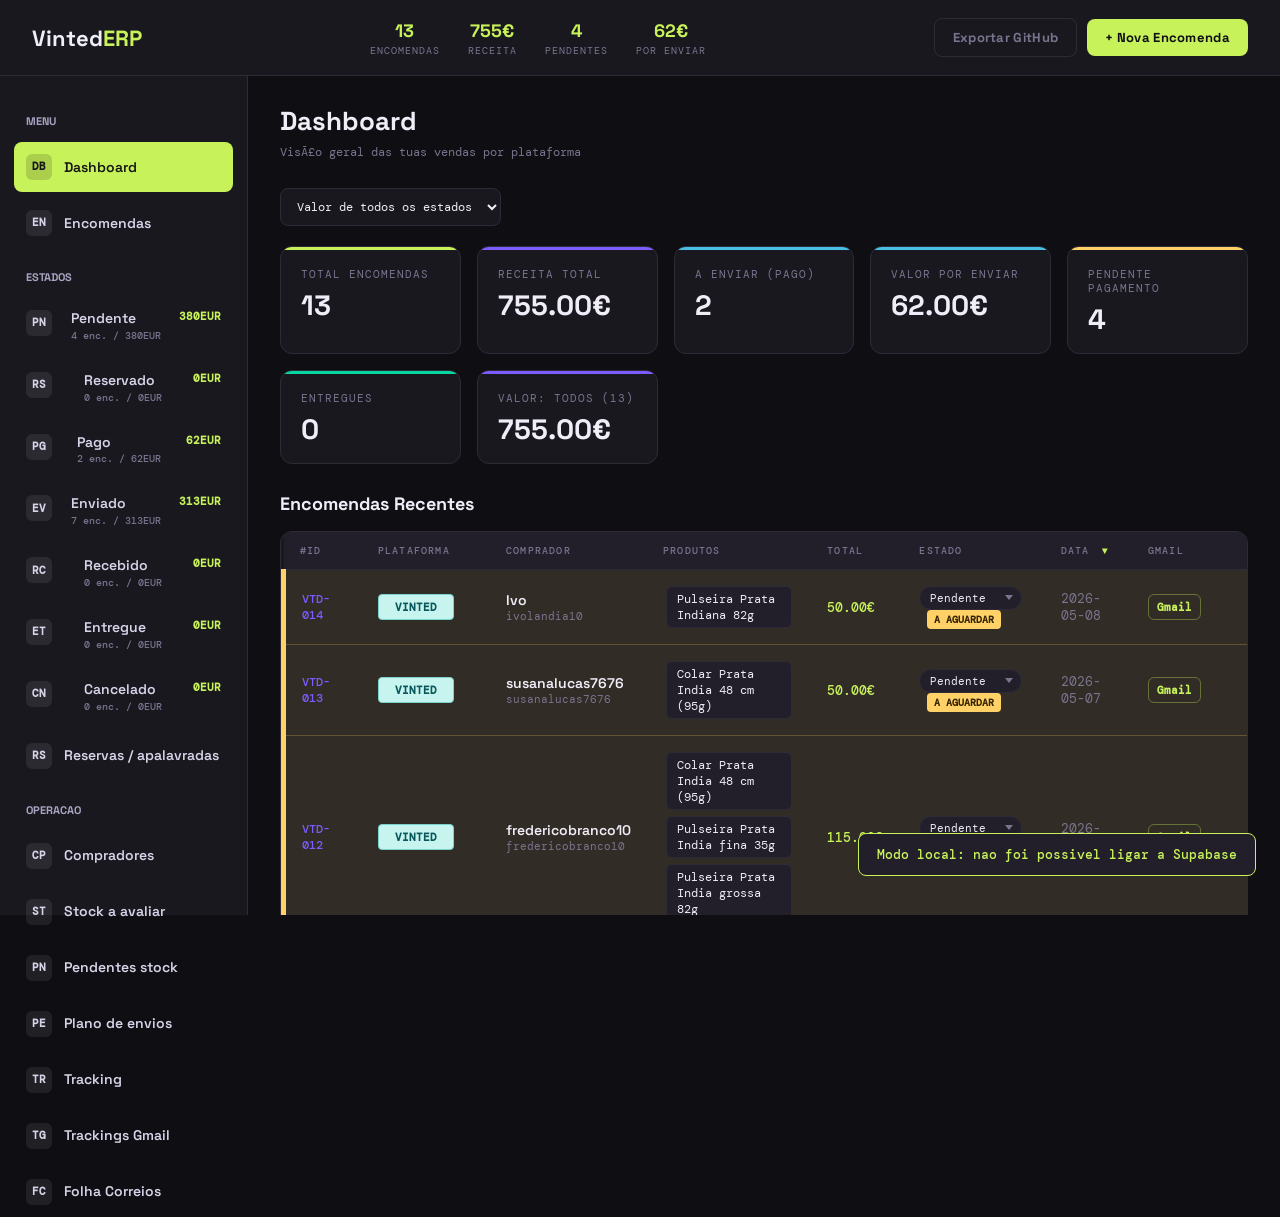
==== commit 97627eca: "Add tracking destination country column to index.html" ====
--- a/index.html
+++ b/index.html
@@ -1,4 +1,4 @@
-﻿<!DOCTYPE html>
+<!DOCTYPE html>
 <html lang="pt">
 <head>
 <meta charset="UTF-8">
@@ -60,6 +60,14 @@
     gap: 28px;
   }
 
+  .header-actions {
+    display: flex;
+    align-items: center;
+    gap: 10px;
+    flex-wrap: wrap;
+    justify-content: flex-end;
+  }
+
   .stat-pill {
     display: flex;
     flex-direction: column;
@@ -191,6 +199,49 @@
     font-weight: 700;
   }
 
+  #status-nav-items {
+    display: contents;
+  }
+
+  .nav-status-item {
+    align-items: flex-start;
+    justify-content: space-between;
+    gap: 8px;
+  }
+
+  .nav-status-copy {
+    min-width: 0;
+  }
+
+  .nav-status-title {
+    display: block;
+  }
+
+  .nav-status-meta {
+    display: block;
+    margin-top: 3px;
+    color: var(--muted);
+    font-family: 'DM Mono', monospace;
+    font-size: 10px;
+    font-weight: 500;
+  }
+
+  .nav-item.active .nav-status-meta {
+    color: rgba(15,14,19,0.72);
+  }
+
+  .status-total-chip {
+    flex-shrink: 0;
+    color: var(--accent);
+    font-family: 'DM Mono', monospace;
+    font-size: 11px;
+    font-weight: 700;
+  }
+
+  .nav-item.active .status-total-chip {
+    color: #151515;
+  }
+
   /* MAIN */
   .main {
     flex: 1;
@@ -409,8 +460,12 @@
   .badge-enviado::before { background: var(--blue); }
   .badge-entregue { background: rgba(200,242,90,0.12); color: var(--accent); }
   .badge-entregue::before { background: var(--accent); }
+  .badge-recebido { background: rgba(200,242,90,0.16); color: var(--green); }
+  .badge-recebido::before { background: var(--green); }
   .badge-cancelado { background: rgba(255,92,106,0.1); color: var(--red); }
   .badge-cancelado::before { background: var(--red); }
+  .badge-reservado { background: rgba(124,92,252,0.14); color: #b7a8ff; }
+  .badge-reservado::before { background: var(--accent2); }
 
   .actions { display: flex; gap: 6px; align-items: center; }
 
@@ -1055,6 +1110,10 @@
       border-radius: 8px;
     }
 
+    .nav-status-item {
+      align-items: center;
+    }
+
     .nav-item span:last-child {
       white-space: normal;
       overflow-wrap: anywhere;
@@ -1173,7 +1232,10 @@
       <span class="lbl">Por enviar</span>
     </div>
   </div>
-  <button class="btn btn-primary" onclick="openModal()">+ Nova Encomenda</button>
+  <div class="header-actions">
+    <button class="btn btn-ghost" onclick="downloadGithubHtml()">Exportar GitHub</button>
+    <button class="btn btn-primary" onclick="openModal()">+ Nova Encomenda</button>
+  </div>
 </header>
 
 <div class="app">
@@ -1185,6 +1247,12 @@
     <div class="nav-item" onclick="showPage('orders', this)">
       <span class="nav-icon">EN</span> Encomendas
     </div>
+    <div class="nav-section">Estados</div>
+    <div id="status-nav-items"></div>
+    <div class="nav-item" onclick="showPage('reservas', this)">
+      <span class="nav-icon">RS</span> Reservas / apalavradas
+    </div>
+    <div class="nav-section">Operacao</div>
     <div class="nav-item" onclick="showPage('buyers', this)">
       <span class="nav-icon">CP</span> Compradores
     </div>
@@ -1221,8 +1289,10 @@
           <option value="pendente">Valor pendente</option>
           <option value="pago">Valor pago</option>
           <option value="enviado">Valor enviado</option>
+          <option value="recebido">Valor recebido</option>
           <option value="entregue">Valor entregue</option>
           <option value="cancelado">Valor cancelado</option>
+          <option value="reservado">Valor reservado</option>
         </select>
       </div>
 
@@ -1263,8 +1333,10 @@
           <option value="pendente">Pendente</option>
           <option value="pago">Pago</option>
           <option value="enviado">Enviado</option>
+          <option value="recebido">Recebido</option>
           <option value="entregue">Entregue</option>
           <option value="cancelado">Cancelado</option>
+          <option value="reservado">Reservado</option>
         </select>
         <button class="btn btn-primary" onclick="openModal()">+ Nova</button>
       </div>
@@ -1291,6 +1363,57 @@
       </div>
     </div>
 
+    <!-- ORDER STATUS -->
+    <div class="page" id="page-order-status">
+      <div class="page-title" id="status-page-title">Estado</div>
+      <div class="page-sub" id="status-page-sub">Resumo financeiro por estado da encomenda</div>
+
+      <div class="cards-grid" id="status-kpis"></div>
+
+      <div class="table-wrap">
+        <table>
+          <thead>
+            <tr>
+              <th>#ID</th>
+              <th>Comprador</th>
+              <th>Plataforma</th>
+              <th>Produto</th>
+              <th>Valor unitario</th>
+              <th>Total encomenda</th>
+              <th>Estado</th>
+              <th>Nota / entrave</th>
+            </tr>
+          </thead>
+          <tbody id="status-orders-table"></tbody>
+        </table>
+      </div>
+    </div>
+
+    <!-- RESERVAS -->
+    <div class="page" id="page-reservas">
+      <div class="page-title">Reservas / apalavradas</div>
+      <div class="page-sub">Clientes que ainda dependem de pagamento, confirmacao ou outro desbloqueio antes de finalizar a encomenda</div>
+
+      <div class="cards-grid" id="reservas-kpis"></div>
+
+      <div class="table-wrap">
+        <table>
+          <thead>
+            <tr>
+              <th>Cliente</th>
+              <th>Produto pretendido</th>
+              <th>Valor unitario</th>
+              <th>Total</th>
+              <th>Entrave / circunstancia</th>
+              <th>Estado</th>
+              <th>Data</th>
+            </tr>
+          </thead>
+          <tbody id="reservas-table"></tbody>
+        </table>
+      </div>
+    </div>
+
     <!-- BUYERS -->
     <div class="page" id="page-buyers">
       <div class="page-title">Compradores</div>
@@ -1362,6 +1485,7 @@
               <th>Comprador</th>
               <th>Plataforma</th>
               <th>Valor potencial</th>
+              <th>Estado</th>
               <th>Artigos a avaliar</th>
               <th>Nota / proximo passo</th>
             </tr>
@@ -1402,6 +1526,7 @@
               <th>Comprador</th>
               <th>Produtos</th>
               <th>Total</th>
+              <th>Estado</th>
               <th>Envio</th>
               <th>Etiqueta / instrucoes</th>
               <th>Notas</th>
@@ -1425,9 +1550,11 @@
             <tr>
               <th class="sortable" onclick="setSort('tracking','id')">#ID <span class="sort-arrow" data-sort="tracking:id"></span></th>
               <th class="sortable" onclick="setSort('tracking','buyer')">Comprador <span class="sort-arrow" data-sort="tracking:buyer"></span></th>
+              <th class="sortable" onclick="setSort('tracking','total')">Valor <span class="sort-arrow" data-sort="tracking:total"></span></th>
               <th>Plataforma</th>
               <th>Estado ERP</th>
               <th>Tracking</th>
+              <th class="sortable" onclick="setSort('tracking','destinationCountry')">Pais destino <span class="sort-arrow" data-sort="tracking:destinationCountry"></span></th>
               <th>Estado Vinted</th>
               <th class="sortable" onclick="setSort('tracking','eta')">Estimativa chegada <span class="sort-arrow" data-sort="tracking:eta"></span></th>
               <th>Produto</th>
@@ -1505,8 +1632,10 @@
           <option value="pendente">Pendente</option>
           <option value="pago">Pago</option>
           <option value="enviado">Enviado</option>
+          <option value="recebido">Recebido</option>
           <option value="entregue">Entregue</option>
           <option value="cancelado">Cancelado</option>
+          <option value="reservado">Reservado</option>
         </select>
       </div>
 
@@ -1544,10 +1673,17 @@
 <script>
 // â”€â”€â”€ DATA â”€â”€â”€â”€â”€â”€â”€â”€â”€â”€â”€â”€â”€â”€â”€â”€â”€â”€â”€â”€â”€â”€â”€â”€â”€â”€â”€â”€â”€â”€â”€â”€â”€â”€â”€â”€â”€â”€â”€â”€â”€â”€â”€â”€â”€â”€â”€â”€
 const STORAGE_KEY = 'vinted_orders_reais_2026_05_06';
-const DATASET_VERSION = 'marketplace-online-mobile-export-2026-05-07-tracking-v7';
+const DATASET_VERSION = 'marketplace-online-mobile-export-2026-05-08-supabase-sync-v10';
+const SUPABASE_URL = 'https://rgqoilbnenvkdzcajvrq.supabase.co';
+const SUPABASE_KEY = 'sb_publishable_qGEJ7hAxRStrmIQyBAbm6A_noEk9P__';
+const SUPABASE_TABLE = 'orders';
 let orders = JSON.parse(localStorage.getItem(STORAGE_KEY) || '[]');
+let supabaseReady = false;
+let supabaseSyncTimer = null;
+let supabaseIsSyncing = false;
 let editingId = null;
 let productCount = 0;
+let currentStatusPage = 'pendente';
 const sortState = {
   dashboard: { key: 'date', dir: 'desc' },
   orders: { key: 'date', dir: 'desc' },
@@ -1555,9 +1691,109 @@
   tracking: { key: 'eta', dir: 'asc' }
 };
 
-function save() {
+function save(options = {}) {
   localStorage.setItem(STORAGE_KEY, JSON.stringify(orders));
   localStorage.setItem(STORAGE_KEY + '_version', DATASET_VERSION);
+  if (!options.localOnly) queueSupabaseSync();
+}
+
+function supabaseHeaders(extra = {}) {
+  return {
+    apikey: SUPABASE_KEY,
+    Authorization: `Bearer ${SUPABASE_KEY}`,
+    'Content-Type': 'application/json',
+    ...extra
+  };
+}
+
+function supabaseOrderPayload(order) {
+  return {
+    id: order.id,
+    data: order,
+    status: order.status || '',
+    buyer: order.buyer || '',
+    username: order.username || '',
+    total: Number(order.total || 0),
+    platform: order.platform || order.payment || '',
+    order_date: order.date || '',
+    updated_at: new Date().toISOString()
+  };
+}
+
+async function supabaseFetch(path, options = {}) {
+  const response = await fetch(`${SUPABASE_URL}/rest/v1/${path}`, {
+    ...options,
+    headers: supabaseHeaders(options.headers || {})
+  });
+  if (!response.ok) {
+    const text = await response.text().catch(() => '');
+    throw new Error(`Supabase ${response.status}: ${text || response.statusText}`);
+  }
+  if (response.status === 204) return null;
+  const raw = await response.text();
+  return raw ? JSON.parse(raw) : null;
+}
+
+async function loadOrdersFromSupabase() {
+  const rows = await supabaseFetch(`${SUPABASE_TABLE}?select=data&order=updated_at.desc`);
+  return (rows || []).map(row => row.data).filter(Boolean);
+}
+
+async function upsertOrdersToSupabase(list) {
+  if (!list.length) return;
+  await supabaseFetch(`${SUPABASE_TABLE}?on_conflict=id`, {
+    method: 'POST',
+    headers: { Prefer: 'resolution=merge-duplicates,return=minimal' },
+    body: JSON.stringify(list.map(supabaseOrderPayload))
+  });
+}
+
+async function deleteOrderFromSupabase(id) {
+  if (!supabaseReady || !id) return;
+  await supabaseFetch(`${SUPABASE_TABLE}?id=eq.${encodeURIComponent(id)}`, {
+    method: 'DELETE',
+    headers: { Prefer: 'return=minimal' }
+  });
+}
+
+function queueSupabaseSync() {
+  if (!supabaseReady) return;
+  clearTimeout(supabaseSyncTimer);
+  supabaseSyncTimer = setTimeout(() => syncOrdersToSupabase(), 350);
+}
+
+async function syncOrdersToSupabase() {
+  if (!supabaseReady || supabaseIsSyncing) return;
+  supabaseIsSyncing = true;
+  try {
+    await upsertOrdersToSupabase(orders);
+  } catch (err) {
+    console.error(err);
+    notify('Alteracao guardada neste browser; falhou sync online');
+  } finally {
+    supabaseIsSyncing = false;
+  }
+}
+
+async function initSupabaseSync() {
+  try {
+    const localSeed = Array.isArray(orders) ? [...orders] : [];
+    const remoteOrders = await loadOrdersFromSupabase();
+    supabaseReady = true;
+    if (remoteOrders.length) {
+      orders = remoteOrders;
+      save({ localOnly: true });
+      refreshAll();
+      notify('Dados carregados da Supabase');
+    } else if (localSeed.length) {
+      await upsertOrdersToSupabase(localSeed);
+      notify('Supabase inicializada com as encomendas atuais');
+    }
+  } catch (err) {
+    console.error(err);
+    supabaseReady = false;
+    notify('Modo local: nao foi possivel ligar a Supabase');
+  }
 }
 
 function setSort(table, key) {
@@ -1667,6 +1903,24 @@
   return `<a class="route-pill" target="_blank" rel="noopener" href="${trackingUrl(order)}" title="Abrir tracking em tempo real">${order.tracking}</a>`;
 }
 
+function destinationCountry(order) {
+  const explicit = order.destinationCountry || order.country || order.trackingInfo?.destinationCountry;
+  if (explicit) return explicit;
+
+  const text = normalizeText(`${order.address || ''} ${order.notes || ''} ${order.trackingInfo?.source || ''}`);
+  if (text.includes('espanha') || text.includes('madrid')) return 'Espanha';
+  if (text.includes('franca') || text.includes('france')) return 'Franca';
+  if (text.includes('italia') || text.includes('italy')) return 'Italia';
+  if (text.includes('alemanha') || text.includes('germany')) return 'Alemanha';
+  if (text.includes('portugal')) return 'Portugal';
+  return '';
+}
+
+function destinationCountryHtml(order) {
+  const country = destinationCountry(order);
+  return country ? `<span class="route-pill">${country}</span>` : '<span style="color:var(--muted);">Por confirmar</span>';
+}
+
 function labelActionHtml(order) {
   const gmail = order.gmail || {};
   if (gmail.labelFile) {
@@ -1740,12 +1994,19 @@
 
   if (name === 'dashboard') renderDashboard();
   if (name === 'orders') renderOrders();
+  if (name === 'order-status') renderOrderStatusPage();
+  if (name === 'reservas') renderReservas();
   if (name === 'buyers') renderBuyers();
   if (name === 'stock') renderStockReview();
   if (name === 'unpaid-stock') renderUnpaidStock();
   if (name === 'shipping-plan') renderShippingPlan();
   if (name === 'tracking') renderTracking();
   if (name === 'correios') renderCorreios();
+}
+
+function showStatusPage(status, el) {
+  currentStatusPage = status;
+  showPage('order-status', el);
 }
 
 // â”€â”€â”€ MODAL â”€â”€â”€â”€â”€â”€â”€â”€â”€â”€â”€â”€â”€â”€â”€â”€â”€â”€â”€â”€â”€â”€â”€â”€â”€â”€â”€â”€â”€â”€â”€â”€â”€â”€â”€â”€â”€â”€â”€â”€â”€â”€â”€â”€â”€â”€â”€
@@ -1817,7 +2078,7 @@
   return products;
 }
 
-function saveOrder() {
+async function saveOrder() {
   const buyer = document.getElementById('f-buyer').value.trim();
   if (!buyer) { notify('âš ï¸ Nome do comprador obrigatÃ³rio'); return; }
 
@@ -1827,20 +2088,24 @@
   const total = products.reduce((s, p) => s + p.price, 0);
   const existingOrder = editingId ? orders.find(x => x.id === editingId) : null;
 
+  const newStatus = document.getElementById('f-status').value;
   const order = {
+    ...(existingOrder || {}),
     id: editingId || genId(),
     buyer,
     username: document.getElementById('f-username').value.trim(),
     platform: existingOrder?.platform || existingOrder?.payment || 'Manual',
     payment: existingOrder?.payment || existingOrder?.platform || 'Manual',
     date: document.getElementById('f-date').value,
-    status: document.getElementById('f-status').value,
+    status: newStatus,
     address: document.getElementById('f-address').value.trim(),
     notes: document.getElementById('f-notes').value.trim(),
     products,
     total,
-    gmail: existingOrder?.gmail
+    gmail: existingOrder?.gmail,
+    statusHistory: existingOrder?.statusHistory || []
   };
+  if (existingOrder) recordStatusChange(order, existingOrder.status || '', newStatus, 'edicao manual');
 
   if (editingId) {
     const idx = orders.findIndex(x => x.id === editingId);
@@ -1852,52 +2117,142 @@
   }
 
   save();
+  if (supabaseReady) {
+    try {
+      await upsertOrdersToSupabase([order]);
+    } catch (err) {
+      console.error(err);
+      notify('Encomenda guardada localmente; falhou sync online');
+    }
+  }
   closeModal();
   refreshAll();
 }
 
-function deleteOrder(id) {
+async function deleteOrder(id) {
   if (!confirm('Apagar esta encomenda?')) return;
   orders = orders.filter(x => x.id !== id);
   save();
+  if (supabaseReady) {
+    try {
+      await deleteOrderFromSupabase(id);
+    } catch (err) {
+      console.error(err);
+      notify('Apagada neste browser; falhou sync online');
+    }
+  }
   refreshAll();
-  notify('ðŸ—‘ï¸ Encomenda apagada');
-}
-
-function changeStatus(id, val) {
+  notify('Encomenda apagada');
+}
+
+const STATUS_OPTIONS = ['pendente','reservado','pago','enviado','recebido','entregue','cancelado'];
+const STATUS_ICONS = {
+  pendente: 'PN',
+  reservado: 'RS',
+  pago: 'PG',
+  enviado: 'EV',
+  recebido: 'RC',
+  entregue: 'ET',
+  cancelado: 'CN'
+};
+const STATUS_DESCRIPTIONS = {
+  pendente: 'A aguardar pagamento ou confirmacao',
+  reservado: 'Apalavrado/reservado sem dinheiro libertado',
+  pago: 'Pago e por enviar',
+  enviado: 'Em transporte',
+  recebido: 'Recebido pelo comprador/ponto de entrega',
+  entregue: 'Finalizado no comprador',
+  cancelado: 'Sem valor ativo'
+};
+
+function statusLabel(status) {
+  const labels = {
+    pendente: 'Pendente',
+    reservado: 'Reservado',
+    pago: 'Pago',
+    enviado: 'Enviado',
+    recebido: 'Recebido',
+    entregue: 'Entregue',
+    cancelado: 'Cancelado'
+  };
+  return labels[status] || (String(status || '').charAt(0).toUpperCase() + String(status || '').slice(1));
+}
+
+function nowIsoLocal() {
+  const d = new Date();
+  const pad = n => String(n).padStart(2, '0');
+  return `${d.getFullYear()}-${pad(d.getMonth() + 1)}-${pad(d.getDate())} ${pad(d.getHours())}:${pad(d.getMinutes())}`;
+}
+
+function recordStatusChange(order, from, to, source) {
+  if (!order || from === to) return;
+  if (!Array.isArray(order.statusHistory)) order.statusHistory = [];
+  order.statusHistory.push({
+    at: nowIsoLocal(),
+    from: from || '',
+    to,
+    source: source || 'ERP'
+  });
+}
+
+function statusHistoryText(order) {
+  const last = Array.isArray(order.statusHistory) ? order.statusHistory[order.statusHistory.length - 1] : null;
+  return last ? `Alterado ${last.at}: ${last.from || 'sem estado'} -> ${last.to}` : 'Sem alteracoes de estado registadas';
+}
+
+async function changeStatus(id, val) {
   const o = orders.find(x => x.id === id);
-  if (o) { o.status = val; save(); refreshAll(); }
+  if (!o) return;
+  const previous = o.status || '';
+  if (previous === val) return;
+  o.status = val;
+  recordStatusChange(o, previous, val, 'seletor ERP');
+  save();
+  if (supabaseReady) {
+    try {
+      await upsertOrdersToSupabase([o]);
+    } catch (err) {
+      console.error(err);
+      notify('Estado guardado neste browser; falhou sync online');
+    }
+  }
+  refreshAll();
+  notify(`Estado ${id}: ${statusLabel(previous)} -> ${statusLabel(val)}`);
 }
 
 // â”€â”€â”€ RENDER HELPERS â”€â”€â”€â”€â”€â”€â”€â”€â”€â”€â”€â”€â”€â”€â”€â”€â”€â”€â”€â”€â”€â”€â”€â”€â”€â”€â”€â”€â”€â”€â”€â”€â”€â”€â”€â”€â”€â”€
 function badgeHtml(status) {
-  return `<span class="badge badge-${status}">${status}</span>`;
+  return `<span class="badge badge-${status}">${statusLabel(status)}</span>`;
 }
 
 function urgencyRowClass(order) {
+  if (order.status === 'reservado') return 'row-urgency-pendente';
   if (order.status === 'pago') return 'row-urgency-pago';
   if (order.status === 'pendente') return 'row-urgency-pendente';
   return '';
 }
 
 function urgencyLabelHtml(order) {
+  if (order.status === 'reservado') return '<span class="urgency-label wait">Reservado</span>';
   if (order.status === 'pago') return '<span class="urgency-label ship">Por enviar</span>';
   if (order.status === 'pendente') return '<span class="urgency-label wait">A aguardar</span>';
   return '';
 }
 
-function statusSelect(id, current) {
-  const opts = ['pendente','pago','enviado','entregue','cancelado'];
-  return `<select class="status-select" onchange="changeStatus('${id}', this.value)">
-    ${opts.map(s => `<option value="${s}" ${s===current?'selected':''}>${s}</option>`).join('')}
+function statusSelect(id, current, order) {
+  return `<select class="status-select" title="${order ? statusHistoryText(order) : 'Alterar estado'}" onchange="changeStatus('${id}', this.value)">
+    ${STATUS_OPTIONS.map(s => `<option value="${s}" ${s===current?'selected':''}>${statusLabel(s)}</option>`).join('')}
   </select>`;
 }
 
 function refreshAll() {
   updateHeader();
+  renderStatusNav();
   const active = document.querySelector('.page.active').id.replace('page-','');
   if (active === 'dashboard') renderDashboard();
   if (active === 'orders') renderOrders();
+  if (active === 'order-status') renderOrderStatusPage();
+  if (active === 'reservas') renderReservas();
   if (active === 'buyers') renderBuyers();
   if (active === 'stock') renderStockReview();
   if (active === 'unpaid-stock') renderUnpaidStock();
@@ -1908,7 +2263,7 @@
 
 function updateHeader() {
   const revenue = orders.filter(o => o.status !== 'cancelado').reduce((s,o) => s + o.total, 0);
-  const pending = orders.filter(o => o.status === 'pendente').length;
+  const pending = orders.filter(o => ['pendente','reservado'].includes(o.status)).length;
   const toShipMoney = orders.filter(o => o.status === 'pago').reduce((s,o) => s + o.total, 0);
   document.getElementById('hdr-total').textContent = orders.length;
   document.getElementById('hdr-revenue').textContent = revenue.toFixed(0) + '€';
@@ -1918,13 +2273,34 @@
 }
 
 // â”€â”€â”€ DASHBOARD â”€â”€â”€â”€â”€â”€â”€â”€â”€â”€â”€â”€â”€â”€â”€â”€â”€â”€â”€â”€â”€â”€â”€â”€â”€â”€â”€â”€â”€â”€â”€â”€â”€â”€â”€â”€â”€â”€â”€â”€â”€â”€â”€
+function renderStatusNav() {
+  const el = document.getElementById('status-nav-items');
+  if (!el) return;
+  const activePage = document.querySelector('.page.active')?.id || '';
+  el.innerHTML = STATUS_OPTIONS.map(status => {
+    const list = orders.filter(o => o.status === status);
+    const total = list.reduce((s, o) => s + Number(o.total || 0), 0);
+    const active = activePage === 'page-order-status' && currentStatusPage === status ? ' active' : '';
+    return `
+      <div class="nav-item nav-status-item${active}" onclick="showStatusPage('${status}', this)">
+        <span class="nav-icon">${STATUS_ICONS[status] || status.slice(0,2).toUpperCase()}</span>
+        <span class="nav-status-copy">
+          <span class="nav-status-title">${statusLabel(status)}</span>
+          <span class="nav-status-meta">${list.length} enc. / ${total.toFixed(0)}EUR</span>
+        </span>
+        <span class="status-total-chip">${total.toFixed(0)}EUR</span>
+      </div>
+    `;
+  }).join('');
+}
+
 function renderDashboard() {
   updateHeader();
   const active = orders.filter(o => o.status !== 'cancelado');
   const revenue = active.reduce((s,o) => s + o.total, 0);
   const envios = orders.filter(o => o.status === 'enviado').length;
   const entregues = orders.filter(o => o.status === 'entregue').length;
-  const pendentes = orders.filter(o => o.status === 'pendente').length;
+  const pendentes = orders.filter(o => ['pendente','reservado'].includes(o.status)).length;
   const pagos = orders.filter(o => o.status === 'pago').length;
   const valorPorEnviar = orders.filter(o => o.status === 'pago').reduce((s,o) => s + o.total, 0);
   const selectedStatus = document.getElementById('dashboard-status-total')?.value || '';
@@ -1977,7 +2353,7 @@
       <td><div class="buyer-name">${o.buyer}</div>${o.username ? `<div style="color:var(--muted);font-size:11px;">${o.username}</div>` : ''}</td>
       <td>${o.products.map(p => `<span class="product-tag">${p.name}</span>`).join('')}</td>
       <td class="price">${o.total.toFixed(2)}€</td>
-      <td>${badgeHtml(o.status)}${urgencyLabelHtml(o)}</td>
+      <td>${statusSelect(o.id, o.status, o)}${urgencyLabelHtml(o)}</td>
       <td style="color:var(--muted)">${o.date}</td>
       <td>${gmailLinksHtml(o)}</td>
     </tr>
@@ -2016,7 +2392,7 @@
       <td style="color:var(--muted)">${o.username||'â€”'}</td>
       <td>${o.products.map(p => `<span class="product-tag">${p.name} <span style="color:var(--accent)">${p.price.toFixed(2)}€</span></span>`).join('')}</td>
       <td class="price">${o.total.toFixed(2)}€</td>
-      <td>${statusSelect(o.id, o.status)}${urgencyLabelHtml(o)}</td>
+      <td>${statusSelect(o.id, o.status, o)}${urgencyLabelHtml(o)}</td>
       <td style="color:var(--muted)">${o.date}</td>
       <td>${gmailLinksHtml(o)}</td>
       <td class="notes-cell" title="${o.notes||''}">${o.notes||'â€”'}</td>
@@ -2121,7 +2497,7 @@
 let selectedStockKey = '';
 
 function buildStockRows() {
-  const stockStatuses = ['pendente', 'pago'];
+  const stockStatuses = ['pendente', 'reservado', 'pago'];
   const relevant = orders.filter(o => stockStatuses.includes(o.status));
   const buckets = {};
 
@@ -2175,7 +2551,7 @@
           <div class="stock-detail-meta">
             <span class="order-id">${order.id}</span>
             ${platformBadgeHtml(order)}
-            ${badgeHtml(order.status)}
+            ${statusSelect(order.id, order.status, order)}
             <span style="color:var(--muted); font-size:12px;">${order.date}</span>
           </div>
           <div style="display:grid; grid-template-columns:minmax(160px, 1fr) auto; gap:10px; align-items:start;">
@@ -2236,7 +2612,148 @@
   if (note.includes('alioshop')) return 'Aguardar pagamento em 08/05/2026.';
   if (note.includes('fredericobranco10')) return 'Confirmar prata; se aceitar, finalizar compra por 115 EUR.';
   if (note.includes('susanalucas7676')) return 'Repor/reservar link em 08/05/2026 para pagamento de 50 EUR.';
+  if (note.includes('ivolandia10')) return 'Aguardar chamada/combinacao antes de libertar pagamento.';
   return order.notes || 'Aguardar pagamento/confirmacao.';
+}
+
+function productListHtml(order, withUnitPrice = false) {
+  return (order.products || []).map(p => {
+    const qty = Number(p.qty || 1);
+    const price = Number(p.price || 0);
+    const qtyLabel = qty > 1 ? `${qty}x ` : '';
+    const unit = qty > 1 ? price / qty : price;
+    const priceHtml = withUnitPrice ? ` <span style="color:var(--accent)">${unit.toFixed(2)}EUR/un</span>` : '';
+    return `<span class="product-tag">${qtyLabel}${p.name}${priceHtml}</span>`;
+  }).join('');
+}
+
+function unitValuesHtml(order) {
+  return (order.products || []).map(p => {
+    const qty = Number(p.qty || 1);
+    const price = Number(p.price || 0);
+    const unit = qty > 1 ? price / qty : price;
+    return `<span class="product-tag">${unit.toFixed(2)}EUR${qty > 1 ? ` x ${qty}` : ''}</span>`;
+  }).join('');
+}
+
+function renderOrderStatusPage() {
+  const status = currentStatusPage || 'pendente';
+  const list = orders.filter(o => o.status === status);
+  const total = list.reduce((s, o) => s + Number(o.total || 0), 0);
+  const units = list.reduce((s, o) => s + (o.products || []).reduce((pSum, p) => pSum + Number(p.qty || 1), 0), 0);
+  const avg = list.length ? total / list.length : 0;
+
+  document.getElementById('status-page-title').textContent = `Estado: ${statusLabel(status)}`;
+  document.getElementById('status-page-sub').textContent = STATUS_DESCRIPTIONS[status] || 'Resumo financeiro por estado da encomenda';
+  document.getElementById('status-kpis').innerHTML = `
+    <div class="kpi-card k1">
+      <div class="kpi-label">Encomendas</div>
+      <div class="kpi-val">${list.length}</div>
+    </div>
+    <div class="kpi-card k2">
+      <div class="kpi-label">Total neste estado</div>
+      <div class="kpi-val">${total.toFixed(2)}EUR</div>
+    </div>
+    <div class="kpi-card k3">
+      <div class="kpi-label">Unidades/artigos</div>
+      <div class="kpi-val">${units}</div>
+    </div>
+    <div class="kpi-card k4">
+      <div class="kpi-label">Media por encomenda</div>
+      <div class="kpi-val">${avg.toFixed(2)}EUR</div>
+    </div>
+  `;
+
+  const tb = document.getElementById('status-orders-table');
+  if (!list.length) {
+    tb.innerHTML = `<tr><td colspan="8"><div class="empty"><div class="empty-text">Nao ha encomendas em ${statusLabel(status).toLowerCase()}</div></div></td></tr>`;
+    renderStatusNav();
+    return;
+  }
+
+  tb.innerHTML = sortOrders(list, 'orders').map(o => `
+    <tr class="${urgencyRowClass(o)}">
+      <td class="order-id">${o.id}</td>
+      <td><div class="buyer-name">${o.buyer}</div>${o.username ? `<div style="color:var(--muted);font-size:11px;">${o.username}</div>` : ''}</td>
+      <td>${platformBadgeHtml(o)}</td>
+      <td>${productListHtml(o, true)}</td>
+      <td>${unitValuesHtml(o)}</td>
+      <td class="price">${Number(o.total || 0).toFixed(2)}EUR</td>
+      <td>${statusSelect(o.id, o.status, o)}</td>
+      <td class="notes-cell" style="max-width:360px;" title="${o.notes || ''}">${o.status === 'pendente' || o.status === 'reservado' ? pendingNextStep(o) : (o.notes || '-')}</td>
+    </tr>
+  `).join('') + `
+    <tr>
+      <td colspan="5" style="text-align:right;font-weight:800;">Total ${statusLabel(status)}</td>
+      <td class="price" style="font-weight:800;">${total.toFixed(2)}EUR</td>
+      <td colspan="2"></td>
+    </tr>
+  `;
+  renderStatusNav();
+}
+
+function isReservationOrder(order) {
+  if (order.status === 'reservado') return true;
+  if (order.status !== 'pendente') return false;
+  const text = normalizeText(`${order.buyer || ''} ${order.username || ''} ${order.address || ''} ${order.notes || ''}`);
+  return [
+    'reserv',
+    'apalavr',
+    'pagamento previsto',
+    'sem pagamento',
+    'ainda nao',
+    'so na',
+    'receber',
+    'confirmar',
+    'potencial cliente',
+    'liga',
+    'link sera reposto'
+  ].some(token => text.includes(token));
+}
+
+function renderReservas() {
+  const list = orders.filter(isReservationOrder);
+  const total = list.reduce((s, o) => s + Number(o.total || 0), 0);
+  const clients = new Set(list.map(o => (o.buyer || '').toLowerCase())).size;
+
+  document.getElementById('reservas-kpis').innerHTML = `
+    <div class="kpi-card k1">
+      <div class="kpi-label">Clientes em espera</div>
+      <div class="kpi-val">${clients}</div>
+    </div>
+    <div class="kpi-card k2">
+      <div class="kpi-label">Total apalavrado</div>
+      <div class="kpi-val">${total.toFixed(2)}EUR</div>
+    </div>
+    <div class="kpi-card k4">
+      <div class="kpi-label">Encomendas</div>
+      <div class="kpi-val">${list.length}</div>
+    </div>
+  `;
+
+  const tb = document.getElementById('reservas-table');
+  if (!list.length) {
+    tb.innerHTML = '<tr><td colspan="7"><div class="empty"><div class="empty-text">Sem reservas ou vendas apalavradas neste momento</div></div></td></tr>';
+    return;
+  }
+
+  tb.innerHTML = sortOrders(list, 'orders').map(o => `
+    <tr class="${urgencyRowClass(o)}">
+      <td><div class="buyer-name">${o.buyer}</div>${o.username ? `<div style="color:var(--muted);font-size:11px;">${o.username}</div>` : ''}</td>
+      <td>${productListHtml(o, true)}</td>
+      <td>${unitValuesHtml(o)}</td>
+      <td class="price">${Number(o.total || 0).toFixed(2)}EUR</td>
+      <td class="notes-cell" style="max-width:420px;" title="${o.notes || ''}">${pendingNextStep(o)}</td>
+      <td>${statusSelect(o.id, o.status, o)}</td>
+      <td style="color:var(--muted)">${o.date}</td>
+    </tr>
+  `).join('') + `
+    <tr>
+      <td colspan="3" style="text-align:right;font-weight:800;">Total da seccao</td>
+      <td class="price" style="font-weight:800;">${total.toFixed(2)}EUR</td>
+      <td colspan="3"></td>
+    </tr>
+  `;
 }
 
 function stockSummaryForOrders(list) {
@@ -2258,7 +2775,7 @@
 }
 
 function renderUnpaidStock() {
-  const list = orders.filter(o => o.status === 'pendente');
+  const list = orders.filter(o => ['pendente','reservado'].includes(o.status));
   const total = list.reduce((s, o) => s + o.total, 0);
   const summary = stockSummaryForOrders(list);
 
@@ -2288,7 +2805,7 @@
 
   const tb = document.getElementById('unpaid-stock-table');
   if (!list.length) {
-    tb.innerHTML = '<tr><td colspan="6"><div class="empty"><div class="empty-text">Nao ha encomendas pendentes</div></div></td></tr>';
+    tb.innerHTML = '<tr><td colspan="7"><div class="empty"><div class="empty-text">Nao ha encomendas pendentes</div></div></td></tr>';
     return;
   }
 
@@ -2298,6 +2815,7 @@
       <td><div class="buyer-name">${o.buyer}</div>${o.username ? `<div style="color:var(--muted);font-size:11px;">${o.username}</div>` : ''}</td>
       <td>${platformBadgeHtml(o)}</td>
       <td class="price">${o.total.toFixed(2)}€</td>
+      <td>${statusSelect(o.id, o.status, o)}</td>
       <td>${(o.products || []).map(p => `<span class="product-tag">${p.qty && p.qty > 1 ? p.qty + 'x ' : ''}${p.name}</span>`).join('')}</td>
       <td class="notes-cell" style="max-width:360px;" title="${o.notes || ''}">${pendingNextStep(o)}</td>
     </tr>
@@ -2332,7 +2850,7 @@
 
   const tb = document.getElementById('shipping-plan-table');
   if (!list.length) {
-    tb.innerHTML = '<tr><td colspan="8"><div class="empty"><div class="empty-text">Nao ha encomendas pagas por enviar</div></div></td></tr>';
+    tb.innerHTML = '<tr><td colspan="9"><div class="empty"><div class="empty-text">Nao ha encomendas pagas por enviar</div></div></td></tr>';
     return;
   }
 
@@ -2343,6 +2861,7 @@
       <td><div class="buyer-name">${o.buyer}</div>${o.username ? `<div style="color:var(--muted);font-size:11px;">${o.username}</div>` : ''}</td>
       <td>${(o.products || []).map(p => `<span class="product-tag">${p.qty && p.qty > 1 ? p.qty + 'x ' : ''}${p.name}</span>`).join('')}</td>
       <td class="price">${o.total.toFixed(2)}€</td>
+      <td>${statusSelect(o.id, o.status, o)}</td>
       <td><span class="route-pill">${o.address || 'Confirmar envio'}</span>${o.tracking ? `<div style="margin-top:5px;">${trackingLinkHtml(o)}</div>` : ''}</td>
       <td>${labelActionHtml(o)}</td>
       <td class="notes-cell" style="max-width:280px;" title="${o.notes || ''}">${o.notes || '—'}</td>
@@ -2352,9 +2871,10 @@
 
 // TRACKING
 function renderTracking() {
-  const list = orders.filter(o => ['enviado', 'entregue'].includes(o.status) || o.trackingInfo);
-  const travellingOrders = list.filter(o => o.status !== 'entregue');
+  const list = orders.filter(o => ['enviado', 'recebido', 'entregue'].includes(o.status) || o.trackingInfo);
+  const travellingOrders = list.filter(o => !['recebido', 'entregue'].includes(o.status));
   const inTransit = travellingOrders.length;
+  const received = list.filter(o => o.status === 'recebido').length;
   const delivered = list.filter(o => o.status === 'entregue').length;
   const withEmailUpdate = list.filter(o => o.trackingInfo?.sourceEmailId).length;
   const travellingValue = travellingOrders.reduce((sum, o) => sum + Number(o.total || 0), 0);
@@ -2369,6 +2889,12 @@
     } else if (trackingSort.key === 'buyer') {
       av = (a.buyer || '').toLowerCase();
       bv = (b.buyer || '').toLowerCase();
+    } else if (trackingSort.key === 'total') {
+      av = Number(a.total || 0);
+      bv = Number(b.total || 0);
+    } else if (trackingSort.key === 'destinationCountry') {
+      av = destinationCountry(a).toLowerCase();
+      bv = destinationCountry(b).toLowerCase();
     } else {
       av = (a.id || '').toLowerCase();
       bv = (b.id || '').toLowerCase();
@@ -2388,6 +2914,10 @@
       <div class="kpi-val">${inTransit}</div>
     </div>
     <div class="kpi-card k5">
+      <div class="kpi-label">Recebidos</div>
+      <div class="kpi-val">${received}</div>
+    </div>
+    <div class="kpi-card k5">
       <div class="kpi-label">Entregues</div>
       <div class="kpi-val">${delivered}</div>
     </div>
@@ -2409,7 +2939,7 @@
   const tb = document.getElementById('tracking-table');
   const revolutTb = document.getElementById('revolut-forecast-table');
   if (!list.length) {
-    tb.innerHTML = '<tr><td colspan="9"><div class="empty"><div class="empty-text">Ainda nao ha encomendas enviadas para acompanhar</div></div></td></tr>';
+    tb.innerHTML = '<tr><td colspan="11"><div class="empty"><div class="empty-text">Ainda nao ha encomendas enviadas para acompanhar</div></div></td></tr>';
     if (revolutTb) revolutTb.innerHTML = '<tr><td colspan="7"><div class="empty"><div class="empty-text">Sem previsao de entrada Revolut</div></div></td></tr>';
     return;
   }
@@ -2420,10 +2950,12 @@
       <tr>
         <td class="order-id">${o.id}</td>
         <td><div class="buyer-name">${o.buyer}</div>${o.username ? `<div style="color:var(--muted);font-size:11px;">${o.username}</div>` : ''}</td>
+        <td class="price">${Number(o.total || 0).toFixed(2)}â‚¬</td>
         <td>${platformBadgeHtml(o)}</td>
-        <td>${badgeHtml(o.status)}</td>
+        <td>${statusSelect(o.id, o.status, o)}</td>
         <td>${trackingLinkHtml(o)}</td>
-        <td>${info.statusText || (o.status === 'entregue' ? 'Entregue' : 'Sem update')}</td>
+        <td>${destinationCountryHtml(o)}</td>
+        <td>${info.statusText || (o.status === 'recebido' ? 'Recebido' : (o.status === 'entregue' ? 'Entregue' : 'Sem update'))}</td>
         <td>${info.expectedDelivery || 'Sem estimativa'}</td>
         <td>${info.product || productNames(o)}</td>
         <td>${info.sourceEmailId ? `<a class="mail-link" target="_blank" rel="noopener" href="${gmailMessageUrl(info.sourceEmailId)}">${info.sourceLabel || 'Email'}</a>` : gmailLinksHtml(o)}</td>
@@ -2431,7 +2963,7 @@
     `;
   }).join('');
 
-  const revolutRows = sortedList.filter(o => o.status !== 'entregue');
+  const revolutRows = sortedList.filter(o => !['recebido', 'entregue'].includes(o.status));
   if (revolutTb) {
     const revolutTotal = revolutRows.reduce((sum, o) => sum + Number(o.total || 0), 0);
     revolutTb.innerHTML = revolutRows.map(o => {
@@ -2446,7 +2978,7 @@
           <td><div class="buyer-name">${o.buyer}</div></td>
           <td>${info.product || productNames(o)}</td>
           <td class="price">${Number(o.total || 0).toFixed(2)}€</td>
-          <td>${badgeHtml(o.status)}</td>
+          <td>${statusSelect(o.id, o.status, o)}</td>
         </tr>
       `;
     }).join('') + `
@@ -2480,7 +3012,7 @@
         <div style="text-align:right;">
           <div class="order-id">${o.id}</div>
           <div style="color:var(--muted); font-size:12px; margin-top:2px;">${o.date}</div>
-          <div style="margin-top:4px;">${badgeHtml(o.status)}</div>
+          <div style="margin-top:4px;">${statusSelect(o.id, o.status, o)}</div>
           <div style="margin-top:8px;">${gmailLinksHtml(o)}</div>
         </div>
       </div>
@@ -2535,13 +3067,68 @@
   setTimeout(() => el.classList.remove('show'), 2500);
 }
 
+function downloadTextFile(filename, content, type = 'text/plain') {
+  const blob = new Blob([content], { type });
+  const url = URL.createObjectURL(blob);
+  const a = document.createElement('a');
+  a.href = url;
+  a.download = filename;
+  document.body.appendChild(a);
+  a.click();
+  a.remove();
+  URL.revokeObjectURL(url);
+}
+
+async function downloadGithubHtml() {
+  const stamp = new Date().toISOString().slice(0, 16).replace(/[-:T]/g, '');
+  const dataset = JSON.stringify(orders, null, 4);
+  try {
+    const response = await fetch(window.location.href, { cache: 'no-store' });
+    let html = await response.text();
+    const version = `marketplace-online-mobile-export-${stamp}-local-status-sync`;
+    html = html.replace(/const DATASET_VERSION = '[^']+';/, `const DATASET_VERSION = 'marketplace-online-mobile-export-2026-05-08-supabase-sync-v10';`);
+    html = html.replace(/const realOrders = \[[\s\S]*?\n\];\n\n  orders = realOrders;/, `const realOrders = ${dataset};\n\n  orders = realOrders;`);
+    downloadTextFile('vinted-erp-real-github-ready.html', html, 'text/html;charset=utf-8');
+    notify('HTML exportado com estados atuais para publicar no GitHub');
+  } catch (err) {
+    downloadTextFile(`vinted-orders-${stamp}.json`, dataset, 'application/json;charset=utf-8');
+    notify('Dataset exportado; o browser bloqueou a leitura do HTML local');
+  }
+}
+
 // â”€â”€â”€ INIT â”€â”€â”€â”€â”€â”€â”€â”€â”€â”€â”€â”€â”€â”€â”€â”€â”€â”€â”€â”€â”€â”€â”€â”€â”€â”€â”€â”€â”€â”€â”€â”€â”€â”€â”€â”€â”€â”€â”€â”€â”€â”€â”€â”€â”€â”€â”€â”€â”€
 updateHeader();
+renderStatusNav();
 renderDashboard();
 
 // Dados reais extraidos do Gmail Vinted e Wallapop em 06/05/2026.
 if (!orders.length || localStorage.getItem('vinted_orders_dataset_version') !== DATASET_VERSION) {
   const realOrders = [
+    {
+        "id": "VTD-014",
+        "date": "2026-05-08",
+        "buyer": "Ivo",
+        "username": "ivolandia10",
+        "email": "ivolandia10@vinted.local",
+        "phone": "910557818",
+        "address": "Vinted - potencial cliente; ligar domingo a caminho de Almada",
+        "products": [
+            {
+                "name": "Pulseira Prata Indiana 82g",
+                "qty": 1,
+                "price": 50
+            }
+        ],
+        "total": 50,
+        "status": "pendente",
+        "payment": "Vinted",
+        "platform": "Vinted",
+        "tracking": "",
+        "notes": "Lead adicionado a partir de screenshot Vinted em 08/05/2026. Utilizador ivolandia10; nome indicado: Ivo; telefone: 910557818. Produto: Pulseira Prata Indiana 82g, 50,00 EUR; subtotal comprador 53,20 EUR. Disse que no domingo, 10/05/2026, quando estiver a caminho de Almada, liga para combinar, por volta das 15h ou 16h. Potencial cliente com boa taxa de conversao; sem pagamento/etiqueta ainda.",
+        "gmail": {
+            "query": "from:no-reply@vinted.pt ivolandia10 \"Pulseira Prata Indiana 82g\""
+        }
+    },
     {
         "id": "VTD-013",
         "date": "2026-05-07",
@@ -2637,30 +3224,6 @@
         }
     },
     {
-        "id": "WLP-002",
-        "date": "2026-05-08",
-        "buyer": "Ivan",
-        "email": "ivan@wallapop.local",
-        "phone": "",
-        "address": "Wallapop - enviar a partir de um ponto de entrega",
-        "products": [
-            {
-                "name": "Colar Prata India 48,24 cm",
-                "qty": 1,
-                "price": 50
-            }
-        ],
-        "total": 50,
-        "status": "pendente",
-        "payment": "Wallapop",
-        "platform": "Wallapop",
-        "tracking": "",
-        "notes": "Fonte Wallapop: confirmacao de venda em 08/05/2026. Dinheiro fica congelado e seguro ate confirmacao do comprador. Enviar a partir de ponto de entrega. Sem etiqueta/tracking no email.",
-        "gmail": {
-            "query": "from:info@wallapop.com Ivan \"Colar Prata\" \"50,00\""
-        }
-    },
-    {
         "id": "WLP-001",
         "date": "2026-05-06",
         "buyer": "Ivan",
@@ -2678,6 +3241,7 @@
         "status": "enviado",
         "payment": "Wallapop",
         "tracking": "DD415456101PT",
+        "destinationCountry": "Espanha",
         "notes": "Fonte Gmail Wallapop: venda 19dfbd0cbfac12d3; confirmacao/instrucoes 19dfbde4f62c95c5. Tracking CTT Expresso DD4115456101P lido da etiqueta Wallapop enviada em 07/05/2026; destino Madrid, Espanha. Update Wallapop screenshot: a empresa de transporte tem o pacote; codigo de envio CTT DD415456101PT.",
         "gmail": {
             "saleEmailId": "19dfbd0cbfac12d3",
@@ -2959,12 +3523,27 @@
     }
 ];
 
-  orders = realOrders;
+  const savedOrders = Array.isArray(orders) ? orders : [];
+  const savedById = Object.fromEntries(savedOrders.map(o => [o.id, o]));
+  orders = realOrders.map(order => {
+    const saved = savedById[order.id];
+    return saved ? {
+      ...order,
+      status: saved.status || order.status,
+      statusHistory: saved.statusHistory || order.statusHistory || []
+    } : order;
+  });
+  savedOrders
+    .filter(saved => saved.id && !orders.some(order => order.id === saved.id))
+    .forEach(saved => orders.push(saved));
   localStorage.setItem(STORAGE_KEY, JSON.stringify(orders));
   localStorage.setItem('vinted_orders_dataset_version', DATASET_VERSION);
   updateHeader();
+  renderStatusNav();
   renderDashboard();
 }
+
+initSupabaseSync();
 </script>
 </body>
 </html>
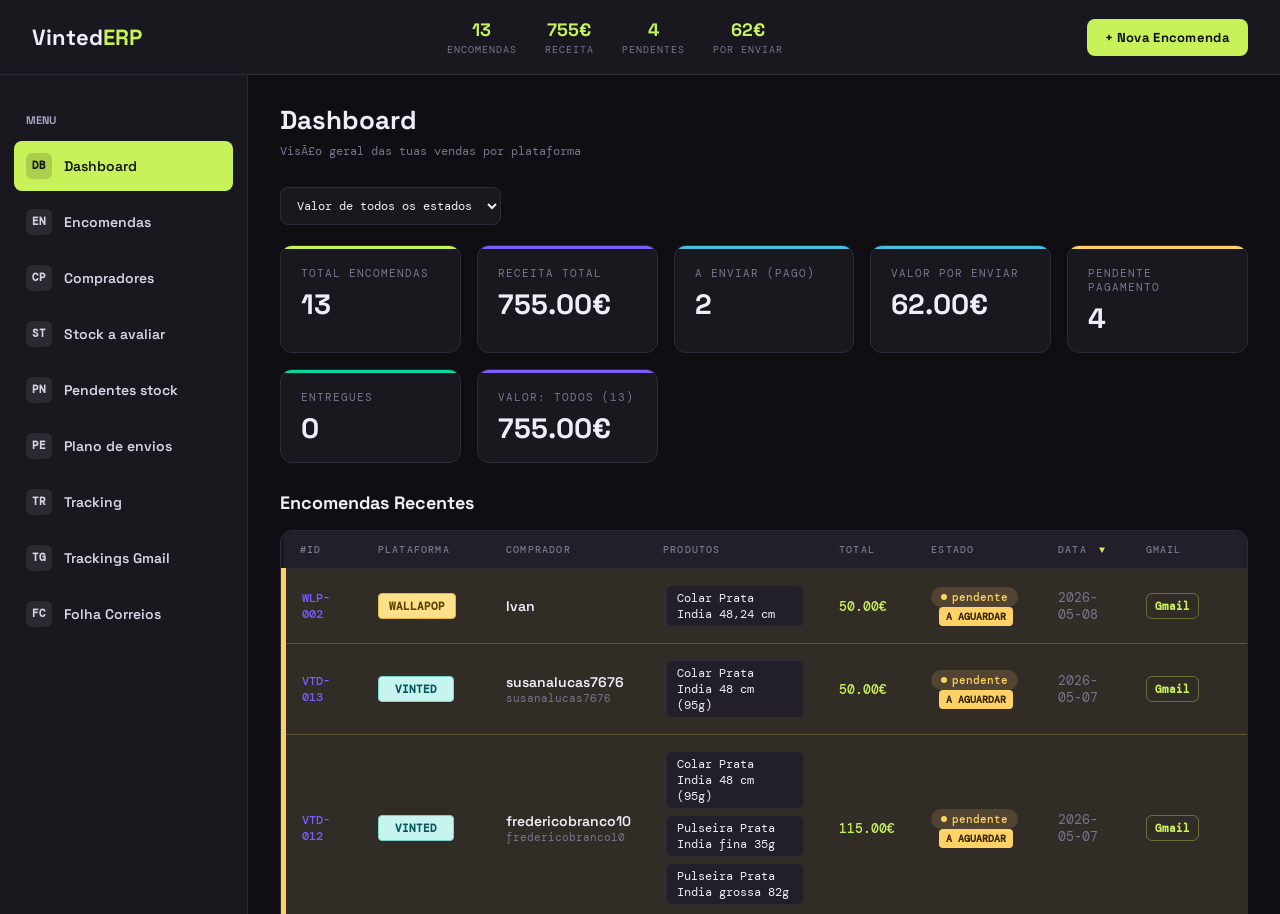
==== commit a6adac0c: "Restore ERP final version and add destination country to index.html" ====
--- a/index.html
+++ b/index.html
@@ -1,4 +1,4 @@
-<!DOCTYPE html>
+﻿<!DOCTYPE html>
 <html lang="pt">
 <head>
 <meta charset="UTF-8">
@@ -60,14 +60,6 @@
     gap: 28px;
   }
 
-  .header-actions {
-    display: flex;
-    align-items: center;
-    gap: 10px;
-    flex-wrap: wrap;
-    justify-content: flex-end;
-  }
-
   .stat-pill {
     display: flex;
     flex-direction: column;
@@ -199,49 +191,6 @@
     font-weight: 700;
   }
 
-  #status-nav-items {
-    display: contents;
-  }
-
-  .nav-status-item {
-    align-items: flex-start;
-    justify-content: space-between;
-    gap: 8px;
-  }
-
-  .nav-status-copy {
-    min-width: 0;
-  }
-
-  .nav-status-title {
-    display: block;
-  }
-
-  .nav-status-meta {
-    display: block;
-    margin-top: 3px;
-    color: var(--muted);
-    font-family: 'DM Mono', monospace;
-    font-size: 10px;
-    font-weight: 500;
-  }
-
-  .nav-item.active .nav-status-meta {
-    color: rgba(15,14,19,0.72);
-  }
-
-  .status-total-chip {
-    flex-shrink: 0;
-    color: var(--accent);
-    font-family: 'DM Mono', monospace;
-    font-size: 11px;
-    font-weight: 700;
-  }
-
-  .nav-item.active .status-total-chip {
-    color: #151515;
-  }
-
   /* MAIN */
   .main {
     flex: 1;
@@ -460,12 +409,8 @@
   .badge-enviado::before { background: var(--blue); }
   .badge-entregue { background: rgba(200,242,90,0.12); color: var(--accent); }
   .badge-entregue::before { background: var(--accent); }
-  .badge-recebido { background: rgba(200,242,90,0.16); color: var(--green); }
-  .badge-recebido::before { background: var(--green); }
   .badge-cancelado { background: rgba(255,92,106,0.1); color: var(--red); }
   .badge-cancelado::before { background: var(--red); }
-  .badge-reservado { background: rgba(124,92,252,0.14); color: #b7a8ff; }
-  .badge-reservado::before { background: var(--accent2); }
 
   .actions { display: flex; gap: 6px; align-items: center; }
 
@@ -1110,10 +1055,6 @@
       border-radius: 8px;
     }
 
-    .nav-status-item {
-      align-items: center;
-    }
-
     .nav-item span:last-child {
       white-space: normal;
       overflow-wrap: anywhere;
@@ -1232,10 +1173,7 @@
       <span class="lbl">Por enviar</span>
     </div>
   </div>
-  <div class="header-actions">
-    <button class="btn btn-ghost" onclick="downloadGithubHtml()">Exportar GitHub</button>
-    <button class="btn btn-primary" onclick="openModal()">+ Nova Encomenda</button>
-  </div>
+  <button class="btn btn-primary" onclick="openModal()">+ Nova Encomenda</button>
 </header>
 
 <div class="app">
@@ -1247,12 +1185,6 @@
     <div class="nav-item" onclick="showPage('orders', this)">
       <span class="nav-icon">EN</span> Encomendas
     </div>
-    <div class="nav-section">Estados</div>
-    <div id="status-nav-items"></div>
-    <div class="nav-item" onclick="showPage('reservas', this)">
-      <span class="nav-icon">RS</span> Reservas / apalavradas
-    </div>
-    <div class="nav-section">Operacao</div>
     <div class="nav-item" onclick="showPage('buyers', this)">
       <span class="nav-icon">CP</span> Compradores
     </div>
@@ -1289,10 +1221,8 @@
           <option value="pendente">Valor pendente</option>
           <option value="pago">Valor pago</option>
           <option value="enviado">Valor enviado</option>
-          <option value="recebido">Valor recebido</option>
           <option value="entregue">Valor entregue</option>
           <option value="cancelado">Valor cancelado</option>
-          <option value="reservado">Valor reservado</option>
         </select>
       </div>
 
@@ -1333,10 +1263,8 @@
           <option value="pendente">Pendente</option>
           <option value="pago">Pago</option>
           <option value="enviado">Enviado</option>
-          <option value="recebido">Recebido</option>
           <option value="entregue">Entregue</option>
           <option value="cancelado">Cancelado</option>
-          <option value="reservado">Reservado</option>
         </select>
         <button class="btn btn-primary" onclick="openModal()">+ Nova</button>
       </div>
@@ -1363,57 +1291,6 @@
       </div>
     </div>
 
-    <!-- ORDER STATUS -->
-    <div class="page" id="page-order-status">
-      <div class="page-title" id="status-page-title">Estado</div>
-      <div class="page-sub" id="status-page-sub">Resumo financeiro por estado da encomenda</div>
-
-      <div class="cards-grid" id="status-kpis"></div>
-
-      <div class="table-wrap">
-        <table>
-          <thead>
-            <tr>
-              <th>#ID</th>
-              <th>Comprador</th>
-              <th>Plataforma</th>
-              <th>Produto</th>
-              <th>Valor unitario</th>
-              <th>Total encomenda</th>
-              <th>Estado</th>
-              <th>Nota / entrave</th>
-            </tr>
-          </thead>
-          <tbody id="status-orders-table"></tbody>
-        </table>
-      </div>
-    </div>
-
-    <!-- RESERVAS -->
-    <div class="page" id="page-reservas">
-      <div class="page-title">Reservas / apalavradas</div>
-      <div class="page-sub">Clientes que ainda dependem de pagamento, confirmacao ou outro desbloqueio antes de finalizar a encomenda</div>
-
-      <div class="cards-grid" id="reservas-kpis"></div>
-
-      <div class="table-wrap">
-        <table>
-          <thead>
-            <tr>
-              <th>Cliente</th>
-              <th>Produto pretendido</th>
-              <th>Valor unitario</th>
-              <th>Total</th>
-              <th>Entrave / circunstancia</th>
-              <th>Estado</th>
-              <th>Data</th>
-            </tr>
-          </thead>
-          <tbody id="reservas-table"></tbody>
-        </table>
-      </div>
-    </div>
-
     <!-- BUYERS -->
     <div class="page" id="page-buyers">
       <div class="page-title">Compradores</div>
@@ -1485,7 +1362,6 @@
               <th>Comprador</th>
               <th>Plataforma</th>
               <th>Valor potencial</th>
-              <th>Estado</th>
               <th>Artigos a avaliar</th>
               <th>Nota / proximo passo</th>
             </tr>
@@ -1526,7 +1402,6 @@
               <th>Comprador</th>
               <th>Produtos</th>
               <th>Total</th>
-              <th>Estado</th>
               <th>Envio</th>
               <th>Etiqueta / instrucoes</th>
               <th>Notas</th>
@@ -1550,7 +1425,6 @@
             <tr>
               <th class="sortable" onclick="setSort('tracking','id')">#ID <span class="sort-arrow" data-sort="tracking:id"></span></th>
               <th class="sortable" onclick="setSort('tracking','buyer')">Comprador <span class="sort-arrow" data-sort="tracking:buyer"></span></th>
-              <th class="sortable" onclick="setSort('tracking','total')">Valor <span class="sort-arrow" data-sort="tracking:total"></span></th>
               <th>Plataforma</th>
               <th>Estado ERP</th>
               <th>Tracking</th>
@@ -1632,10 +1506,8 @@
           <option value="pendente">Pendente</option>
           <option value="pago">Pago</option>
           <option value="enviado">Enviado</option>
-          <option value="recebido">Recebido</option>
           <option value="entregue">Entregue</option>
           <option value="cancelado">Cancelado</option>
-          <option value="reservado">Reservado</option>
         </select>
       </div>
 
@@ -1673,17 +1545,10 @@
 <script>
 // â”€â”€â”€ DATA â”€â”€â”€â”€â”€â”€â”€â”€â”€â”€â”€â”€â”€â”€â”€â”€â”€â”€â”€â”€â”€â”€â”€â”€â”€â”€â”€â”€â”€â”€â”€â”€â”€â”€â”€â”€â”€â”€â”€â”€â”€â”€â”€â”€â”€â”€â”€â”€
 const STORAGE_KEY = 'vinted_orders_reais_2026_05_06';
-const DATASET_VERSION = 'marketplace-online-mobile-export-2026-05-08-supabase-sync-v10';
-const SUPABASE_URL = 'https://rgqoilbnenvkdzcajvrq.supabase.co';
-const SUPABASE_KEY = 'sb_publishable_qGEJ7hAxRStrmIQyBAbm6A_noEk9P__';
-const SUPABASE_TABLE = 'orders';
+const DATASET_VERSION = 'marketplace-online-mobile-export-2026-05-07-tracking-v7';
 let orders = JSON.parse(localStorage.getItem(STORAGE_KEY) || '[]');
-let supabaseReady = false;
-let supabaseSyncTimer = null;
-let supabaseIsSyncing = false;
 let editingId = null;
 let productCount = 0;
-let currentStatusPage = 'pendente';
 const sortState = {
   dashboard: { key: 'date', dir: 'desc' },
   orders: { key: 'date', dir: 'desc' },
@@ -1691,109 +1556,9 @@
   tracking: { key: 'eta', dir: 'asc' }
 };
 
-function save(options = {}) {
+function save() {
   localStorage.setItem(STORAGE_KEY, JSON.stringify(orders));
   localStorage.setItem(STORAGE_KEY + '_version', DATASET_VERSION);
-  if (!options.localOnly) queueSupabaseSync();
-}
-
-function supabaseHeaders(extra = {}) {
-  return {
-    apikey: SUPABASE_KEY,
-    Authorization: `Bearer ${SUPABASE_KEY}`,
-    'Content-Type': 'application/json',
-    ...extra
-  };
-}
-
-function supabaseOrderPayload(order) {
-  return {
-    id: order.id,
-    data: order,
-    status: order.status || '',
-    buyer: order.buyer || '',
-    username: order.username || '',
-    total: Number(order.total || 0),
-    platform: order.platform || order.payment || '',
-    order_date: order.date || '',
-    updated_at: new Date().toISOString()
-  };
-}
-
-async function supabaseFetch(path, options = {}) {
-  const response = await fetch(`${SUPABASE_URL}/rest/v1/${path}`, {
-    ...options,
-    headers: supabaseHeaders(options.headers || {})
-  });
-  if (!response.ok) {
-    const text = await response.text().catch(() => '');
-    throw new Error(`Supabase ${response.status}: ${text || response.statusText}`);
-  }
-  if (response.status === 204) return null;
-  const raw = await response.text();
-  return raw ? JSON.parse(raw) : null;
-}
-
-async function loadOrdersFromSupabase() {
-  const rows = await supabaseFetch(`${SUPABASE_TABLE}?select=data&order=updated_at.desc`);
-  return (rows || []).map(row => row.data).filter(Boolean);
-}
-
-async function upsertOrdersToSupabase(list) {
-  if (!list.length) return;
-  await supabaseFetch(`${SUPABASE_TABLE}?on_conflict=id`, {
-    method: 'POST',
-    headers: { Prefer: 'resolution=merge-duplicates,return=minimal' },
-    body: JSON.stringify(list.map(supabaseOrderPayload))
-  });
-}
-
-async function deleteOrderFromSupabase(id) {
-  if (!supabaseReady || !id) return;
-  await supabaseFetch(`${SUPABASE_TABLE}?id=eq.${encodeURIComponent(id)}`, {
-    method: 'DELETE',
-    headers: { Prefer: 'return=minimal' }
-  });
-}
-
-function queueSupabaseSync() {
-  if (!supabaseReady) return;
-  clearTimeout(supabaseSyncTimer);
-  supabaseSyncTimer = setTimeout(() => syncOrdersToSupabase(), 350);
-}
-
-async function syncOrdersToSupabase() {
-  if (!supabaseReady || supabaseIsSyncing) return;
-  supabaseIsSyncing = true;
-  try {
-    await upsertOrdersToSupabase(orders);
-  } catch (err) {
-    console.error(err);
-    notify('Alteracao guardada neste browser; falhou sync online');
-  } finally {
-    supabaseIsSyncing = false;
-  }
-}
-
-async function initSupabaseSync() {
-  try {
-    const localSeed = Array.isArray(orders) ? [...orders] : [];
-    const remoteOrders = await loadOrdersFromSupabase();
-    supabaseReady = true;
-    if (remoteOrders.length) {
-      orders = remoteOrders;
-      save({ localOnly: true });
-      refreshAll();
-      notify('Dados carregados da Supabase');
-    } else if (localSeed.length) {
-      await upsertOrdersToSupabase(localSeed);
-      notify('Supabase inicializada com as encomendas atuais');
-    }
-  } catch (err) {
-    console.error(err);
-    supabaseReady = false;
-    notify('Modo local: nao foi possivel ligar a Supabase');
-  }
 }
 
 function setSort(table, key) {
@@ -1994,19 +1759,12 @@
 
   if (name === 'dashboard') renderDashboard();
   if (name === 'orders') renderOrders();
-  if (name === 'order-status') renderOrderStatusPage();
-  if (name === 'reservas') renderReservas();
   if (name === 'buyers') renderBuyers();
   if (name === 'stock') renderStockReview();
   if (name === 'unpaid-stock') renderUnpaidStock();
   if (name === 'shipping-plan') renderShippingPlan();
   if (name === 'tracking') renderTracking();
   if (name === 'correios') renderCorreios();
-}
-
-function showStatusPage(status, el) {
-  currentStatusPage = status;
-  showPage('order-status', el);
 }
 
 // â”€â”€â”€ MODAL â”€â”€â”€â”€â”€â”€â”€â”€â”€â”€â”€â”€â”€â”€â”€â”€â”€â”€â”€â”€â”€â”€â”€â”€â”€â”€â”€â”€â”€â”€â”€â”€â”€â”€â”€â”€â”€â”€â”€â”€â”€â”€â”€â”€â”€â”€â”€
@@ -2078,7 +1836,7 @@
   return products;
 }
 
-async function saveOrder() {
+function saveOrder() {
   const buyer = document.getElementById('f-buyer').value.trim();
   if (!buyer) { notify('âš ï¸ Nome do comprador obrigatÃ³rio'); return; }
 
@@ -2088,24 +1846,20 @@
   const total = products.reduce((s, p) => s + p.price, 0);
   const existingOrder = editingId ? orders.find(x => x.id === editingId) : null;
 
-  const newStatus = document.getElementById('f-status').value;
   const order = {
-    ...(existingOrder || {}),
     id: editingId || genId(),
     buyer,
     username: document.getElementById('f-username').value.trim(),
     platform: existingOrder?.platform || existingOrder?.payment || 'Manual',
     payment: existingOrder?.payment || existingOrder?.platform || 'Manual',
     date: document.getElementById('f-date').value,
-    status: newStatus,
+    status: document.getElementById('f-status').value,
     address: document.getElementById('f-address').value.trim(),
     notes: document.getElementById('f-notes').value.trim(),
     products,
     total,
-    gmail: existingOrder?.gmail,
-    statusHistory: existingOrder?.statusHistory || []
+    gmail: existingOrder?.gmail
   };
-  if (existingOrder) recordStatusChange(order, existingOrder.status || '', newStatus, 'edicao manual');
 
   if (editingId) {
     const idx = orders.findIndex(x => x.id === editingId);
@@ -2117,142 +1871,52 @@
   }
 
   save();
-  if (supabaseReady) {
-    try {
-      await upsertOrdersToSupabase([order]);
-    } catch (err) {
-      console.error(err);
-      notify('Encomenda guardada localmente; falhou sync online');
-    }
-  }
   closeModal();
   refreshAll();
 }
 
-async function deleteOrder(id) {
+function deleteOrder(id) {
   if (!confirm('Apagar esta encomenda?')) return;
   orders = orders.filter(x => x.id !== id);
   save();
-  if (supabaseReady) {
-    try {
-      await deleteOrderFromSupabase(id);
-    } catch (err) {
-      console.error(err);
-      notify('Apagada neste browser; falhou sync online');
-    }
-  }
   refreshAll();
-  notify('Encomenda apagada');
-}
-
-const STATUS_OPTIONS = ['pendente','reservado','pago','enviado','recebido','entregue','cancelado'];
-const STATUS_ICONS = {
-  pendente: 'PN',
-  reservado: 'RS',
-  pago: 'PG',
-  enviado: 'EV',
-  recebido: 'RC',
-  entregue: 'ET',
-  cancelado: 'CN'
-};
-const STATUS_DESCRIPTIONS = {
-  pendente: 'A aguardar pagamento ou confirmacao',
-  reservado: 'Apalavrado/reservado sem dinheiro libertado',
-  pago: 'Pago e por enviar',
-  enviado: 'Em transporte',
-  recebido: 'Recebido pelo comprador/ponto de entrega',
-  entregue: 'Finalizado no comprador',
-  cancelado: 'Sem valor ativo'
-};
-
-function statusLabel(status) {
-  const labels = {
-    pendente: 'Pendente',
-    reservado: 'Reservado',
-    pago: 'Pago',
-    enviado: 'Enviado',
-    recebido: 'Recebido',
-    entregue: 'Entregue',
-    cancelado: 'Cancelado'
-  };
-  return labels[status] || (String(status || '').charAt(0).toUpperCase() + String(status || '').slice(1));
-}
-
-function nowIsoLocal() {
-  const d = new Date();
-  const pad = n => String(n).padStart(2, '0');
-  return `${d.getFullYear()}-${pad(d.getMonth() + 1)}-${pad(d.getDate())} ${pad(d.getHours())}:${pad(d.getMinutes())}`;
-}
-
-function recordStatusChange(order, from, to, source) {
-  if (!order || from === to) return;
-  if (!Array.isArray(order.statusHistory)) order.statusHistory = [];
-  order.statusHistory.push({
-    at: nowIsoLocal(),
-    from: from || '',
-    to,
-    source: source || 'ERP'
-  });
-}
-
-function statusHistoryText(order) {
-  const last = Array.isArray(order.statusHistory) ? order.statusHistory[order.statusHistory.length - 1] : null;
-  return last ? `Alterado ${last.at}: ${last.from || 'sem estado'} -> ${last.to}` : 'Sem alteracoes de estado registadas';
-}
-
-async function changeStatus(id, val) {
+  notify('ðŸ—‘ï¸ Encomenda apagada');
+}
+
+function changeStatus(id, val) {
   const o = orders.find(x => x.id === id);
-  if (!o) return;
-  const previous = o.status || '';
-  if (previous === val) return;
-  o.status = val;
-  recordStatusChange(o, previous, val, 'seletor ERP');
-  save();
-  if (supabaseReady) {
-    try {
-      await upsertOrdersToSupabase([o]);
-    } catch (err) {
-      console.error(err);
-      notify('Estado guardado neste browser; falhou sync online');
-    }
-  }
-  refreshAll();
-  notify(`Estado ${id}: ${statusLabel(previous)} -> ${statusLabel(val)}`);
+  if (o) { o.status = val; save(); refreshAll(); }
 }
 
 // â”€â”€â”€ RENDER HELPERS â”€â”€â”€â”€â”€â”€â”€â”€â”€â”€â”€â”€â”€â”€â”€â”€â”€â”€â”€â”€â”€â”€â”€â”€â”€â”€â”€â”€â”€â”€â”€â”€â”€â”€â”€â”€â”€â”€
 function badgeHtml(status) {
-  return `<span class="badge badge-${status}">${statusLabel(status)}</span>`;
+  return `<span class="badge badge-${status}">${status}</span>`;
 }
 
 function urgencyRowClass(order) {
-  if (order.status === 'reservado') return 'row-urgency-pendente';
   if (order.status === 'pago') return 'row-urgency-pago';
   if (order.status === 'pendente') return 'row-urgency-pendente';
   return '';
 }
 
 function urgencyLabelHtml(order) {
-  if (order.status === 'reservado') return '<span class="urgency-label wait">Reservado</span>';
   if (order.status === 'pago') return '<span class="urgency-label ship">Por enviar</span>';
   if (order.status === 'pendente') return '<span class="urgency-label wait">A aguardar</span>';
   return '';
 }
 
-function statusSelect(id, current, order) {
-  return `<select class="status-select" title="${order ? statusHistoryText(order) : 'Alterar estado'}" onchange="changeStatus('${id}', this.value)">
-    ${STATUS_OPTIONS.map(s => `<option value="${s}" ${s===current?'selected':''}>${statusLabel(s)}</option>`).join('')}
+function statusSelect(id, current) {
+  const opts = ['pendente','pago','enviado','entregue','cancelado'];
+  return `<select class="status-select" onchange="changeStatus('${id}', this.value)">
+    ${opts.map(s => `<option value="${s}" ${s===current?'selected':''}>${s}</option>`).join('')}
   </select>`;
 }
 
 function refreshAll() {
   updateHeader();
-  renderStatusNav();
   const active = document.querySelector('.page.active').id.replace('page-','');
   if (active === 'dashboard') renderDashboard();
   if (active === 'orders') renderOrders();
-  if (active === 'order-status') renderOrderStatusPage();
-  if (active === 'reservas') renderReservas();
   if (active === 'buyers') renderBuyers();
   if (active === 'stock') renderStockReview();
   if (active === 'unpaid-stock') renderUnpaidStock();
@@ -2263,7 +1927,7 @@
 
 function updateHeader() {
   const revenue = orders.filter(o => o.status !== 'cancelado').reduce((s,o) => s + o.total, 0);
-  const pending = orders.filter(o => ['pendente','reservado'].includes(o.status)).length;
+  const pending = orders.filter(o => o.status === 'pendente').length;
   const toShipMoney = orders.filter(o => o.status === 'pago').reduce((s,o) => s + o.total, 0);
   document.getElementById('hdr-total').textContent = orders.length;
   document.getElementById('hdr-revenue').textContent = revenue.toFixed(0) + '€';
@@ -2273,34 +1937,13 @@
 }
 
 // â”€â”€â”€ DASHBOARD â”€â”€â”€â”€â”€â”€â”€â”€â”€â”€â”€â”€â”€â”€â”€â”€â”€â”€â”€â”€â”€â”€â”€â”€â”€â”€â”€â”€â”€â”€â”€â”€â”€â”€â”€â”€â”€â”€â”€â”€â”€â”€â”€
-function renderStatusNav() {
-  const el = document.getElementById('status-nav-items');
-  if (!el) return;
-  const activePage = document.querySelector('.page.active')?.id || '';
-  el.innerHTML = STATUS_OPTIONS.map(status => {
-    const list = orders.filter(o => o.status === status);
-    const total = list.reduce((s, o) => s + Number(o.total || 0), 0);
-    const active = activePage === 'page-order-status' && currentStatusPage === status ? ' active' : '';
-    return `
-      <div class="nav-item nav-status-item${active}" onclick="showStatusPage('${status}', this)">
-        <span class="nav-icon">${STATUS_ICONS[status] || status.slice(0,2).toUpperCase()}</span>
-        <span class="nav-status-copy">
-          <span class="nav-status-title">${statusLabel(status)}</span>
-          <span class="nav-status-meta">${list.length} enc. / ${total.toFixed(0)}EUR</span>
-        </span>
-        <span class="status-total-chip">${total.toFixed(0)}EUR</span>
-      </div>
-    `;
-  }).join('');
-}
-
 function renderDashboard() {
   updateHeader();
   const active = orders.filter(o => o.status !== 'cancelado');
   const revenue = active.reduce((s,o) => s + o.total, 0);
   const envios = orders.filter(o => o.status === 'enviado').length;
   const entregues = orders.filter(o => o.status === 'entregue').length;
-  const pendentes = orders.filter(o => ['pendente','reservado'].includes(o.status)).length;
+  const pendentes = orders.filter(o => o.status === 'pendente').length;
   const pagos = orders.filter(o => o.status === 'pago').length;
   const valorPorEnviar = orders.filter(o => o.status === 'pago').reduce((s,o) => s + o.total, 0);
   const selectedStatus = document.getElementById('dashboard-status-total')?.value || '';
@@ -2353,7 +1996,7 @@
       <td><div class="buyer-name">${o.buyer}</div>${o.username ? `<div style="color:var(--muted);font-size:11px;">${o.username}</div>` : ''}</td>
       <td>${o.products.map(p => `<span class="product-tag">${p.name}</span>`).join('')}</td>
       <td class="price">${o.total.toFixed(2)}€</td>
-      <td>${statusSelect(o.id, o.status, o)}${urgencyLabelHtml(o)}</td>
+      <td>${badgeHtml(o.status)}${urgencyLabelHtml(o)}</td>
       <td style="color:var(--muted)">${o.date}</td>
       <td>${gmailLinksHtml(o)}</td>
     </tr>
@@ -2392,7 +2035,7 @@
       <td style="color:var(--muted)">${o.username||'â€”'}</td>
       <td>${o.products.map(p => `<span class="product-tag">${p.name} <span style="color:var(--accent)">${p.price.toFixed(2)}€</span></span>`).join('')}</td>
       <td class="price">${o.total.toFixed(2)}€</td>
-      <td>${statusSelect(o.id, o.status, o)}${urgencyLabelHtml(o)}</td>
+      <td>${statusSelect(o.id, o.status)}${urgencyLabelHtml(o)}</td>
       <td style="color:var(--muted)">${o.date}</td>
       <td>${gmailLinksHtml(o)}</td>
       <td class="notes-cell" title="${o.notes||''}">${o.notes||'â€”'}</td>
@@ -2497,7 +2140,7 @@
 let selectedStockKey = '';
 
 function buildStockRows() {
-  const stockStatuses = ['pendente', 'reservado', 'pago'];
+  const stockStatuses = ['pendente', 'pago'];
   const relevant = orders.filter(o => stockStatuses.includes(o.status));
   const buckets = {};
 
@@ -2551,7 +2194,7 @@
           <div class="stock-detail-meta">
             <span class="order-id">${order.id}</span>
             ${platformBadgeHtml(order)}
-            ${statusSelect(order.id, order.status, order)}
+            ${badgeHtml(order.status)}
             <span style="color:var(--muted); font-size:12px;">${order.date}</span>
           </div>
           <div style="display:grid; grid-template-columns:minmax(160px, 1fr) auto; gap:10px; align-items:start;">
@@ -2612,148 +2255,7 @@
   if (note.includes('alioshop')) return 'Aguardar pagamento em 08/05/2026.';
   if (note.includes('fredericobranco10')) return 'Confirmar prata; se aceitar, finalizar compra por 115 EUR.';
   if (note.includes('susanalucas7676')) return 'Repor/reservar link em 08/05/2026 para pagamento de 50 EUR.';
-  if (note.includes('ivolandia10')) return 'Aguardar chamada/combinacao antes de libertar pagamento.';
   return order.notes || 'Aguardar pagamento/confirmacao.';
-}
-
-function productListHtml(order, withUnitPrice = false) {
-  return (order.products || []).map(p => {
-    const qty = Number(p.qty || 1);
-    const price = Number(p.price || 0);
-    const qtyLabel = qty > 1 ? `${qty}x ` : '';
-    const unit = qty > 1 ? price / qty : price;
-    const priceHtml = withUnitPrice ? ` <span style="color:var(--accent)">${unit.toFixed(2)}EUR/un</span>` : '';
-    return `<span class="product-tag">${qtyLabel}${p.name}${priceHtml}</span>`;
-  }).join('');
-}
-
-function unitValuesHtml(order) {
-  return (order.products || []).map(p => {
-    const qty = Number(p.qty || 1);
-    const price = Number(p.price || 0);
-    const unit = qty > 1 ? price / qty : price;
-    return `<span class="product-tag">${unit.toFixed(2)}EUR${qty > 1 ? ` x ${qty}` : ''}</span>`;
-  }).join('');
-}
-
-function renderOrderStatusPage() {
-  const status = currentStatusPage || 'pendente';
-  const list = orders.filter(o => o.status === status);
-  const total = list.reduce((s, o) => s + Number(o.total || 0), 0);
-  const units = list.reduce((s, o) => s + (o.products || []).reduce((pSum, p) => pSum + Number(p.qty || 1), 0), 0);
-  const avg = list.length ? total / list.length : 0;
-
-  document.getElementById('status-page-title').textContent = `Estado: ${statusLabel(status)}`;
-  document.getElementById('status-page-sub').textContent = STATUS_DESCRIPTIONS[status] || 'Resumo financeiro por estado da encomenda';
-  document.getElementById('status-kpis').innerHTML = `
-    <div class="kpi-card k1">
-      <div class="kpi-label">Encomendas</div>
-      <div class="kpi-val">${list.length}</div>
-    </div>
-    <div class="kpi-card k2">
-      <div class="kpi-label">Total neste estado</div>
-      <div class="kpi-val">${total.toFixed(2)}EUR</div>
-    </div>
-    <div class="kpi-card k3">
-      <div class="kpi-label">Unidades/artigos</div>
-      <div class="kpi-val">${units}</div>
-    </div>
-    <div class="kpi-card k4">
-      <div class="kpi-label">Media por encomenda</div>
-      <div class="kpi-val">${avg.toFixed(2)}EUR</div>
-    </div>
-  `;
-
-  const tb = document.getElementById('status-orders-table');
-  if (!list.length) {
-    tb.innerHTML = `<tr><td colspan="8"><div class="empty"><div class="empty-text">Nao ha encomendas em ${statusLabel(status).toLowerCase()}</div></div></td></tr>`;
-    renderStatusNav();
-    return;
-  }
-
-  tb.innerHTML = sortOrders(list, 'orders').map(o => `
-    <tr class="${urgencyRowClass(o)}">
-      <td class="order-id">${o.id}</td>
-      <td><div class="buyer-name">${o.buyer}</div>${o.username ? `<div style="color:var(--muted);font-size:11px;">${o.username}</div>` : ''}</td>
-      <td>${platformBadgeHtml(o)}</td>
-      <td>${productListHtml(o, true)}</td>
-      <td>${unitValuesHtml(o)}</td>
-      <td class="price">${Number(o.total || 0).toFixed(2)}EUR</td>
-      <td>${statusSelect(o.id, o.status, o)}</td>
-      <td class="notes-cell" style="max-width:360px;" title="${o.notes || ''}">${o.status === 'pendente' || o.status === 'reservado' ? pendingNextStep(o) : (o.notes || '-')}</td>
-    </tr>
-  `).join('') + `
-    <tr>
-      <td colspan="5" style="text-align:right;font-weight:800;">Total ${statusLabel(status)}</td>
-      <td class="price" style="font-weight:800;">${total.toFixed(2)}EUR</td>
-      <td colspan="2"></td>
-    </tr>
-  `;
-  renderStatusNav();
-}
-
-function isReservationOrder(order) {
-  if (order.status === 'reservado') return true;
-  if (order.status !== 'pendente') return false;
-  const text = normalizeText(`${order.buyer || ''} ${order.username || ''} ${order.address || ''} ${order.notes || ''}`);
-  return [
-    'reserv',
-    'apalavr',
-    'pagamento previsto',
-    'sem pagamento',
-    'ainda nao',
-    'so na',
-    'receber',
-    'confirmar',
-    'potencial cliente',
-    'liga',
-    'link sera reposto'
-  ].some(token => text.includes(token));
-}
-
-function renderReservas() {
-  const list = orders.filter(isReservationOrder);
-  const total = list.reduce((s, o) => s + Number(o.total || 0), 0);
-  const clients = new Set(list.map(o => (o.buyer || '').toLowerCase())).size;
-
-  document.getElementById('reservas-kpis').innerHTML = `
-    <div class="kpi-card k1">
-      <div class="kpi-label">Clientes em espera</div>
-      <div class="kpi-val">${clients}</div>
-    </div>
-    <div class="kpi-card k2">
-      <div class="kpi-label">Total apalavrado</div>
-      <div class="kpi-val">${total.toFixed(2)}EUR</div>
-    </div>
-    <div class="kpi-card k4">
-      <div class="kpi-label">Encomendas</div>
-      <div class="kpi-val">${list.length}</div>
-    </div>
-  `;
-
-  const tb = document.getElementById('reservas-table');
-  if (!list.length) {
-    tb.innerHTML = '<tr><td colspan="7"><div class="empty"><div class="empty-text">Sem reservas ou vendas apalavradas neste momento</div></div></td></tr>';
-    return;
-  }
-
-  tb.innerHTML = sortOrders(list, 'orders').map(o => `
-    <tr class="${urgencyRowClass(o)}">
-      <td><div class="buyer-name">${o.buyer}</div>${o.username ? `<div style="color:var(--muted);font-size:11px;">${o.username}</div>` : ''}</td>
-      <td>${productListHtml(o, true)}</td>
-      <td>${unitValuesHtml(o)}</td>
-      <td class="price">${Number(o.total || 0).toFixed(2)}EUR</td>
-      <td class="notes-cell" style="max-width:420px;" title="${o.notes || ''}">${pendingNextStep(o)}</td>
-      <td>${statusSelect(o.id, o.status, o)}</td>
-      <td style="color:var(--muted)">${o.date}</td>
-    </tr>
-  `).join('') + `
-    <tr>
-      <td colspan="3" style="text-align:right;font-weight:800;">Total da seccao</td>
-      <td class="price" style="font-weight:800;">${total.toFixed(2)}EUR</td>
-      <td colspan="3"></td>
-    </tr>
-  `;
 }
 
 function stockSummaryForOrders(list) {
@@ -2775,7 +2277,7 @@
 }
 
 function renderUnpaidStock() {
-  const list = orders.filter(o => ['pendente','reservado'].includes(o.status));
+  const list = orders.filter(o => o.status === 'pendente');
   const total = list.reduce((s, o) => s + o.total, 0);
   const summary = stockSummaryForOrders(list);
 
@@ -2805,7 +2307,7 @@
 
   const tb = document.getElementById('unpaid-stock-table');
   if (!list.length) {
-    tb.innerHTML = '<tr><td colspan="7"><div class="empty"><div class="empty-text">Nao ha encomendas pendentes</div></div></td></tr>';
+    tb.innerHTML = '<tr><td colspan="6"><div class="empty"><div class="empty-text">Nao ha encomendas pendentes</div></div></td></tr>';
     return;
   }
 
@@ -2815,7 +2317,6 @@
       <td><div class="buyer-name">${o.buyer}</div>${o.username ? `<div style="color:var(--muted);font-size:11px;">${o.username}</div>` : ''}</td>
       <td>${platformBadgeHtml(o)}</td>
       <td class="price">${o.total.toFixed(2)}€</td>
-      <td>${statusSelect(o.id, o.status, o)}</td>
       <td>${(o.products || []).map(p => `<span class="product-tag">${p.qty && p.qty > 1 ? p.qty + 'x ' : ''}${p.name}</span>`).join('')}</td>
       <td class="notes-cell" style="max-width:360px;" title="${o.notes || ''}">${pendingNextStep(o)}</td>
     </tr>
@@ -2850,7 +2351,7 @@
 
   const tb = document.getElementById('shipping-plan-table');
   if (!list.length) {
-    tb.innerHTML = '<tr><td colspan="9"><div class="empty"><div class="empty-text">Nao ha encomendas pagas por enviar</div></div></td></tr>';
+    tb.innerHTML = '<tr><td colspan="8"><div class="empty"><div class="empty-text">Nao ha encomendas pagas por enviar</div></div></td></tr>';
     return;
   }
 
@@ -2861,7 +2362,6 @@
       <td><div class="buyer-name">${o.buyer}</div>${o.username ? `<div style="color:var(--muted);font-size:11px;">${o.username}</div>` : ''}</td>
       <td>${(o.products || []).map(p => `<span class="product-tag">${p.qty && p.qty > 1 ? p.qty + 'x ' : ''}${p.name}</span>`).join('')}</td>
       <td class="price">${o.total.toFixed(2)}€</td>
-      <td>${statusSelect(o.id, o.status, o)}</td>
       <td><span class="route-pill">${o.address || 'Confirmar envio'}</span>${o.tracking ? `<div style="margin-top:5px;">${trackingLinkHtml(o)}</div>` : ''}</td>
       <td>${labelActionHtml(o)}</td>
       <td class="notes-cell" style="max-width:280px;" title="${o.notes || ''}">${o.notes || '—'}</td>
@@ -2871,10 +2371,9 @@
 
 // TRACKING
 function renderTracking() {
-  const list = orders.filter(o => ['enviado', 'recebido', 'entregue'].includes(o.status) || o.trackingInfo);
-  const travellingOrders = list.filter(o => !['recebido', 'entregue'].includes(o.status));
+  const list = orders.filter(o => ['enviado', 'entregue'].includes(o.status) || o.trackingInfo);
+  const travellingOrders = list.filter(o => o.status !== 'entregue');
   const inTransit = travellingOrders.length;
-  const received = list.filter(o => o.status === 'recebido').length;
   const delivered = list.filter(o => o.status === 'entregue').length;
   const withEmailUpdate = list.filter(o => o.trackingInfo?.sourceEmailId).length;
   const travellingValue = travellingOrders.reduce((sum, o) => sum + Number(o.total || 0), 0);
@@ -2889,9 +2388,6 @@
     } else if (trackingSort.key === 'buyer') {
       av = (a.buyer || '').toLowerCase();
       bv = (b.buyer || '').toLowerCase();
-    } else if (trackingSort.key === 'total') {
-      av = Number(a.total || 0);
-      bv = Number(b.total || 0);
     } else if (trackingSort.key === 'destinationCountry') {
       av = destinationCountry(a).toLowerCase();
       bv = destinationCountry(b).toLowerCase();
@@ -2914,10 +2410,6 @@
       <div class="kpi-val">${inTransit}</div>
     </div>
     <div class="kpi-card k5">
-      <div class="kpi-label">Recebidos</div>
-      <div class="kpi-val">${received}</div>
-    </div>
-    <div class="kpi-card k5">
       <div class="kpi-label">Entregues</div>
       <div class="kpi-val">${delivered}</div>
     </div>
@@ -2939,7 +2431,7 @@
   const tb = document.getElementById('tracking-table');
   const revolutTb = document.getElementById('revolut-forecast-table');
   if (!list.length) {
-    tb.innerHTML = '<tr><td colspan="11"><div class="empty"><div class="empty-text">Ainda nao ha encomendas enviadas para acompanhar</div></div></td></tr>';
+    tb.innerHTML = '<tr><td colspan="10"><div class="empty"><div class="empty-text">Ainda nao ha encomendas enviadas para acompanhar</div></div></td></tr>';
     if (revolutTb) revolutTb.innerHTML = '<tr><td colspan="7"><div class="empty"><div class="empty-text">Sem previsao de entrada Revolut</div></div></td></tr>';
     return;
   }
@@ -2950,12 +2442,11 @@
       <tr>
         <td class="order-id">${o.id}</td>
         <td><div class="buyer-name">${o.buyer}</div>${o.username ? `<div style="color:var(--muted);font-size:11px;">${o.username}</div>` : ''}</td>
-        <td class="price">${Number(o.total || 0).toFixed(2)}â‚¬</td>
         <td>${platformBadgeHtml(o)}</td>
-        <td>${statusSelect(o.id, o.status, o)}</td>
+        <td>${badgeHtml(o.status)}</td>
         <td>${trackingLinkHtml(o)}</td>
         <td>${destinationCountryHtml(o)}</td>
-        <td>${info.statusText || (o.status === 'recebido' ? 'Recebido' : (o.status === 'entregue' ? 'Entregue' : 'Sem update'))}</td>
+        <td>${info.statusText || (o.status === 'entregue' ? 'Entregue' : 'Sem update')}</td>
         <td>${info.expectedDelivery || 'Sem estimativa'}</td>
         <td>${info.product || productNames(o)}</td>
         <td>${info.sourceEmailId ? `<a class="mail-link" target="_blank" rel="noopener" href="${gmailMessageUrl(info.sourceEmailId)}">${info.sourceLabel || 'Email'}</a>` : gmailLinksHtml(o)}</td>
@@ -2963,7 +2454,7 @@
     `;
   }).join('');
 
-  const revolutRows = sortedList.filter(o => !['recebido', 'entregue'].includes(o.status));
+  const revolutRows = sortedList.filter(o => o.status !== 'entregue');
   if (revolutTb) {
     const revolutTotal = revolutRows.reduce((sum, o) => sum + Number(o.total || 0), 0);
     revolutTb.innerHTML = revolutRows.map(o => {
@@ -2978,7 +2469,7 @@
           <td><div class="buyer-name">${o.buyer}</div></td>
           <td>${info.product || productNames(o)}</td>
           <td class="price">${Number(o.total || 0).toFixed(2)}€</td>
-          <td>${statusSelect(o.id, o.status, o)}</td>
+          <td>${badgeHtml(o.status)}</td>
         </tr>
       `;
     }).join('') + `
@@ -3012,7 +2503,7 @@
         <div style="text-align:right;">
           <div class="order-id">${o.id}</div>
           <div style="color:var(--muted); font-size:12px; margin-top:2px;">${o.date}</div>
-          <div style="margin-top:4px;">${statusSelect(o.id, o.status, o)}</div>
+          <div style="margin-top:4px;">${badgeHtml(o.status)}</div>
           <div style="margin-top:8px;">${gmailLinksHtml(o)}</div>
         </div>
       </div>
@@ -3067,68 +2558,13 @@
   setTimeout(() => el.classList.remove('show'), 2500);
 }
 
-function downloadTextFile(filename, content, type = 'text/plain') {
-  const blob = new Blob([content], { type });
-  const url = URL.createObjectURL(blob);
-  const a = document.createElement('a');
-  a.href = url;
-  a.download = filename;
-  document.body.appendChild(a);
-  a.click();
-  a.remove();
-  URL.revokeObjectURL(url);
-}
-
-async function downloadGithubHtml() {
-  const stamp = new Date().toISOString().slice(0, 16).replace(/[-:T]/g, '');
-  const dataset = JSON.stringify(orders, null, 4);
-  try {
-    const response = await fetch(window.location.href, { cache: 'no-store' });
-    let html = await response.text();
-    const version = `marketplace-online-mobile-export-${stamp}-local-status-sync`;
-    html = html.replace(/const DATASET_VERSION = '[^']+';/, `const DATASET_VERSION = 'marketplace-online-mobile-export-2026-05-08-supabase-sync-v10';`);
-    html = html.replace(/const realOrders = \[[\s\S]*?\n\];\n\n  orders = realOrders;/, `const realOrders = ${dataset};\n\n  orders = realOrders;`);
-    downloadTextFile('vinted-erp-real-github-ready.html', html, 'text/html;charset=utf-8');
-    notify('HTML exportado com estados atuais para publicar no GitHub');
-  } catch (err) {
-    downloadTextFile(`vinted-orders-${stamp}.json`, dataset, 'application/json;charset=utf-8');
-    notify('Dataset exportado; o browser bloqueou a leitura do HTML local');
-  }
-}
-
 // â”€â”€â”€ INIT â”€â”€â”€â”€â”€â”€â”€â”€â”€â”€â”€â”€â”€â”€â”€â”€â”€â”€â”€â”€â”€â”€â”€â”€â”€â”€â”€â”€â”€â”€â”€â”€â”€â”€â”€â”€â”€â”€â”€â”€â”€â”€â”€â”€â”€â”€â”€â”€â”€
 updateHeader();
-renderStatusNav();
 renderDashboard();
 
 // Dados reais extraidos do Gmail Vinted e Wallapop em 06/05/2026.
 if (!orders.length || localStorage.getItem('vinted_orders_dataset_version') !== DATASET_VERSION) {
   const realOrders = [
-    {
-        "id": "VTD-014",
-        "date": "2026-05-08",
-        "buyer": "Ivo",
-        "username": "ivolandia10",
-        "email": "ivolandia10@vinted.local",
-        "phone": "910557818",
-        "address": "Vinted - potencial cliente; ligar domingo a caminho de Almada",
-        "products": [
-            {
-                "name": "Pulseira Prata Indiana 82g",
-                "qty": 1,
-                "price": 50
-            }
-        ],
-        "total": 50,
-        "status": "pendente",
-        "payment": "Vinted",
-        "platform": "Vinted",
-        "tracking": "",
-        "notes": "Lead adicionado a partir de screenshot Vinted em 08/05/2026. Utilizador ivolandia10; nome indicado: Ivo; telefone: 910557818. Produto: Pulseira Prata Indiana 82g, 50,00 EUR; subtotal comprador 53,20 EUR. Disse que no domingo, 10/05/2026, quando estiver a caminho de Almada, liga para combinar, por volta das 15h ou 16h. Potencial cliente com boa taxa de conversao; sem pagamento/etiqueta ainda.",
-        "gmail": {
-            "query": "from:no-reply@vinted.pt ivolandia10 \"Pulseira Prata Indiana 82g\""
-        }
-    },
     {
         "id": "VTD-013",
         "date": "2026-05-07",
@@ -3221,6 +2657,30 @@
         "notes": "Encomenda adicionada a partir de screenshot Vinted em 07/05/2026. Pagamento previsto para 08/05/2026. Conjunto: 4 artigos; total vendedor 165,00 EUR; subtotal para comprador 173,95 EUR. Sem email de venda/etiqueta ainda. Alioshop cre receber amanha, 08/05/2026, e devera fazer o pagamento nessa altura.",
         "gmail": {
             "query": "from:no-reply@vinted.pt \"4 artigos\" \"165,00\""
+        }
+    },
+    {
+        "id": "WLP-002",
+        "date": "2026-05-08",
+        "buyer": "Ivan",
+        "email": "ivan@wallapop.local",
+        "phone": "",
+        "address": "Wallapop - enviar a partir de um ponto de entrega",
+        "products": [
+            {
+                "name": "Colar Prata India 48,24 cm",
+                "qty": 1,
+                "price": 50
+            }
+        ],
+        "total": 50,
+        "status": "pendente",
+        "payment": "Wallapop",
+        "platform": "Wallapop",
+        "tracking": "",
+        "notes": "Fonte Wallapop: confirmacao de venda em 08/05/2026. Dinheiro fica congelado e seguro ate confirmacao do comprador. Enviar a partir de ponto de entrega. Sem etiqueta/tracking no email.",
+        "gmail": {
+            "query": "from:info@wallapop.com Ivan \"Colar Prata\" \"50,00\""
         }
     },
     {
@@ -3523,27 +2983,12 @@
     }
 ];
 
-  const savedOrders = Array.isArray(orders) ? orders : [];
-  const savedById = Object.fromEntries(savedOrders.map(o => [o.id, o]));
-  orders = realOrders.map(order => {
-    const saved = savedById[order.id];
-    return saved ? {
-      ...order,
-      status: saved.status || order.status,
-      statusHistory: saved.statusHistory || order.statusHistory || []
-    } : order;
-  });
-  savedOrders
-    .filter(saved => saved.id && !orders.some(order => order.id === saved.id))
-    .forEach(saved => orders.push(saved));
+  orders = realOrders;
   localStorage.setItem(STORAGE_KEY, JSON.stringify(orders));
   localStorage.setItem('vinted_orders_dataset_version', DATASET_VERSION);
   updateHeader();
-  renderStatusNav();
   renderDashboard();
 }
-
-initSupabaseSync();
 </script>
 </body>
 </html>
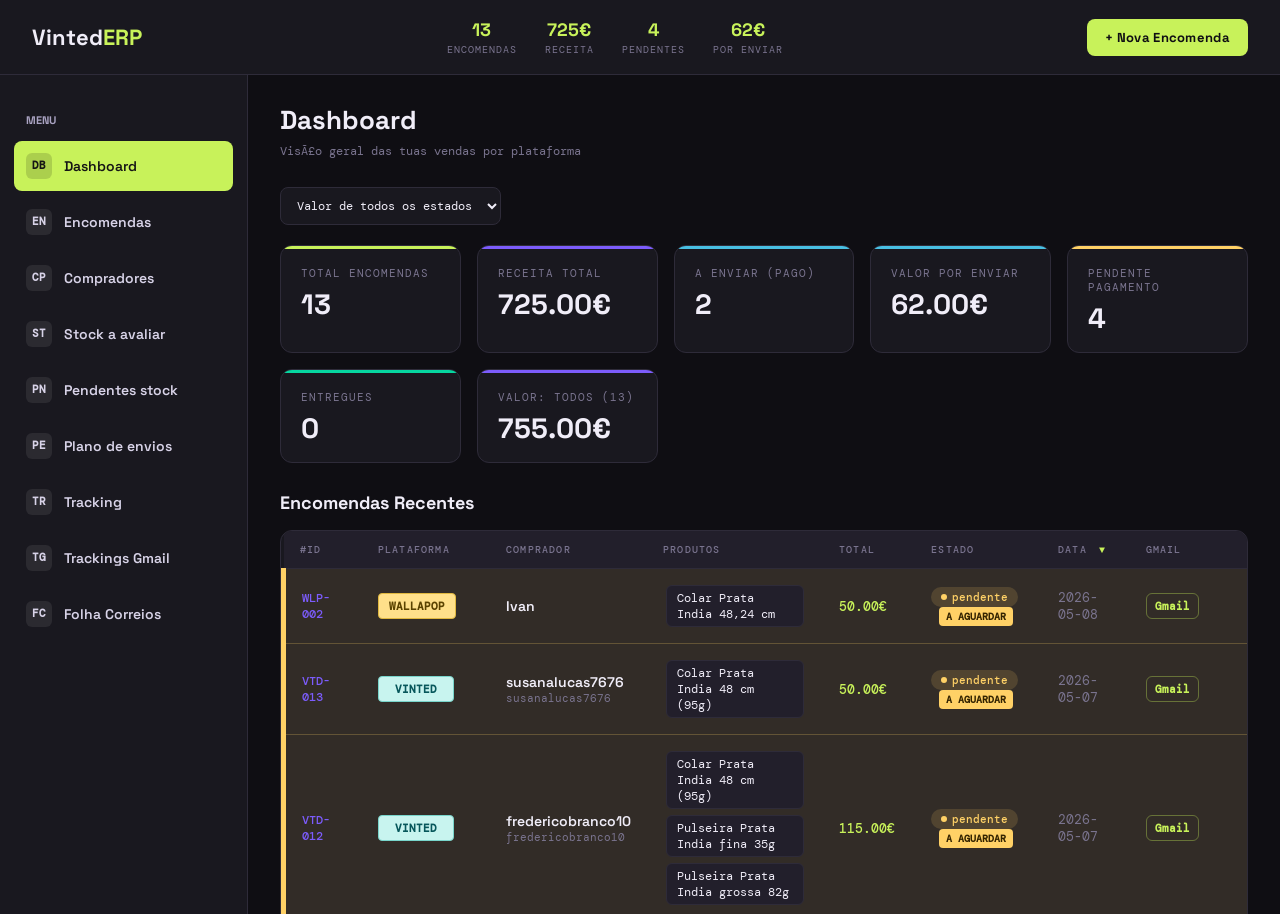
==== commit fb21ef6a: "Atualiza ERP com disputa Vinted e etiqueta Wallapop" ====
--- a/index.html
+++ b/index.html
@@ -746,6 +746,75 @@
   .kpi-card.k4::before { background: var(--yellow); }
   .kpi-card.k5::before { background: var(--green); }
 
+  .revolut-alert {
+    display: none;
+    border: 1px solid rgba(200,242,90,0.42);
+    border-left: 5px solid var(--accent);
+    border-radius: var(--radius);
+    background: linear-gradient(90deg, rgba(200,242,90,0.15), rgba(124,92,252,0.08));
+    padding: 16px 18px;
+    margin: 0 0 22px;
+  }
+
+  .revolut-alert.show {
+    display: block;
+  }
+
+  .revolut-alert-head {
+    display: flex;
+    align-items: flex-start;
+    justify-content: space-between;
+    gap: 16px;
+    margin-bottom: 12px;
+  }
+
+  .revolut-alert-title {
+    font-family: 'Space Grotesk', sans-serif;
+    font-size: 17px;
+    font-weight: 800;
+  }
+
+  .revolut-alert-sub {
+    color: var(--muted);
+    font-size: 12px;
+    margin-top: 4px;
+  }
+
+  .revolut-alert-total {
+    font-family: 'Space Grotesk', sans-serif;
+    font-size: 24px;
+    font-weight: 800;
+    color: var(--accent);
+    white-space: nowrap;
+  }
+
+  .revolut-alert-list {
+    display: grid;
+    gap: 8px;
+  }
+
+  .revolut-alert-item {
+    display: grid;
+    grid-template-columns: minmax(70px, 90px) minmax(120px, 1fr) minmax(100px, 160px) minmax(80px, 110px) minmax(70px, 90px);
+    gap: 12px;
+    align-items: center;
+    border: 1px solid rgba(255,255,255,0.08);
+    border-radius: 8px;
+    background: rgba(15,14,19,0.52);
+    padding: 10px 12px;
+  }
+
+  .revolut-alert-item strong {
+    font-family: 'Space Grotesk', sans-serif;
+  }
+
+  .revolut-alert-when {
+    color: var(--accent);
+    font-weight: 800;
+    text-transform: uppercase;
+    font-size: 11px;
+  }
+
   .kpi-label {
     font-size: 11px;
     text-transform: uppercase;
@@ -1227,6 +1296,8 @@
       </div>
 
       <div class="cards-grid" id="kpi-grid"></div>
+
+      <div class="revolut-alert" id="dashboard-revolut-alert"></div>
 
       <div class="page-title" style="font-size:18px; margin-bottom:16px;">Encomendas Recentes</div>
       <div class="table-wrap">
@@ -1418,6 +1489,8 @@
       <div class="page-sub">Acompanhamento das encomendas ja enviadas com informacao recolhida dos emails Vinted</div>
 
       <div class="cards-grid" id="tracking-kpis"></div>
+
+      <div class="revolut-alert" id="tracking-revolut-alert"></div>
 
       <div class="table-wrap">
         <table>
@@ -1545,7 +1618,7 @@
 <script>
 // â”€â”€â”€ DATA â”€â”€â”€â”€â”€â”€â”€â”€â”€â”€â”€â”€â”€â”€â”€â”€â”€â”€â”€â”€â”€â”€â”€â”€â”€â”€â”€â”€â”€â”€â”€â”€â”€â”€â”€â”€â”€â”€â”€â”€â”€â”€â”€â”€â”€â”€â”€â”€
 const STORAGE_KEY = 'vinted_orders_reais_2026_05_06';
-const DATASET_VERSION = 'marketplace-online-mobile-export-2026-05-07-tracking-v7';
+const DATASET_VERSION = 'marketplace-online-mobile-export-2026-05-08-disputa-etiqueta-v8';
 let orders = JSON.parse(localStorage.getItem(STORAGE_KEY) || '[]');
 let editingId = null;
 let productCount = 0;
@@ -1619,9 +1692,82 @@
   return next;
 }
 
+function startOfDay(date) {
+  if (!(date instanceof Date) || Number.isNaN(date.getTime())) return null;
+  return new Date(date.getFullYear(), date.getMonth(), date.getDate());
+}
+
+function rangesOverlap(aStart, aEnd, bStart, bEnd) {
+  return aStart <= bEnd && aEnd >= bStart;
+}
+
 function trackingEta(order) {
   const info = order.trackingInfo || {};
   return parseExpectedDeliveryRange(info.expectedDelivery || '');
+}
+
+function revolutArrivalAlerts() {
+  const today = startOfDay(new Date());
+  const tomorrow = addDays(today, 1);
+  return orders
+    .filter(o => o.status === 'enviado')
+    .map(o => {
+      const eta = trackingEta(o);
+      if (!eta) return null;
+      const start = startOfDay(eta.start);
+      const end = startOfDay(eta.end);
+      if (!rangesOverlap(start, end, today, tomorrow)) return null;
+      const when = rangesOverlap(start, end, today, today) ? 'Hoje' : 'Amanha';
+      return { order: o, eta, when };
+    })
+    .filter(Boolean)
+    .sort((a, b) => a.eta.end - b.eta.end);
+}
+
+function renderRevolutAlertPanel(id) {
+  const el = document.getElementById(id);
+  if (!el) return;
+  const alerts = revolutArrivalAlerts();
+  if (!alerts.length) {
+    el.classList.remove('show');
+    el.innerHTML = '';
+    return;
+  }
+
+  const total = alerts.reduce((sum, item) => sum + Number(item.order.total || 0), 0);
+  el.classList.add('show');
+  el.innerHTML = `
+    <div class="revolut-alert-head">
+      <div>
+        <div class="revolut-alert-title">Transferencia Revolut prevista entre hoje e amanha</div>
+        <div class="revolut-alert-sub">Calculado pelas encomendas enviadas cuja estimativa de chegada ao destino cruza hoje ou amanha.</div>
+      </div>
+      <div class="revolut-alert-total">${total.toFixed(2)}€</div>
+    </div>
+    <div class="revolut-alert-list">
+      ${alerts.map(({ order, eta, when }) => `
+        <div class="revolut-alert-item">
+          <span class="order-id">${order.id}</span>
+          <strong>${order.buyer}</strong>
+          <span>${formatDatePt(eta.start)} - ${formatDatePt(eta.end)}</span>
+          <span class="price">${Number(order.total || 0).toFixed(2)}€</span>
+          <span class="revolut-alert-when">${when}</span>
+        </div>
+      `).join('')}
+    </div>
+  `;
+}
+
+function notifyRevolutAlertsOnce() {
+  const alerts = revolutArrivalAlerts();
+  if (!alerts.length) return;
+  const todayKey = startOfDay(new Date()).toISOString().slice(0, 10);
+  const alertKey = alerts.map(item => item.order.id).join('|');
+  const storageKey = `vinted_revolut_alert_${todayKey}_${alertKey}`;
+  if (localStorage.getItem(storageKey)) return;
+  const total = alerts.reduce((sum, item) => sum + Number(item.order.total || 0), 0);
+  notify(`Revolut: ${total.toFixed(2)}€ devera cair entre hoje e amanha`);
+  localStorage.setItem(storageKey, '1');
 }
 
 function trackingEtaSortValue(order) {
@@ -1981,6 +2127,8 @@
       <div class="kpi-val">${selectedStatusValue.toFixed(2)}€</div>
     </div>
   `;
+  renderRevolutAlertPanel('dashboard-revolut-alert');
+  notifyRevolutAlertsOnce();
 
   const recent = sortOrders(orders, 'dashboard').slice(0, 8);
   const tb = document.getElementById('dash-table');
@@ -2426,6 +2574,8 @@
       <div class="kpi-val">${revolutForecastValue.toFixed(2)}€</div>
     </div>
   `;
+  renderRevolutAlertPanel('tracking-revolut-alert');
+  notifyRevolutAlertsOnce();
 
   updateSortIndicators('tracking');
   const tb = document.getElementById('tracking-table');
@@ -2700,9 +2850,9 @@
         "total": 50,
         "status": "enviado",
         "payment": "Wallapop",
-        "tracking": "DD415456101PT",
+        "tracking": "DD4177470208PT",
         "destinationCountry": "Espanha",
-        "notes": "Fonte Gmail Wallapop: venda 19dfbd0cbfac12d3; confirmacao/instrucoes 19dfbde4f62c95c5. Tracking CTT Expresso DD4115456101P lido da etiqueta Wallapop enviada em 07/05/2026; destino Madrid, Espanha. Update Wallapop screenshot: a empresa de transporte tem o pacote; codigo de envio CTT DD415456101PT.",
+        "notes": "Fonte Gmail Wallapop: venda 19dfbd0cbfac12d3; confirmacao/instrucoes 19dfbde4f62c95c5. Tracking anterior DD4115456101P/DD415456101PT substituido por etiqueta atualizada em 08/05/2026: DD4177470208PT. Destinatario Ivan Hernandez, Avenida De La Gavia 967-B, 28051 Madrid, Espanha. Etiqueta indica rota Para Alemanha 19E 1/1 e conteudo: objetos, permanente.",
         "gmail": {
             "saleEmailId": "19dfbd0cbfac12d3",
             "labelEmailId": "19dfbde4f62c95c5",
@@ -2714,10 +2864,10 @@
         "trackingInfo": {
             "sourceEmailId": "",
             "sourceLabel": "Screenshot Wallapop",
-            "statusText": "A empresa de transporte tem o pacote",
-            "expectedDelivery": "A acompanhar no CTT",
+            "statusText": "Etiqueta atualizada",
+            "expectedDelivery": "A acompanhar por DD4177470208PT",
             "product": "Pulseira Prata India 82g",
-            "source": "Screenshot Wallapop fornecido em 07/05/2026 18:48"
+            "source": "Etiqueta fornecida em screenshot em 08/05/2026"
         }
     },
     {
@@ -2901,10 +3051,10 @@
             }
         ],
         "total": 30,
-        "status": "enviado",
+        "status": "cancelado",
         "payment": "Vinted",
         "tracking": "09866096841879J",
-        "notes": "Fonte Gmail: venda 19ddb471e3ff4044; etiqueta 19de37ca3943491f. Vinted order ID 19493964822. Prazo etiqueta: 07/05/2026, 09h00.",
+        "notes": "Fonte Gmail: venda 19ddb471e3ff4044; etiqueta 19de37ca3943491f. Vinted order ID 19493964822. Disputa Vinted em 08/05/2026 por tamanho errado: comprador indica que o artigo foi descrito como 22 cm mas mede 26 cm, fica demasiado grande e escorrega do pulso. Resolucao apresentada: preco do pedido 30,00 EUR, reembolso total -30,00 EUR, receberas 0,00 EUR.",
         "gmail": {
             "saleEmailId": "19ddb471e3ff4044",
             "labelEmailId": "19de37ca3943491f",
@@ -2914,10 +3064,19 @@
         "platform": "Vinted",
         "trackingInfo": {
             "sourceEmailId": "19df9850d92b215e",
-            "statusText": "A caminho do comprador",
-            "expectedDelivery": "Mai 07 - Mai 08",
+            "sourceLabel": "Screenshot Vinted",
+            "statusText": "Disputa por tamanho errado",
+            "expectedDelivery": "Reembolso total 30,00 EUR; receberas 0,00 EUR",
             "product": "Pulseira prata indiana",
-            "source": "Email Vinted de 05/05/2026 16:38"
+            "source": "Screenshot Vinted de detalhes do problema fornecido em 08/05/2026"
+        },
+        "disputeInfo": {
+            "date": "2026-05-08",
+            "reason": "Tamanho errado",
+            "buyerMessage": "Comprador indica que foi informado 22 cm, mas a pulseira mede 26 cm e fica demasiado grande.",
+            "orderPrice": 30,
+            "refund": -30,
+            "sellerReceives": 0
         }
     },
     {
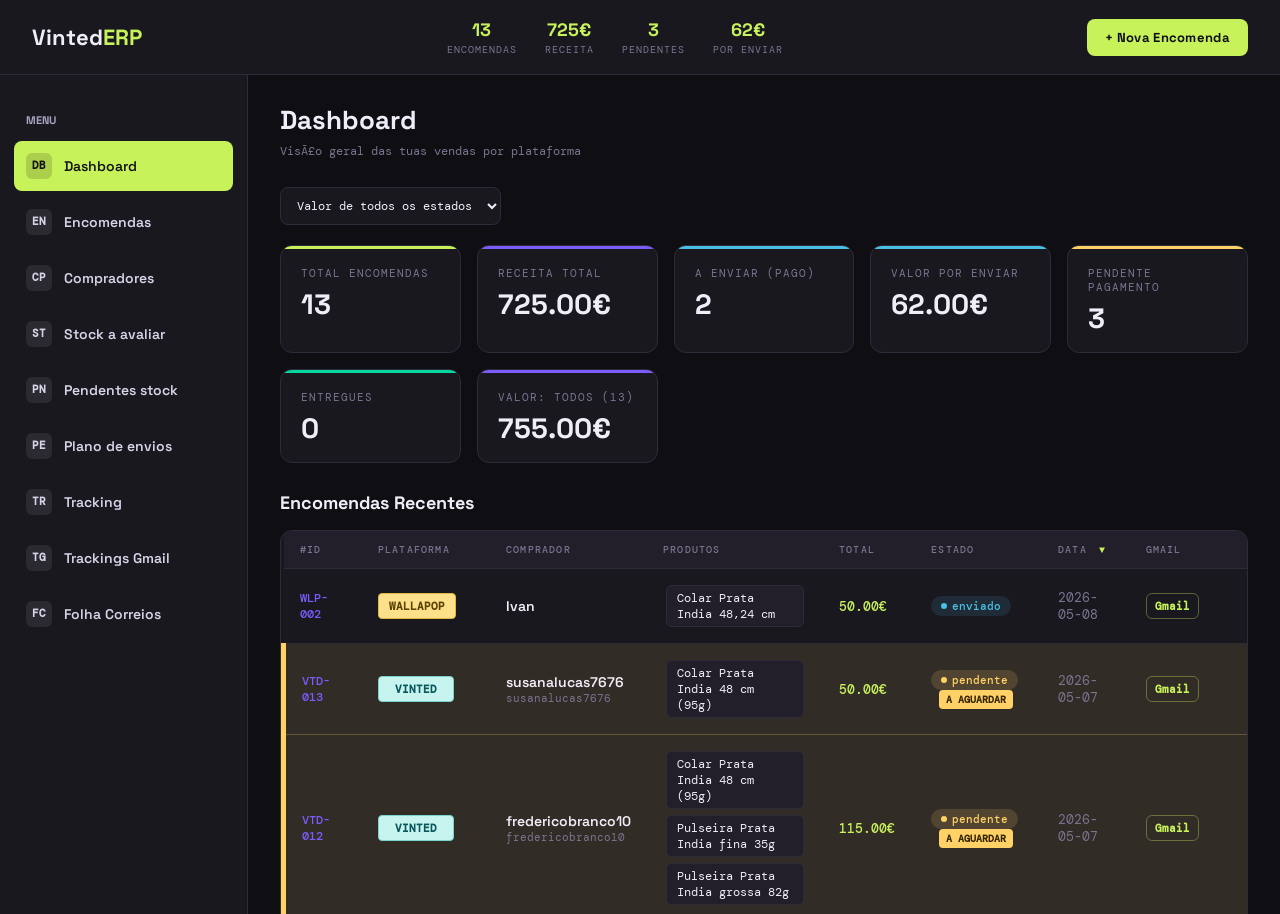
==== commit 257c3584: "Corrige tracking do colar Wallapop Ivan" ====
--- a/index.html
+++ b/index.html
@@ -1618,7 +1618,7 @@
 <script>
 // â”€â”€â”€ DATA â”€â”€â”€â”€â”€â”€â”€â”€â”€â”€â”€â”€â”€â”€â”€â”€â”€â”€â”€â”€â”€â”€â”€â”€â”€â”€â”€â”€â”€â”€â”€â”€â”€â”€â”€â”€â”€â”€â”€â”€â”€â”€â”€â”€â”€â”€â”€â”€
 const STORAGE_KEY = 'vinted_orders_reais_2026_05_06';
-const DATASET_VERSION = 'marketplace-online-mobile-export-2026-05-08-disputa-etiqueta-v8';
+const DATASET_VERSION = 'marketplace-online-mobile-export-2026-05-08-ivan-colar-tracking-v9';
 let orders = JSON.parse(localStorage.getItem(STORAGE_KEY) || '[]');
 let editingId = null;
 let productCount = 0;
@@ -2815,7 +2815,7 @@
         "buyer": "Ivan",
         "email": "ivan@wallapop.local",
         "phone": "",
-        "address": "Wallapop - enviar a partir de um ponto de entrega",
+        "address": "Avenida De La Gavia 967-B, 28051 Madrid, Espanha",
         "products": [
             {
                 "name": "Colar Prata India 48,24 cm",
@@ -2824,13 +2824,22 @@
             }
         ],
         "total": 50,
-        "status": "pendente",
+        "status": "enviado",
         "payment": "Wallapop",
         "platform": "Wallapop",
-        "tracking": "",
-        "notes": "Fonte Wallapop: confirmacao de venda em 08/05/2026. Dinheiro fica congelado e seguro ate confirmacao do comprador. Enviar a partir de ponto de entrega. Sem etiqueta/tracking no email.",
+        "tracking": "DD4177470208PT",
+        "destinationCountry": "Espanha",
+        "notes": "Fonte Wallapop: confirmacao de venda em 08/05/2026. Colar enviado em 08/05/2026. Tracking lido da etiqueta fornecida: DD4177470208PT. Destinatario Ivan Hernandez, Avenida De La Gavia 967-B, 28051 Madrid, Espanha. Etiqueta indica rota Para Alemanha 19E 1/1 e conteudo: objetos, permanente.",
         "gmail": {
             "query": "from:info@wallapop.com Ivan \"Colar Prata\" \"50,00\""
+        },
+        "trackingInfo": {
+            "sourceEmailId": "",
+            "sourceLabel": "Etiqueta fornecida",
+            "statusText": "Enviado hoje",
+            "expectedDelivery": "A acompanhar por DD4177470208PT",
+            "product": "Colar Prata India 48,24 cm",
+            "source": "Screenshot da etiqueta fornecido em 08/05/2026"
         }
     },
     {
@@ -2850,9 +2859,9 @@
         "total": 50,
         "status": "enviado",
         "payment": "Wallapop",
-        "tracking": "DD4177470208PT",
+        "tracking": "DD415456101PT",
         "destinationCountry": "Espanha",
-        "notes": "Fonte Gmail Wallapop: venda 19dfbd0cbfac12d3; confirmacao/instrucoes 19dfbde4f62c95c5. Tracking anterior DD4115456101P/DD415456101PT substituido por etiqueta atualizada em 08/05/2026: DD4177470208PT. Destinatario Ivan Hernandez, Avenida De La Gavia 967-B, 28051 Madrid, Espanha. Etiqueta indica rota Para Alemanha 19E 1/1 e conteudo: objetos, permanente.",
+        "notes": "Fonte Gmail Wallapop: venda 19dfbd0cbfac12d3; confirmacao/instrucoes 19dfbde4f62c95c5. Tracking CTT Expresso DD4115456101P lido da etiqueta Wallapop enviada em 07/05/2026; destino Madrid, Espanha. Update Wallapop screenshot: a empresa de transporte tem o pacote; codigo de envio CTT DD415456101PT.",
         "gmail": {
             "saleEmailId": "19dfbd0cbfac12d3",
             "labelEmailId": "19dfbde4f62c95c5",
@@ -2864,10 +2873,10 @@
         "trackingInfo": {
             "sourceEmailId": "",
             "sourceLabel": "Screenshot Wallapop",
-            "statusText": "Etiqueta atualizada",
-            "expectedDelivery": "A acompanhar por DD4177470208PT",
+            "statusText": "A empresa de transporte tem o pacote",
+            "expectedDelivery": "A acompanhar no CTT",
             "product": "Pulseira Prata India 82g",
-            "source": "Etiqueta fornecida em screenshot em 08/05/2026"
+            "source": "Screenshot Wallapop fornecido em 07/05/2026 18:48"
         }
     },
     {
